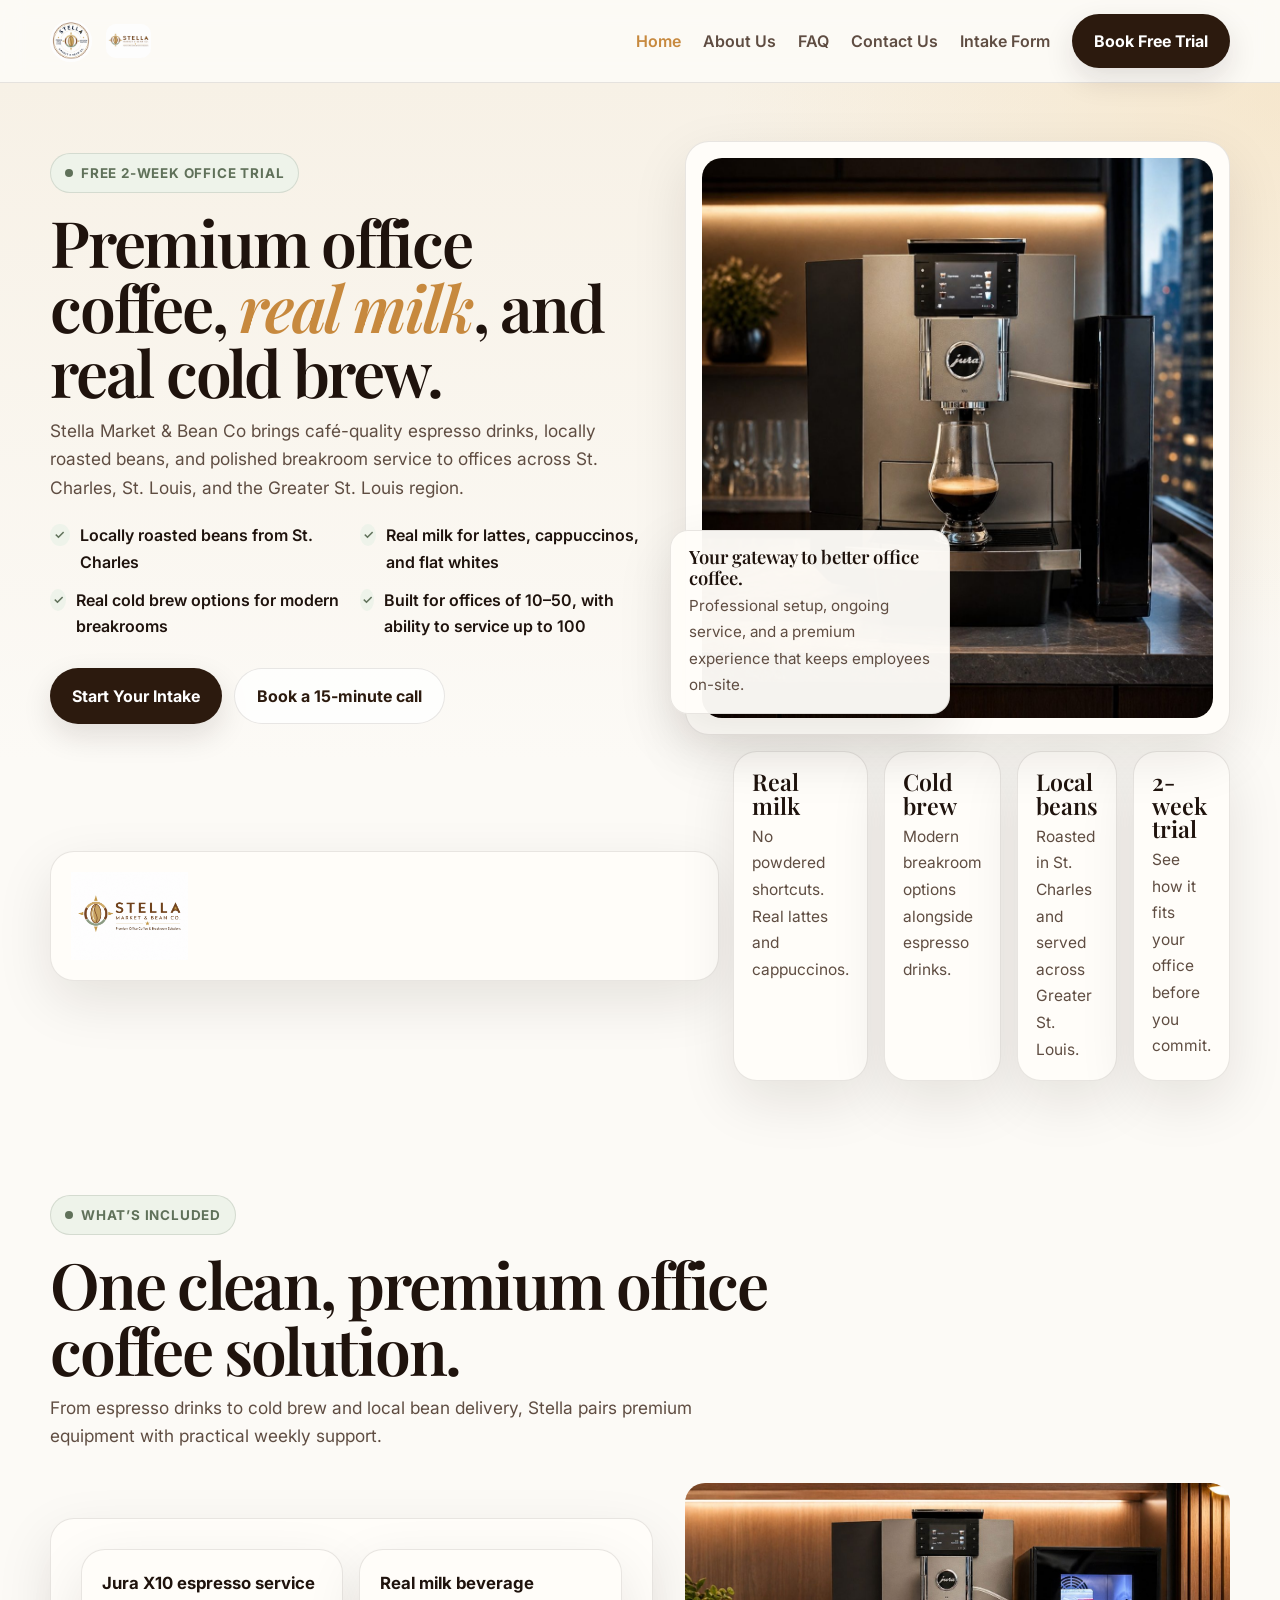
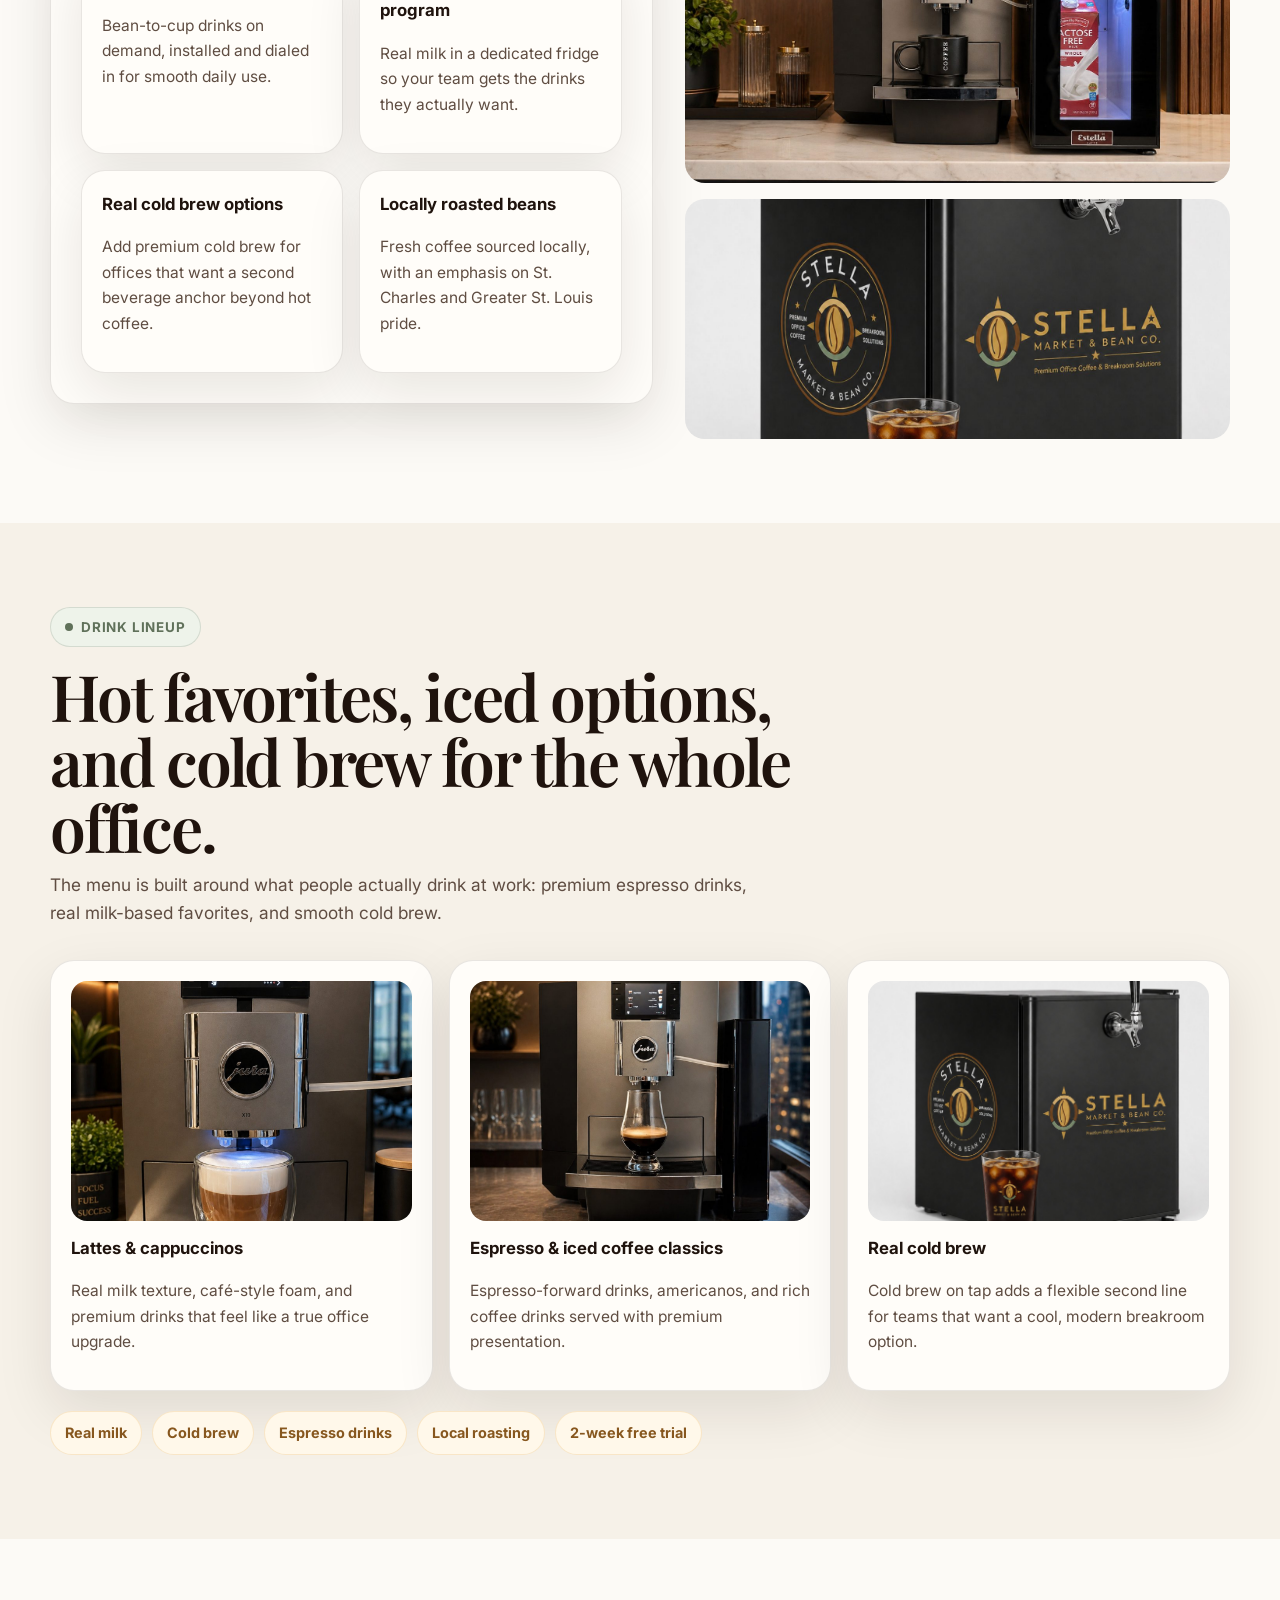
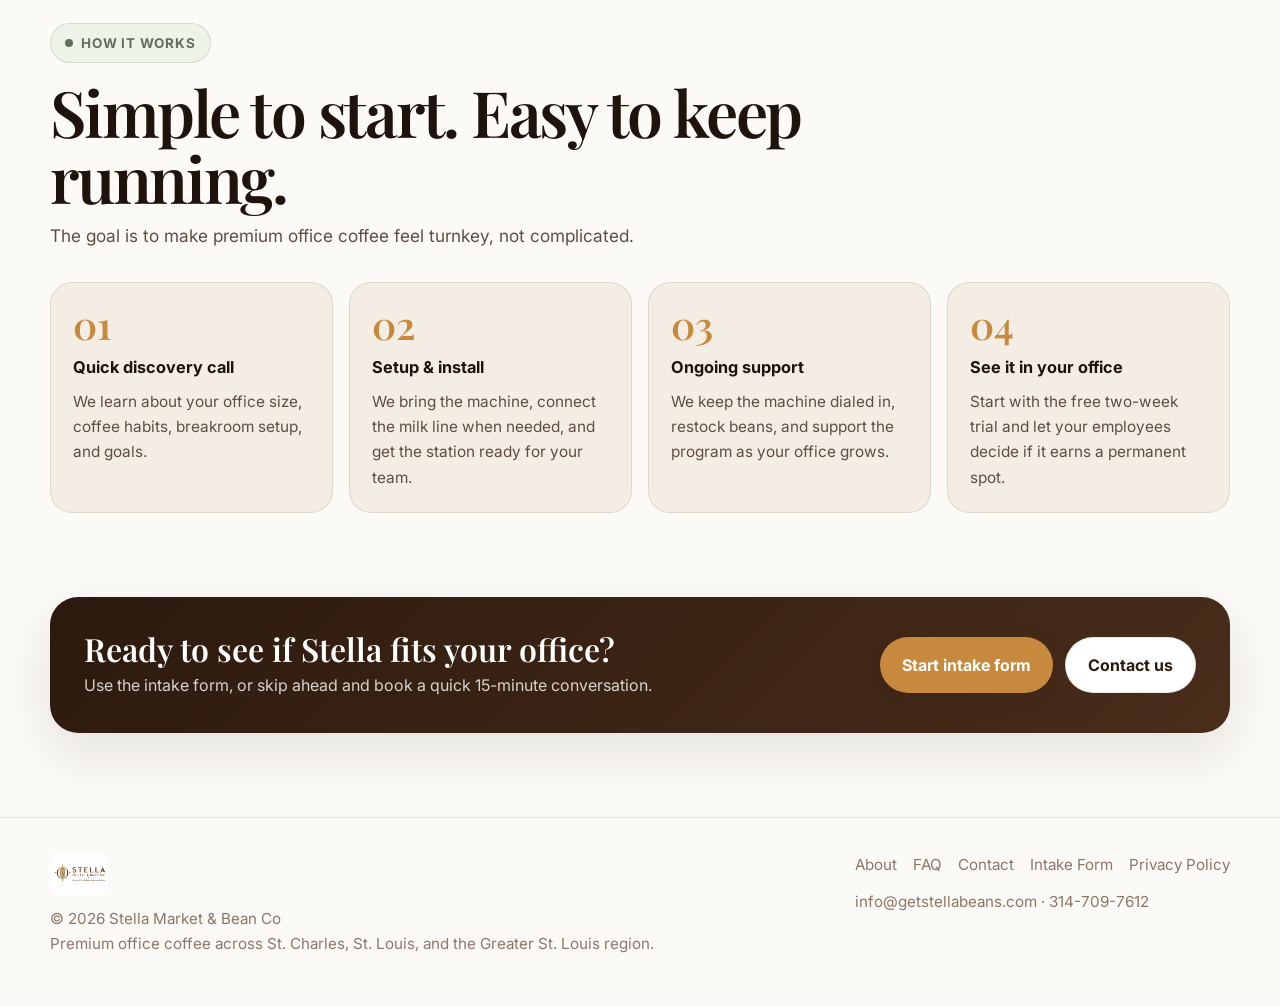
==== index.html @ a906974e "Add files via upload" ====
<!DOCTYPE html>
<html lang="en">
<head>
  <meta charset="UTF-8" />
  <meta name="viewport" content="width=device-width, initial-scale=1.0" />
  <!-- Google tag (gtag.js) -->
  <script async src="https://www.googletagmanager.com/gtag/js?id=AW-18121859183"></script>
  <script>
    window.dataLayer = window.dataLayer || [];
    function gtag(){dataLayer.push(arguments);}
    gtag('js', new Date());
    gtag('config', 'AW-18121859183');
  </script>
  <meta name="description" content="Premium office coffee, real milk drinks, and cold brew across St. Charles and Greater St. Louis.">
  <title>Stella Market & Bean Co | Premium Office Coffee</title>
  <link rel="preconnect" href="https://fonts.googleapis.com">
  <link rel="preconnect" href="https://fonts.gstatic.com" crossorigin>
  <link href="https://fonts.googleapis.com/css2?family=Playfair+Display:wght@500;600;700&family=Inter:wght@300;400;500;600;700&display=swap" rel="stylesheet">
  <link rel="icon" type="image/png" href="assets/images/logo-round.png">
  <link rel="stylesheet" href="assets/styles.css">
</head>
<body>
  <nav>
    <div class="nav-inner">
      <a href="index.html" class="brand" aria-label="Stella home">
        <img class="brand-logo" src="assets/images/logo-round.png" alt="Stella round logo">
        <img class="brand-wordmark" src="assets/images/logo-rect.png" alt="Stella Market & Bean Co logo">
      </a>
      <ul class="nav-links">

        <li><a href="index.html" class="active">Home</a></li>
        <li><a href="about.html" class="">About Us</a></li>
        <li><a href="faq.html" class="">FAQ</a></li>
        <li><a href="contact.html" class="">Contact Us</a></li>
        <li><a href="intake.html" class="">Intake Form</a></li>
        <li><a href="https://calendly.com/ronstella-getstellabeans/15min" class="nav-cta" target="_blank" rel="noopener noreferrer">Book Free Trial</a></li>
      </ul>
      <button class="mobile-toggle" aria-expanded="false" aria-label="Open menu">☰</button>
    </div>
    <div class="mobile-menu container">

      <a href="index.html">Home</a>
      <a href="about.html">About Us</a>
      <a href="faq.html">FAQ</a>
      <a href="contact.html">Contact Us</a>
      <a href="intake.html">Intake Form</a>
      <a href="privacy.html">Privacy Policy</a>
      <a href="https://calendly.com/ronstella-getstellabeans/15min" target="_blank" rel="noopener noreferrer">Book a Free Trial</a>
    </div>
  </nav>

<header class="page-hero">
  <div class="container hero-grid">
    <div class="hero-copy">
      <span class="eyebrow">Free 2-week office trial</span>
      <h1>Premium office coffee, <em>real milk</em>, and real cold brew.</h1>
      <p>Stella Market &amp; Bean Co brings café-quality espresso drinks, locally roasted beans, and polished breakroom service to offices across St. Charles, St. Louis, and the Greater St. Louis region.</p>
      <ul class="hero-points">
        <li>Locally roasted beans from St. Charles</li>
        <li>Real milk for lattes, cappuccinos, and flat whites</li>
        <li>Real cold brew options for modern breakrooms</li>
        <li>Built for offices of 10–50, with ability to service up to 100</li>
      </ul>
      <div class="hero-actions">
        <a href="intake.html" class="btn-primary">Start Your Intake</a>
        <a href="https://calendly.com/ronstella-getstellabeans/15min" class="btn-secondary" target="_blank" rel="noopener noreferrer">Book a 15-minute call</a>
      </div>
    </div>
    <div class="hero-card">
      <img src="assets/images/jura-suite.jpg" alt="Jura X10 in a polished executive office suite">
      <div class="floating-note">
        <strong>Your gateway to better office coffee.</strong>
        <span>Professional setup, ongoing service, and a premium experience that keeps employees on-site.</span>
      </div>
    </div>
  </div>
  <div class="container logo-strip">
    <div class="logo-wrap">
      <div class="logo-tile"><img src="assets/images/logo-rect.png" alt="Stella Market & Bean Co wordmark"></div>
      <div class="metric-grid">
        <div class="metric-tile"><strong>Real milk</strong><span>No powdered shortcuts. Real lattes and cappuccinos.</span></div>
        <div class="metric-tile"><strong>Cold brew</strong><span>Modern breakroom options alongside espresso drinks.</span></div>
        <div class="metric-tile"><strong>Local beans</strong><span>Roasted in St. Charles and served across Greater St. Louis.</span></div>
        <div class="metric-tile"><strong>2-week trial</strong><span>See how it fits your office before you commit.</span></div>
      </div>
    </div>
  </div>
</header>

<section class="section">
  <div class="container">
    <div class="section-head">
      <span class="eyebrow">What’s included</span>
      <h2>One clean, premium office coffee solution.</h2>
      <p>From espresso drinks to cold brew and local bean delivery, Stella pairs premium equipment with practical weekly support.</p>
    </div>
    <div class="split-grid">
      <div class="split-panel">
        <div class="service-grid">
          <div class="service-card"><h3>Jura X10 espresso service</h3><p>Bean-to-cup drinks on demand, installed and dialed in for smooth daily use.</p></div>
          <div class="service-card"><h3>Real milk beverage program</h3><p>Real milk in a dedicated fridge so your team gets the drinks they actually want.</p></div>
          <div class="service-card"><h3>Real cold brew options</h3><p>Add premium cold brew for offices that want a second beverage anchor beyond hot coffee.</p></div>
          <div class="service-card"><h3>Locally roasted beans</h3><p>Fresh coffee sourced locally, with an emphasis on St. Charles and Greater St. Louis pride.</p></div>
        </div>
      </div>
      <div class="image-stack">
        <img src="assets/images/jura-estella-suite.jpg" alt="Jura X10 and milk fridge in premium office suite">
        <img src="assets/images/coldbrew-kegerator.jpg" alt="Cold brew kegerator with Stella branding">
      </div>
    </div>
  </div>
</section>

<section class="section" style="background:var(--bg2);">
  <div class="container">
    <div class="section-head">
      <span class="eyebrow">Drink lineup</span>
      <h2>Hot favorites, iced options, and cold brew for the whole office.</h2>
      <p>The menu is built around what people actually drink at work: premium espresso drinks, real milk-based favorites, and smooth cold brew.</p>
    </div>
    <div class="drink-grid">
      <article class="drink-card">
        <img src="assets/images/hero-latte.jpg" alt="Latte in double-wall glass">
        <h3>Lattes &amp; cappuccinos</h3>
        <p>Real milk texture, café-style foam, and premium drinks that feel like a true office upgrade.</p>
      </article>
      <article class="drink-card">
        <img src="assets/images/coldbrew-glass.jpg" alt="Cold brew or espresso served in premium glass">
        <h3>Espresso &amp; iced coffee classics</h3>
        <p>Espresso-forward drinks, americanos, and rich coffee drinks served with premium presentation.</p>
      </article>
      <article class="drink-card">
        <img src="assets/images/coldbrew-kegerator.jpg" alt="Cold brew kegerator for office service">
        <h3>Real cold brew</h3>
        <p>Cold brew on tap adds a flexible second line for teams that want a cool, modern breakroom option.</p>
      </article>
    </div>
    <div class="pill-row">
      <span class="pill">Real milk</span>
      <span class="pill">Cold brew</span>
      <span class="pill">Espresso drinks</span>
      <span class="pill">Local roasting</span>
      <span class="pill">2-week free trial</span>
    </div>
  </div>
</section>

<section class="section">
  <div class="container">
    <div class="section-head">
      <span class="eyebrow">How it works</span>
      <h2>Simple to start. Easy to keep running.</h2>
      <p>The goal is to make premium office coffee feel turnkey, not complicated.</p>
    </div>
    <div class="process-grid">
      <div class="process-step"><span class="num">01</span><h3>Quick discovery call</h3><p>We learn about your office size, coffee habits, breakroom setup, and goals.</p></div>
      <div class="process-step"><span class="num">02</span><h3>Setup &amp; install</h3><p>We bring the machine, connect the milk line when needed, and get the station ready for your team.</p></div>
      <div class="process-step"><span class="num">03</span><h3>Ongoing support</h3><p>We keep the machine dialed in, restock beans, and support the program as your office grows.</p></div>
      <div class="process-step"><span class="num">04</span><h3>See it in your office</h3><p>Start with the free two-week trial and let your employees decide if it earns a permanent spot.</p></div>
    </div>
  </div>
</section>

<section class="section" style="padding-top:0;">
  <div class="container">
    <div class="cta-band">
      <div>
        <h3>Ready to see if Stella fits your office?</h3>
        <p>Use the intake form, or skip ahead and book a quick 15-minute conversation.</p>
      </div>
      <div style="display:flex;gap:12px;flex-wrap:wrap;">
        <a href="intake.html" class="btn-primary" style="background:var(--latte);">Start intake form</a>
        <a href="contact.html" class="btn-secondary" style="background:#fff;color:var(--coffee);">Contact us</a>
      </div>
    </div>
  </div>
</section>

  <footer>
    <div class="container footer-row">
      <div>
        <img src="assets/images/logo-rect.png" alt="Stella Market & Bean Co logo" style="height:44px;width:auto;border-radius:12px;margin-bottom:10px;">
        <div>© 2026 Stella Market &amp; Bean Co</div>
        <div>Premium office coffee across St. Charles, St. Louis, and the Greater St. Louis region.</div>
      </div>
      <div>
        <div class="footer-links">
          <a href="about.html">About</a>
          <a href="faq.html">FAQ</a>
          <a href="contact.html">Contact</a>
          <a href="intake.html">Intake Form</a>
          <a href="privacy.html">Privacy Policy</a>
        </div>
        <div style="margin-top:12px;"><a href="mailto:info@getstellabeans.com">info@getstellabeans.com</a> · <a href="tel:+13147097612">314-709-7612</a></div>
      </div>
    </div>
  </footer>
  <script src="assets/script.js"></script>
</body>
</html>
---- assets/styles.css ----
:root{--bg:#fcfaf6;--bg2:#f6f1e8;--ink:#1f130d;--muted:#5f4d42;--soft:#8c7668;--line:rgba(31,19,13,.10);--coffee:#2c1a0e;--latte:#c7893e;--sage:#60715a;--white:#fffdf9;--shadow:0 20px 55px rgba(31,19,13,.10);--radius:24px;--max:1180px}
*{box-sizing:border-box}html{scroll-behavior:smooth}body{margin:0;font-family:Inter,system-ui,sans-serif;background:var(--bg);color:var(--ink);line-height:1.65}a{text-decoration:none;color:inherit}img{max-width:100%;display:block}
.container{width:min(var(--max),calc(100% - 40px));margin:0 auto}.eyebrow{display:inline-flex;align-items:center;gap:8px;padding:8px 14px;border-radius:999px;background:#eef3ea;color:var(--sage);font-size:.84rem;font-weight:700;letter-spacing:.06em;text-transform:uppercase;border:1px solid rgba(96,113,90,.18)}.eyebrow::before{content:"";width:8px;height:8px;border-radius:50%;background:var(--sage)}
nav{position:sticky;top:0;z-index:30;background:rgba(252,250,246,.90);backdrop-filter:blur(12px);border-bottom:1px solid var(--line)}.nav-inner{width:min(var(--max),calc(100% - 40px));margin:0 auto;display:flex;justify-content:space-between;align-items:center;gap:18px;padding:14px 0}.brand{display:flex;align-items:center;gap:14px;min-width:0}.brand-logo{width:42px;height:42px;border-radius:50%;object-fit:cover}.brand-wordmark{height:34px;width:auto;object-fit:contain;border-radius:10px}.nav-links{display:flex;align-items:center;gap:22px;list-style:none;margin:0;padding:0;color:var(--muted);font-weight:600}.nav-links a:hover,.nav-links a.active{color:var(--latte)}.mobile-toggle{display:none;background:none;border:none;font-size:1.7rem}
.mobile-menu{display:none;padding:0 20px 18px}.mobile-menu a{display:block;padding:10px 0;color:var(--muted);font-weight:600}.btn-primary,.btn-secondary,.nav-cta{display:inline-flex;align-items:center;justify-content:center;gap:8px;padding:14px 22px;border-radius:999px;font-weight:700;transition:.2s ease}.btn-primary,.nav-cta{background:var(--coffee);color:#fff;box-shadow:0 12px 30px rgba(31,19,13,.12)}.btn-secondary{border:1px solid var(--line);background:rgba(255,255,255,.75);color:var(--coffee)}.btn-primary:hover,.nav-cta:hover{transform:translateY(-1px);background:#3a2416}
.page-hero{padding:58px 0 30px;background:radial-gradient(circle at top right, rgba(244,217,171,.42), transparent 34%), linear-gradient(180deg, #f7f1e6 0%, var(--bg) 66%)}.hero-grid,.split-grid{display:grid;grid-template-columns:1.05fr .95fr;gap:32px;align-items:center}.hero-copy h1,.section-head h1,.section-head h2{margin:16px 0 12px;font:600 clamp(2.2rem,5vw,4.8rem)/1.02 'Playfair Display',serif;letter-spacing:-.035em}.hero-copy h1 em{font-style:italic;color:var(--latte)}.hero-copy p,.section-head p{max-width:700px;margin:0 0 20px;color:var(--muted);font-size:1.08rem}.hero-points{display:grid;grid-template-columns:repeat(2,minmax(0,1fr));gap:12px 18px;list-style:none;padding:0;margin:20px 0 28px}.hero-points li{display:flex;align-items:flex-start;gap:10px;font-weight:600}.hero-points li::before{content:"✓";width:22px;height:22px;border-radius:50%;display:grid;place-items:center;font-size:.78rem;background:#eef3ea;color:var(--sage);margin-top:2px}.hero-actions{display:flex;flex-wrap:wrap;gap:12px}
.hero-card,.card,.service-card,.drink-card,.contact-card,.policy-card,.faq-card,.metric-tile{background:var(--white);border:1px solid var(--line);border-radius:var(--radius);box-shadow:var(--shadow)}.hero-card{padding:16px;position:relative}.hero-card img{width:100%;height:560px;object-fit:cover;border-radius:20px}.floating-note{position:absolute;left:-16px;bottom:20px;background:rgba(255,253,249,.96);border:1px solid var(--line);border-radius:18px;padding:16px 18px;box-shadow:var(--shadow);width:min(280px,84%)}.floating-note strong{display:block;font:600 1.15rem/1.1 'Playfair Display',serif;margin-bottom:4px}.floating-note span{color:var(--muted);font-size:.95rem}
.section{padding:84px 0}.section-head{max-width:760px;margin-bottom:32px}.logo-strip{padding:16px 0 0}.logo-wrap{display:grid;grid-template-columns:1.2fr .8fr;gap:14px;align-items:center}.logo-tile{padding:20px;background:var(--white);border:1px solid var(--line);border-radius:var(--radius);box-shadow:var(--shadow)}.logo-tile img{max-height:88px;width:auto;object-fit:contain}
.metric-grid,.service-grid,.drink-grid,.process-grid,.contact-grid,.policy-grid,.faq-grid{display:grid;gap:16px}.metric-grid{grid-template-columns:repeat(4,1fr)}.service-grid{grid-template-columns:1fr 1fr}.metric-tile{padding:18px}.metric-tile strong{display:block;font:600 1.45rem/1 'Playfair Display',serif;margin-bottom:6px}.metric-tile span,.service-card p,.drink-card p,.contact-card p,.policy-card p,.faq-card p{color:var(--muted);font-size:.97rem}.split-panel{padding:30px;background:var(--white);border:1px solid var(--line);border-radius:var(--radius);box-shadow:var(--shadow)}.service-card,.drink-card,.contact-card,.policy-card{padding:20px}.service-card h3,.drink-card h3,.contact-card h3,.policy-card h3{margin:0 0 8px;font-size:1.05rem}.image-stack{display:grid;grid-template-rows:300px 240px;gap:16px}.image-stack img,.image-card img{width:100%;height:100%;object-fit:cover;border-radius:20px}.image-card{overflow:hidden;background:var(--white);border:1px solid var(--line);border-radius:var(--radius);box-shadow:var(--shadow)}.image-card .caption{padding:16px 18px}.image-card .caption h3{margin:0 0 6px;font-size:1.05rem}.image-card .caption p{margin:0;color:var(--muted);font-size:.95rem}.drink-grid{grid-template-columns:repeat(3,1fr)}.drink-card img{width:100%;height:240px;object-fit:cover;border-radius:16px;margin-bottom:14px}
.pill-row{display:flex;flex-wrap:wrap;gap:10px;margin-top:20px}.pill{padding:9px 14px;border-radius:999px;border:1px solid rgba(244,217,171,.55);background:#fff8ea;color:#87571e;font-weight:700;font-size:.9rem}.process-grid{grid-template-columns:repeat(4,1fr)}.process-step{background:#f4ede3;border:1px solid var(--line);border-radius:22px;padding:22px}.process-step .num{display:inline-block;font:600 2.4rem/1 'Playfair Display',serif;color:var(--latte);margin-bottom:10px}.process-step h3{margin:0 0 8px;font-size:1.02rem}.process-step p{margin:0;color:var(--muted);font-size:.96rem}
.cta-band{padding:34px;border-radius:28px;background:linear-gradient(135deg, var(--coffee), #4a2d1b);color:#fff;display:flex;justify-content:space-between;align-items:center;gap:20px;box-shadow:var(--shadow)}.cta-band h2,.cta-band h3{margin:0 0 6px;font:600 2rem/1.1 'Playfair Display',serif}.cta-band p{margin:0;color:rgba(255,255,255,.80)}.photo-grid-2{display:grid;grid-template-columns:1fr 1fr;gap:18px}details.faq-card{padding:0;overflow:hidden}details.faq-card summary{cursor:pointer;list-style:none;padding:20px 22px;font-weight:700;display:flex;justify-content:space-between;gap:16px}details.faq-card summary::-webkit-details-marker{display:none}details.faq-card .answer{padding:0 22px 22px;color:var(--muted)}
.form-card{padding:30px;background:linear-gradient(180deg, #f8f2e8, #fdfbf7);border:1px solid var(--line);border-radius:24px;box-shadow:var(--shadow)}.form-grid{display:grid;grid-template-columns:1fr 1fr;gap:16px}.form-field{display:grid;gap:8px}.form-field.full{grid-column:1/-1}label{font-weight:700;color:var(--coffee);font-size:.95rem}input,textarea{width:100%;padding:14px 16px;border-radius:16px;border:1px solid rgba(31,19,13,.14);background:#fff;font:inherit;color:var(--ink)}textarea{min-height:130px;resize:vertical}.small-note{color:var(--soft);font-size:.92rem}.notice{padding:14px 16px;border-radius:16px;background:#f8f2e8;border:1px solid rgba(199,137,62,.24);color:var(--muted)}.contact-grid{grid-template-columns:repeat(3,1fr)}.policy-grid{grid-template-columns:1fr 1fr}.side-logo{display:flex;justify-content:center;align-items:center;padding:24px;background:var(--white);border:1px solid var(--line);border-radius:var(--radius);box-shadow:var(--shadow)}.side-logo img{max-width:250px;width:100%;height:auto}
footer{padding:34px 0 50px;border-top:1px solid var(--line)}.footer-row{display:flex;justify-content:space-between;align-items:flex-start;gap:20px;flex-wrap:wrap;color:var(--soft);font-size:.95rem}.footer-links{display:flex;gap:16px;flex-wrap:wrap}
@media (max-width:1080px){.hero-grid,.split-grid,.logo-wrap{grid-template-columns:1fr}.metric-grid,.process-grid,.drink-grid,.contact-grid,.policy-grid{grid-template-columns:repeat(2,1fr)}.image-stack{grid-template-rows:280px 220px}.floating-note{left:16px}}
@media (max-width:760px){.nav-links,.nav-cta{display:none}.mobile-toggle{display:block}.mobile-menu.open{display:block}.hero-points,.metric-grid,.service-grid,.drink-grid,.process-grid,.contact-grid,.policy-grid,.photo-grid-2,.form-grid{grid-template-columns:1fr}.hero-card img{height:380px}.cta-band,.footer-row{flex-direction:column;align-items:flex-start}.brand-wordmark{height:28px}}
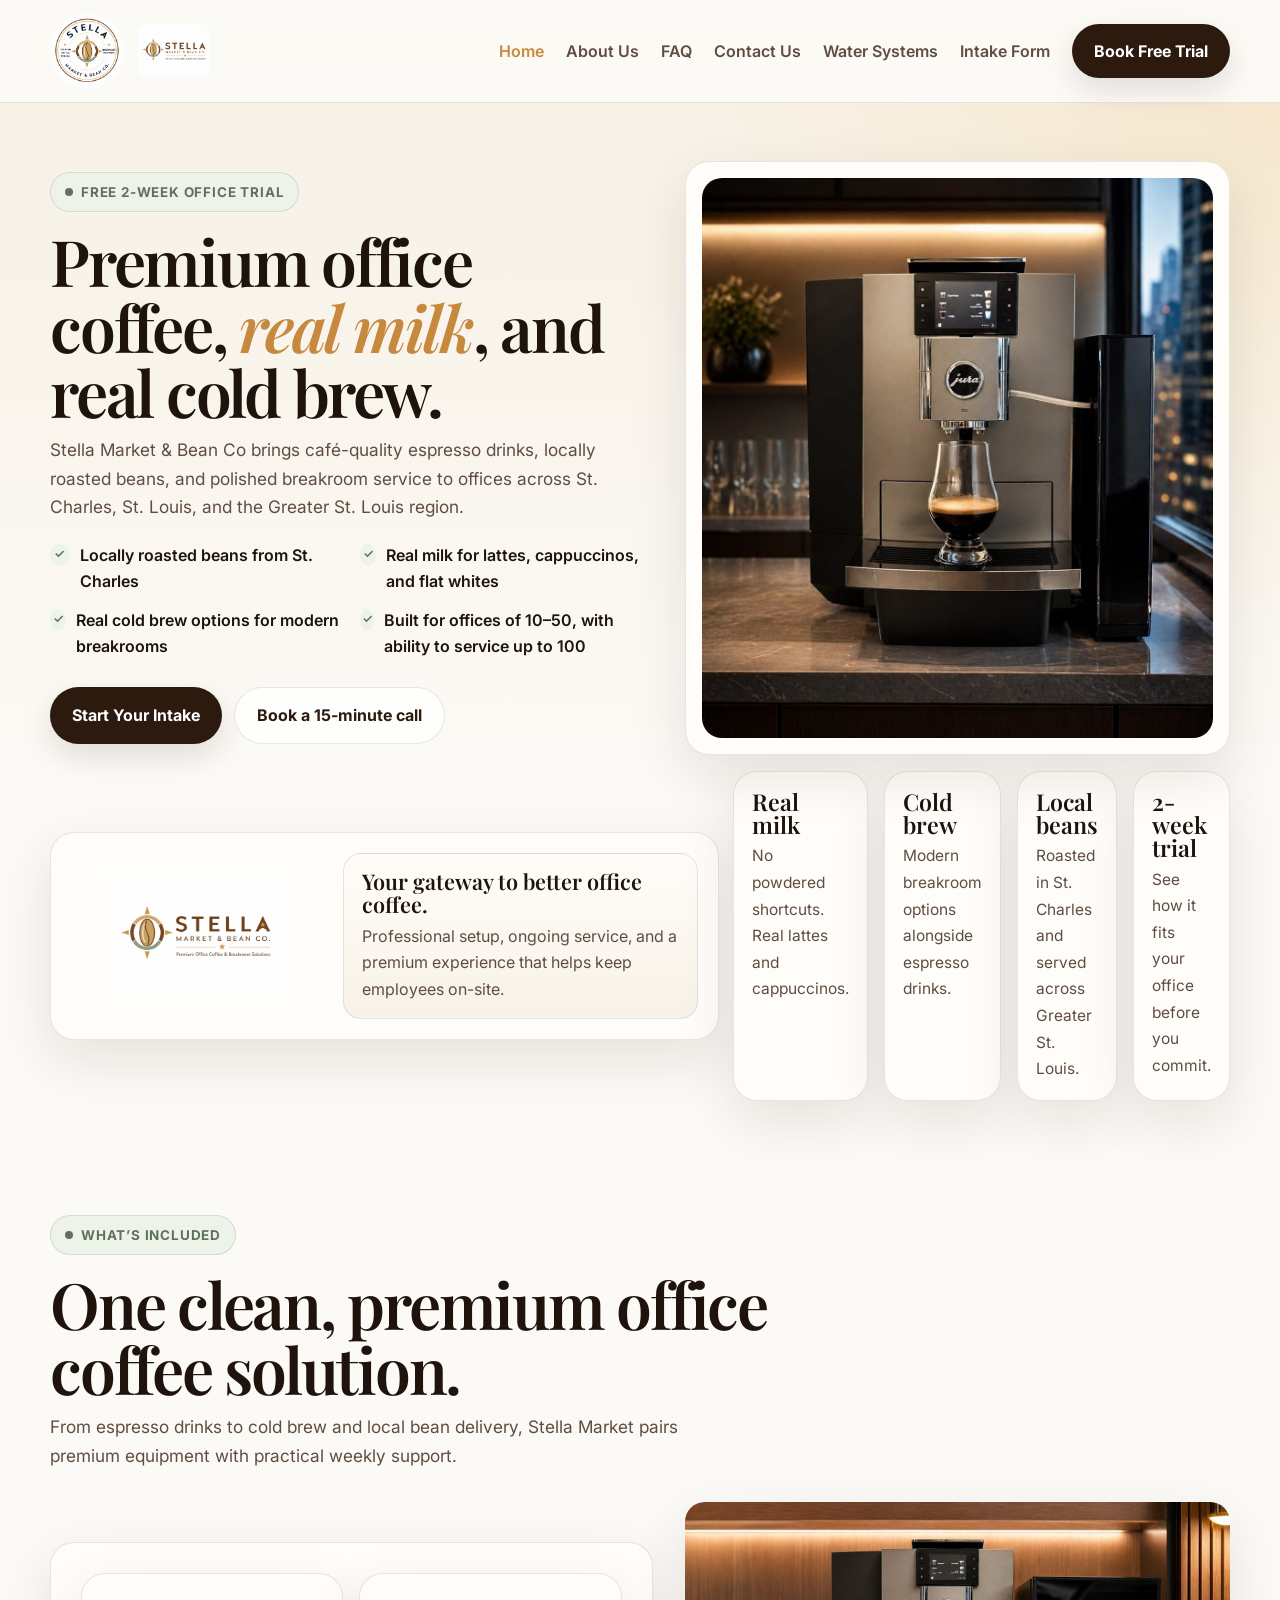
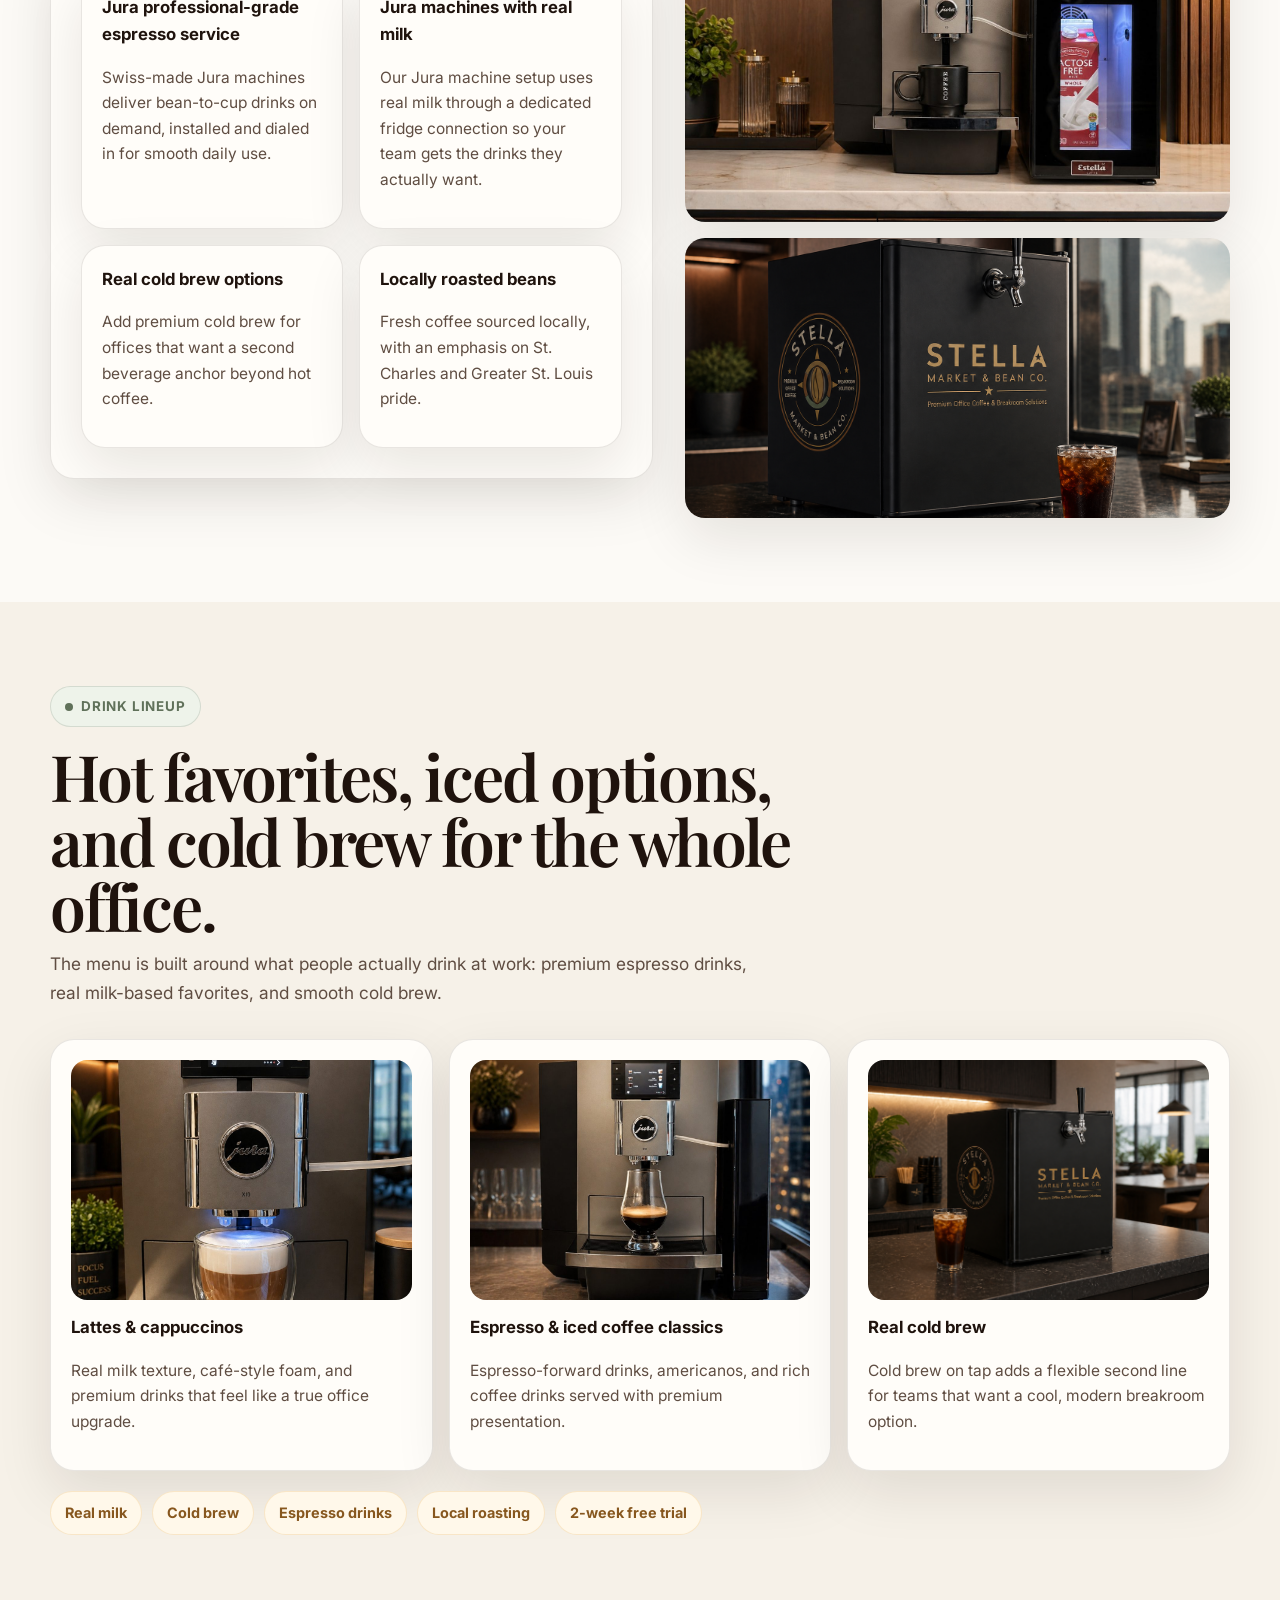
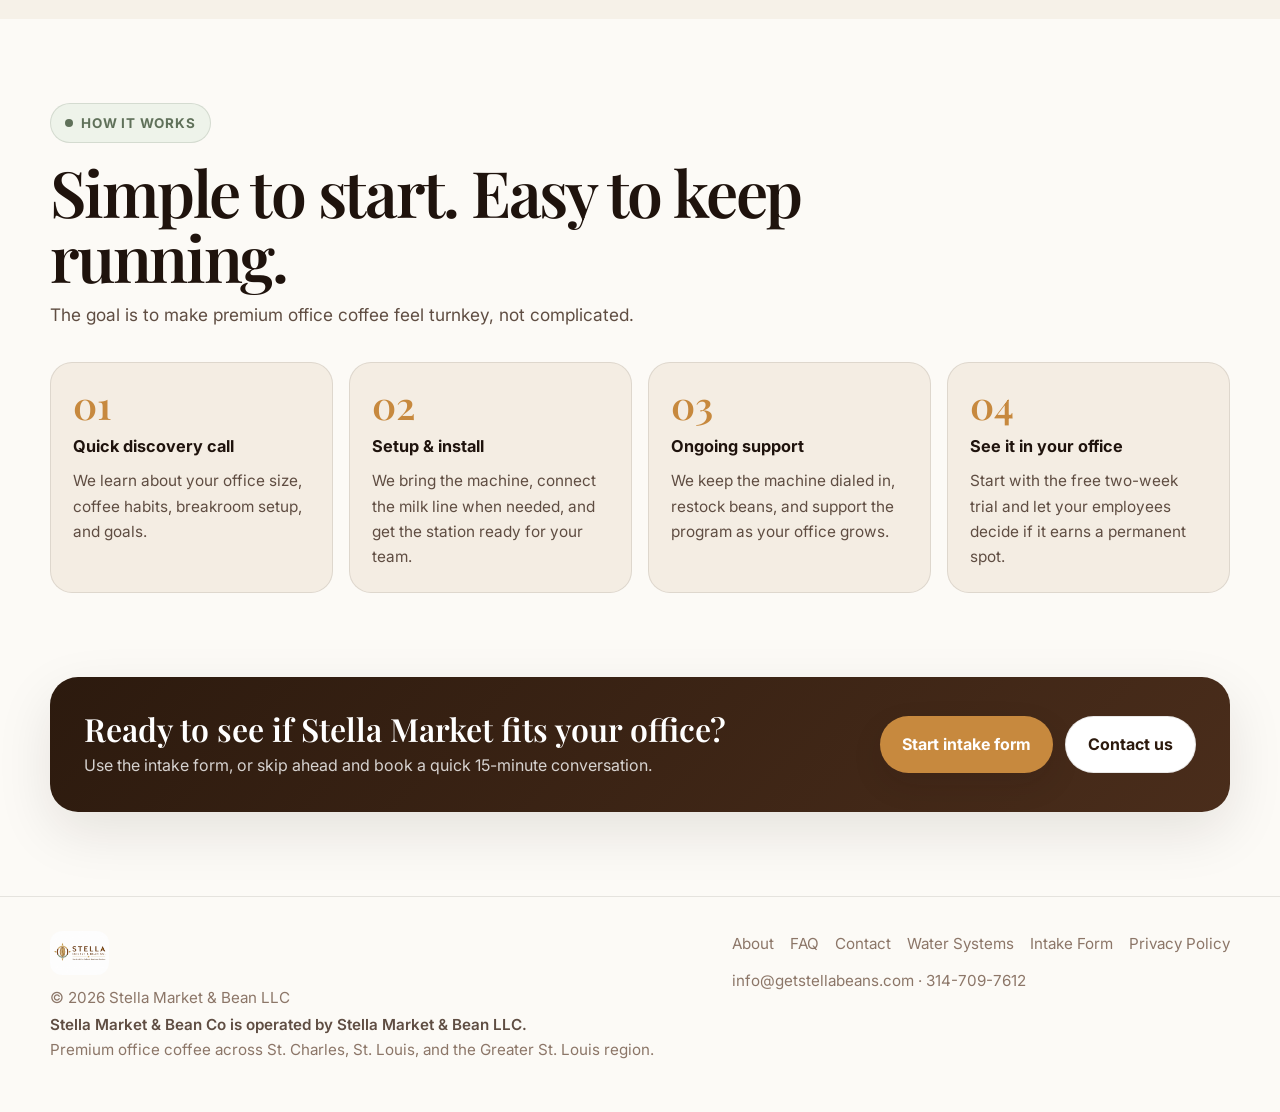
==== commit 09af3811: "Add files via upload" ====
--- a/index.html
+++ b/index.html
@@ -11,13 +11,46 @@
     gtag('js', new Date());
     gtag('config', 'AW-18121859183');
   </script>
-  <meta name="description" content="Premium office coffee, real milk drinks, and cold brew across St. Charles and Greater St. Louis.">
-  <title>Stella Market & Bean Co | Premium Office Coffee</title>
   <link rel="preconnect" href="https://fonts.googleapis.com">
   <link rel="preconnect" href="https://fonts.gstatic.com" crossorigin>
   <link href="https://fonts.googleapis.com/css2?family=Playfair+Display:wght@500;600;700&family=Inter:wght@300;400;500;600;700&display=swap" rel="stylesheet">
+  <link rel="canonical" href="https://www.getstellabeans.com/">
+  <meta property="og:title" content="Stella Market & Bean Co | Premium Office Coffee in St. Charles & St. Louis">
+  <meta property="og:description" content="Premium office coffee, real milk drinks, cold brew, and locally roasted beans for offices across St. Charles, St. Louis, and Greater St. Louis.">
+  <meta property="og:type" content="website">
+  <meta property="og:url" content="https://www.getstellabeans.com/">
+  <meta property="og:image" content="https://www.getstellabeans.com/assets/images/jura-suite.jpg">
+  <meta name="twitter:card" content="summary_large_image">
+  
+  <meta name="description" content="Premium office coffee, real milk drinks, cold brew, and locally roasted beans for offices across St. Charles, St. Louis, and Greater St. Louis.">
+  <title>Stella Market & Bean Co | Premium Office Coffee in St. Charles & St. Louis</title>
   <link rel="icon" type="image/png" href="assets/images/logo-round.png">
   <link rel="stylesheet" href="assets/styles.css">
+  <script type="application/ld+json">
+  {
+    "@context": "https://schema.org",
+    "@type": "LocalBusiness",
+    "name": "Stella Market & Bean LLC",
+    "alternateName": "Stella Market & Bean Co",
+    "url": "https://www.getstellabeans.com/",
+    "image": "https://www.getstellabeans.com/assets/images/logo-rect.png",
+    "description": "Premium office coffee, real milk drinks, cold brew, locally roasted beans, and premium office water systems for offices across St. Charles, St. Louis, and Greater St. Louis.",
+    "email": "info@getstellabeans.com",
+    "telephone": "+1-314-709-7612",
+    "areaServed": ["St. Charles, MO", "St. Louis, MO", "Greater St. Louis"],
+    "address": {
+      "@type": "PostalAddress",
+      "addressLocality": "St. Charles",
+      "addressRegion": "MO",
+      "addressCountry": "US"
+    },
+    "makesOffer": [
+      {"@type":"Offer","itemOffered":{"@type":"Service","name":"Premium office coffee service"}},
+      {"@type":"Offer","itemOffered":{"@type":"Service","name":"Cold brew service"}},
+      {"@type":"Offer","itemOffered":{"@type":"Service","name":"Premium office water systems"}}
+    ]
+  }
+  </script>
 </head>
 <body>
   <nav>
@@ -32,6 +65,7 @@
         <li><a href="about.html" class="">About Us</a></li>
         <li><a href="faq.html" class="">FAQ</a></li>
         <li><a href="contact.html" class="">Contact Us</a></li>
+        <li><a href="water.html" class="">Water Systems</a></li>
         <li><a href="intake.html" class="">Intake Form</a></li>
         <li><a href="https://calendly.com/ronstella-getstellabeans/15min" class="nav-cta" target="_blank" rel="noopener noreferrer">Book Free Trial</a></li>
       </ul>
@@ -43,6 +77,7 @@
       <a href="about.html">About Us</a>
       <a href="faq.html">FAQ</a>
       <a href="contact.html">Contact Us</a>
+      <a href="water.html">Water Systems</a>
       <a href="intake.html">Intake Form</a>
       <a href="privacy.html">Privacy Policy</a>
       <a href="https://calendly.com/ronstella-getstellabeans/15min" target="_blank" rel="noopener noreferrer">Book a Free Trial</a>
@@ -67,16 +102,13 @@
       </div>
     </div>
     <div class="hero-card">
-      <img src="assets/images/jura-suite.jpg" alt="Jura X10 in a polished executive office suite">
-      <div class="floating-note">
-        <strong>Your gateway to better office coffee.</strong>
-        <span>Professional setup, ongoing service, and a premium experience that keeps employees on-site.</span>
-      </div>
+      <img src="assets/images/jura-suite.jpg" alt="Jura in a polished executive office suite">
+      
     </div>
   </div>
   <div class="container logo-strip">
     <div class="logo-wrap">
-      <div class="logo-tile"><img src="assets/images/logo-rect.png" alt="Stella Market & Bean Co wordmark"></div>
+      <div class="logo-tile gateway-tile"><img src="assets/images/logo-rect.png" alt="Stella Market & Bean Co wordmark"><div class="gateway-note"><strong>Your gateway to better office coffee.</strong><span>Professional setup, ongoing service, and a premium experience that helps keep employees on-site.</span></div></div>
       <div class="metric-grid">
         <div class="metric-tile"><strong>Real milk</strong><span>No powdered shortcuts. Real lattes and cappuccinos.</span></div>
         <div class="metric-tile"><strong>Cold brew</strong><span>Modern breakroom options alongside espresso drinks.</span></div>
@@ -92,20 +124,20 @@
     <div class="section-head">
       <span class="eyebrow">What’s included</span>
       <h2>One clean, premium office coffee solution.</h2>
-      <p>From espresso drinks to cold brew and local bean delivery, Stella pairs premium equipment with practical weekly support.</p>
+      <p>From espresso drinks to cold brew and local bean delivery, Stella Market pairs premium equipment with practical weekly support.</p>
     </div>
     <div class="split-grid">
       <div class="split-panel">
         <div class="service-grid">
-          <div class="service-card"><h3>Jura X10 espresso service</h3><p>Bean-to-cup drinks on demand, installed and dialed in for smooth daily use.</p></div>
-          <div class="service-card"><h3>Real milk beverage program</h3><p>Real milk in a dedicated fridge so your team gets the drinks they actually want.</p></div>
+          <div class="service-card"><h3>Jura professional-grade espresso service</h3><p>Swiss-made Jura machines deliver bean-to-cup drinks on demand, installed and dialed in for smooth daily use.</p></div>
+          <div class="service-card"><h3>Jura machines with real milk</h3><p>Our Jura machine setup uses real milk through a dedicated fridge connection so your team gets the drinks they actually want.</p></div>
           <div class="service-card"><h3>Real cold brew options</h3><p>Add premium cold brew for offices that want a second beverage anchor beyond hot coffee.</p></div>
           <div class="service-card"><h3>Locally roasted beans</h3><p>Fresh coffee sourced locally, with an emphasis on St. Charles and Greater St. Louis pride.</p></div>
         </div>
       </div>
       <div class="image-stack">
-        <img src="assets/images/jura-estella-suite.jpg" alt="Jura X10 and milk fridge in premium office suite">
-        <img src="assets/images/coldbrew-kegerator.jpg" alt="Cold brew kegerator with Stella branding">
+        <img src="assets/images/jura-estella-suite.jpg" alt="Jura and milk fridge in premium office suite">
+        <img src="assets/images/coldbrew-kegerator-3.png" alt="Cold brew kegerator on an office countertop">
       </div>
     </div>
   </div>
@@ -130,7 +162,7 @@
         <p>Espresso-forward drinks, americanos, and rich coffee drinks served with premium presentation.</p>
       </article>
       <article class="drink-card">
-        <img src="assets/images/coldbrew-kegerator.jpg" alt="Cold brew kegerator for office service">
+        <img src="assets/images/coldbrew-kegerator-2.png" alt="Cold brew kegerator styled for office service">
         <h3>Real cold brew</h3>
         <p>Cold brew on tap adds a flexible second line for teams that want a cool, modern breakroom option.</p>
       </article>
@@ -165,7 +197,7 @@
   <div class="container">
     <div class="cta-band">
       <div>
-        <h3>Ready to see if Stella fits your office?</h3>
+        <h3>Ready to see if Stella Market fits your office?</h3>
         <p>Use the intake form, or skip ahead and book a quick 15-minute conversation.</p>
       </div>
       <div style="display:flex;gap:12px;flex-wrap:wrap;">
@@ -180,14 +212,15 @@
     <div class="container footer-row">
       <div>
         <img src="assets/images/logo-rect.png" alt="Stella Market & Bean Co logo" style="height:44px;width:auto;border-radius:12px;margin-bottom:10px;">
-        <div>© 2026 Stella Market &amp; Bean Co</div>
-        <div>Premium office coffee across St. Charles, St. Louis, and the Greater St. Louis region.</div>
+        <div>© 2026 Stella Market &amp; Bean LLC</div>
+        <div class="footer-legal">Stella Market &amp; Bean Co is operated by Stella Market &amp; Bean LLC.</div><div>Premium office coffee across St. Charles, St. Louis, and the Greater St. Louis region.</div>
       </div>
       <div>
         <div class="footer-links">
           <a href="about.html">About</a>
           <a href="faq.html">FAQ</a>
           <a href="contact.html">Contact</a>
+          <a href="water.html">Water Systems</a>
           <a href="intake.html">Intake Form</a>
           <a href="privacy.html">Privacy Policy</a>
         </div>
--- a/assets/styles.css
+++ b/assets/styles.css
@@ -2,15 +2,35 @@
 :root{--bg:#fcfaf6;--bg2:#f6f1e8;--ink:#1f130d;--muted:#5f4d42;--soft:#8c7668;--line:rgba(31,19,13,.10);--coffee:#2c1a0e;--latte:#c7893e;--sage:#60715a;--white:#fffdf9;--shadow:0 20px 55px rgba(31,19,13,.10);--radius:24px;--max:1180px}
 *{box-sizing:border-box}html{scroll-behavior:smooth}body{margin:0;font-family:Inter,system-ui,sans-serif;background:var(--bg);color:var(--ink);line-height:1.65}a{text-decoration:none;color:inherit}img{max-width:100%;display:block}
 .container{width:min(var(--max),calc(100% - 40px));margin:0 auto}.eyebrow{display:inline-flex;align-items:center;gap:8px;padding:8px 14px;border-radius:999px;background:#eef3ea;color:var(--sage);font-size:.84rem;font-weight:700;letter-spacing:.06em;text-transform:uppercase;border:1px solid rgba(96,113,90,.18)}.eyebrow::before{content:"";width:8px;height:8px;border-radius:50%;background:var(--sage)}
-nav{position:sticky;top:0;z-index:30;background:rgba(252,250,246,.90);backdrop-filter:blur(12px);border-bottom:1px solid var(--line)}.nav-inner{width:min(var(--max),calc(100% - 40px));margin:0 auto;display:flex;justify-content:space-between;align-items:center;gap:18px;padding:14px 0}.brand{display:flex;align-items:center;gap:14px;min-width:0}.brand-logo{width:42px;height:42px;border-radius:50%;object-fit:cover}.brand-wordmark{height:34px;width:auto;object-fit:contain;border-radius:10px}.nav-links{display:flex;align-items:center;gap:22px;list-style:none;margin:0;padding:0;color:var(--muted);font-weight:600}.nav-links a:hover,.nav-links a.active{color:var(--latte)}.mobile-toggle{display:none;background:none;border:none;font-size:1.7rem}
+nav{position:sticky;top:0;z-index:30;background:rgba(252,250,246,.90);backdrop-filter:blur(12px);border-bottom:1px solid var(--line)}.nav-inner{width:min(var(--max),calc(100% - 40px));margin:0 auto;display:flex;justify-content:space-between;align-items:center;gap:18px;padding:14px 0}.brand{display:flex;align-items:center;gap:14px;min-width:0}.brand-logo{width:74px;height:74px;border-radius:50%;object-fit:cover}.brand-wordmark{height:54px;width:auto;object-fit:contain;border-radius:10px}.brand-watermark{height:48px;width:auto;object-fit:contain;border-radius:10px}.nav-links{display:flex;align-items:center;gap:22px;list-style:none;margin:0;padding:0;color:var(--muted);font-weight:600}.nav-links a:hover,.nav-links a.active{color:var(--latte)}.mobile-toggle{display:none;background:none;border:none;font-size:1.7rem}
 .mobile-menu{display:none;padding:0 20px 18px}.mobile-menu a{display:block;padding:10px 0;color:var(--muted);font-weight:600}.btn-primary,.btn-secondary,.nav-cta{display:inline-flex;align-items:center;justify-content:center;gap:8px;padding:14px 22px;border-radius:999px;font-weight:700;transition:.2s ease}.btn-primary,.nav-cta{background:var(--coffee);color:#fff;box-shadow:0 12px 30px rgba(31,19,13,.12)}.btn-secondary{border:1px solid var(--line);background:rgba(255,255,255,.75);color:var(--coffee)}.btn-primary:hover,.nav-cta:hover{transform:translateY(-1px);background:#3a2416}
 .page-hero{padding:58px 0 30px;background:radial-gradient(circle at top right, rgba(244,217,171,.42), transparent 34%), linear-gradient(180deg, #f7f1e6 0%, var(--bg) 66%)}.hero-grid,.split-grid{display:grid;grid-template-columns:1.05fr .95fr;gap:32px;align-items:center}.hero-copy h1,.section-head h1,.section-head h2{margin:16px 0 12px;font:600 clamp(2.2rem,5vw,4.8rem)/1.02 'Playfair Display',serif;letter-spacing:-.035em}.hero-copy h1 em{font-style:italic;color:var(--latte)}.hero-copy p,.section-head p{max-width:700px;margin:0 0 20px;color:var(--muted);font-size:1.08rem}.hero-points{display:grid;grid-template-columns:repeat(2,minmax(0,1fr));gap:12px 18px;list-style:none;padding:0;margin:20px 0 28px}.hero-points li{display:flex;align-items:flex-start;gap:10px;font-weight:600}.hero-points li::before{content:"✓";width:22px;height:22px;border-radius:50%;display:grid;place-items:center;font-size:.78rem;background:#eef3ea;color:var(--sage);margin-top:2px}.hero-actions{display:flex;flex-wrap:wrap;gap:12px}
-.hero-card,.card,.service-card,.drink-card,.contact-card,.policy-card,.faq-card,.metric-tile{background:var(--white);border:1px solid var(--line);border-radius:var(--radius);box-shadow:var(--shadow)}.hero-card{padding:16px;position:relative}.hero-card img{width:100%;height:560px;object-fit:cover;border-radius:20px}.floating-note{position:absolute;left:-16px;bottom:20px;background:rgba(255,253,249,.96);border:1px solid var(--line);border-radius:18px;padding:16px 18px;box-shadow:var(--shadow);width:min(280px,84%)}.floating-note strong{display:block;font:600 1.15rem/1.1 'Playfair Display',serif;margin-bottom:4px}.floating-note span{color:var(--muted);font-size:.95rem}
-.section{padding:84px 0}.section-head{max-width:760px;margin-bottom:32px}.logo-strip{padding:16px 0 0}.logo-wrap{display:grid;grid-template-columns:1.2fr .8fr;gap:14px;align-items:center}.logo-tile{padding:20px;background:var(--white);border:1px solid var(--line);border-radius:var(--radius);box-shadow:var(--shadow)}.logo-tile img{max-height:88px;width:auto;object-fit:contain}
-.metric-grid,.service-grid,.drink-grid,.process-grid,.contact-grid,.policy-grid,.faq-grid{display:grid;gap:16px}.metric-grid{grid-template-columns:repeat(4,1fr)}.service-grid{grid-template-columns:1fr 1fr}.metric-tile{padding:18px}.metric-tile strong{display:block;font:600 1.45rem/1 'Playfair Display',serif;margin-bottom:6px}.metric-tile span,.service-card p,.drink-card p,.contact-card p,.policy-card p,.faq-card p{color:var(--muted);font-size:.97rem}.split-panel{padding:30px;background:var(--white);border:1px solid var(--line);border-radius:var(--radius);box-shadow:var(--shadow)}.service-card,.drink-card,.contact-card,.policy-card{padding:20px}.service-card h3,.drink-card h3,.contact-card h3,.policy-card h3{margin:0 0 8px;font-size:1.05rem}.image-stack{display:grid;grid-template-rows:300px 240px;gap:16px}.image-stack img,.image-card img{width:100%;height:100%;object-fit:cover;border-radius:20px}.image-card{overflow:hidden;background:var(--white);border:1px solid var(--line);border-radius:var(--radius);box-shadow:var(--shadow)}.image-card .caption{padding:16px 18px}.image-card .caption h3{margin:0 0 6px;font-size:1.05rem}.image-card .caption p{margin:0;color:var(--muted);font-size:.95rem}.drink-grid{grid-template-columns:repeat(3,1fr)}.drink-card img{width:100%;height:240px;object-fit:cover;border-radius:16px;margin-bottom:14px}
+.hero-card,.card,.service-card,.drink-card,.contact-card,.policy-card,.faq-card,.metric-tile{background:var(--white);border:1px solid var(--line);border-radius:var(--radius);box-shadow:var(--shadow)}.hero-card{padding:16px;position:relative}.hero-card img{width:100%;height:560px;object-fit:cover;border-radius:20px}.floating-note{position:absolute;left:-16px;bottom:20px;background:rgba(255,253,249,.96);border:1px solid var(--line);border-radius:18px;padding:16px 18px;box-shadow:var(--shadow);width:min(280px,84%)}.floating-note strong{display:block;font:600 1.15rem/1.1 'Playfair Display',serif;margin-bottom:4px}.floating-note span{color:var(--muted);font-size:.95rem}.gateway-tile{display:grid;grid-template-columns:minmax(200px,250px) 1fr;align-items:center;gap:22px;min-height:128px}.gateway-tile img{max-height:96px;width:auto;justify-self:center}.gateway-note{padding:16px 18px;border:1px solid var(--line);border-radius:18px;background:linear-gradient(180deg,#fffdf9,#f8f2e8)}.gateway-note strong{display:block;font:600 1.35rem/1.1 'Playfair Display',serif;margin-bottom:6px}.gateway-note span{display:block;color:var(--muted)}
+.section{padding:84px 0}.section-head{max-width:760px;margin-bottom:32px}.logo-strip{padding:16px 0 0}.logo-wrap{display:grid;grid-template-columns:1.2fr .8fr;gap:14px;align-items:center}.logo-tile{padding:20px;background:var(--white);border:1px solid var(--line);border-radius:var(--radius);box-shadow:var(--shadow)}.logo-tile img{max-height:128px;width:auto;object-fit:contain}
+.metric-grid,.service-grid,.drink-grid,.process-grid,.contact-grid,.policy-grid,.faq-grid{display:grid;gap:16px}.metric-grid{grid-template-columns:repeat(4,1fr)}.service-grid{grid-template-columns:1fr 1fr}.metric-tile{padding:18px}.metric-tile strong{display:block;font:600 1.45rem/1 'Playfair Display',serif;margin-bottom:6px}.metric-tile span,.service-card p,.drink-card p,.contact-card p,.policy-card p,.faq-card p{color:var(--muted);font-size:.97rem}.split-panel{padding:30px;background:var(--white);border:1px solid var(--line);border-radius:var(--radius);box-shadow:var(--shadow)}.service-card,.drink-card,.contact-card,.policy-card{padding:20px}.service-card h3,.drink-card h3,.contact-card h3,.policy-card h3{margin:0 0 8px;font-size:1.05rem}.image-stack{display:grid;grid-template-rows:320px 280px;gap:16px}.image-stack img,.image-card img{width:100%;height:100%;object-fit:cover;border-radius:20px}.image-card{overflow:hidden;background:var(--white);border:1px solid var(--line);border-radius:var(--radius);box-shadow:var(--shadow)}.image-card .caption{padding:16px 18px}.image-card .caption h3{margin:0 0 6px;font-size:1.05rem}.image-card .caption p{margin:0;color:var(--muted);font-size:.95rem}.drink-grid{grid-template-columns:repeat(3,1fr)}.drink-card img{width:100%;height:240px;object-fit:cover;border-radius:16px;margin-bottom:14px}
 .pill-row{display:flex;flex-wrap:wrap;gap:10px;margin-top:20px}.pill{padding:9px 14px;border-radius:999px;border:1px solid rgba(244,217,171,.55);background:#fff8ea;color:#87571e;font-weight:700;font-size:.9rem}.process-grid{grid-template-columns:repeat(4,1fr)}.process-step{background:#f4ede3;border:1px solid var(--line);border-radius:22px;padding:22px}.process-step .num{display:inline-block;font:600 2.4rem/1 'Playfair Display',serif;color:var(--latte);margin-bottom:10px}.process-step h3{margin:0 0 8px;font-size:1.02rem}.process-step p{margin:0;color:var(--muted);font-size:.96rem}
 .cta-band{padding:34px;border-radius:28px;background:linear-gradient(135deg, var(--coffee), #4a2d1b);color:#fff;display:flex;justify-content:space-between;align-items:center;gap:20px;box-shadow:var(--shadow)}.cta-band h2,.cta-band h3{margin:0 0 6px;font:600 2rem/1.1 'Playfair Display',serif}.cta-band p{margin:0;color:rgba(255,255,255,.80)}.photo-grid-2{display:grid;grid-template-columns:1fr 1fr;gap:18px}details.faq-card{padding:0;overflow:hidden}details.faq-card summary{cursor:pointer;list-style:none;padding:20px 22px;font-weight:700;display:flex;justify-content:space-between;gap:16px}details.faq-card summary::-webkit-details-marker{display:none}details.faq-card .answer{padding:0 22px 22px;color:var(--muted)}
 .form-card{padding:30px;background:linear-gradient(180deg, #f8f2e8, #fdfbf7);border:1px solid var(--line);border-radius:24px;box-shadow:var(--shadow)}.form-grid{display:grid;grid-template-columns:1fr 1fr;gap:16px}.form-field{display:grid;gap:8px}.form-field.full{grid-column:1/-1}label{font-weight:700;color:var(--coffee);font-size:.95rem}input,textarea{width:100%;padding:14px 16px;border-radius:16px;border:1px solid rgba(31,19,13,.14);background:#fff;font:inherit;color:var(--ink)}textarea{min-height:130px;resize:vertical}.small-note{color:var(--soft);font-size:.92rem}.notice{padding:14px 16px;border-radius:16px;background:#f8f2e8;border:1px solid rgba(199,137,62,.24);color:var(--muted)}.contact-grid{grid-template-columns:repeat(3,1fr)}.policy-grid{grid-template-columns:1fr 1fr}.side-logo{display:flex;justify-content:center;align-items:center;padding:24px;background:var(--white);border:1px solid var(--line);border-radius:var(--radius);box-shadow:var(--shadow)}.side-logo img{max-width:250px;width:100%;height:auto}
 footer{padding:34px 0 50px;border-top:1px solid var(--line)}.footer-row{display:flex;justify-content:space-between;align-items:flex-start;gap:20px;flex-wrap:wrap;color:var(--soft);font-size:.95rem}.footer-links{display:flex;gap:16px;flex-wrap:wrap}
 @media (max-width:1080px){.hero-grid,.split-grid,.logo-wrap{grid-template-columns:1fr}.metric-grid,.process-grid,.drink-grid,.contact-grid,.policy-grid{grid-template-columns:repeat(2,1fr)}.image-stack{grid-template-rows:280px 220px}.floating-note{left:16px}}
-@media (max-width:760px){.nav-links,.nav-cta{display:none}.mobile-toggle{display:block}.mobile-menu.open{display:block}.hero-points,.metric-grid,.service-grid,.drink-grid,.process-grid,.contact-grid,.policy-grid,.photo-grid-2,.form-grid{grid-template-columns:1fr}.hero-card img{height:380px}.cta-band,.footer-row{flex-direction:column;align-items:flex-start}.brand-wordmark{height:28px}}
+@media (max-width:760px){.nav-links,.nav-cta{display:none}.mobile-toggle{display:block}.mobile-menu.open{display:block}.hero-points,.metric-grid,.service-grid,.drink-grid,.process-grid,.contact-grid,.policy-grid,.photo-grid-2,.form-grid{grid-template-columns:1fr}.hero-card img{height:380px}.cta-band,.footer-row{flex-direction:column;align-items:flex-start}.brand-wordmark{height:32px}.brand-logo{width:52px;height:52px}}
+
+.contain-photo{object-fit:contain !important;background:transparent;padding:0;}
+.intake-logo{justify-content:center;align-items:center;text-align:center;}.intake-logo img{max-width:420px;margin:0 auto;}
+.water-hero img{background:#0f0f10;object-fit:contain;}
+.footer-legal{font-weight:600;color:var(--muted);margin-top:2px;}
+
+
+.hero-card .gateway-note, .gateway-note{margin:0;}
+.page-hero .section-head h1{max-width:12ch;}
+.faq-card summary span{font-weight:700;color:var(--latte);}
+.image-stack img{box-shadow:var(--shadow);background:#f5efe4;}
+@media (max-width:1080px){
+  .gateway-tile{grid-template-columns:1fr;justify-items:start;}
+  .gateway-tile img{justify-self:start;}
+}
+@media (max-width:760px){
+  .brand-wordmark{height:38px}
+  .brand-logo{width:58px;height:58px}
+  .gateway-tile img{max-height:82px}
+}
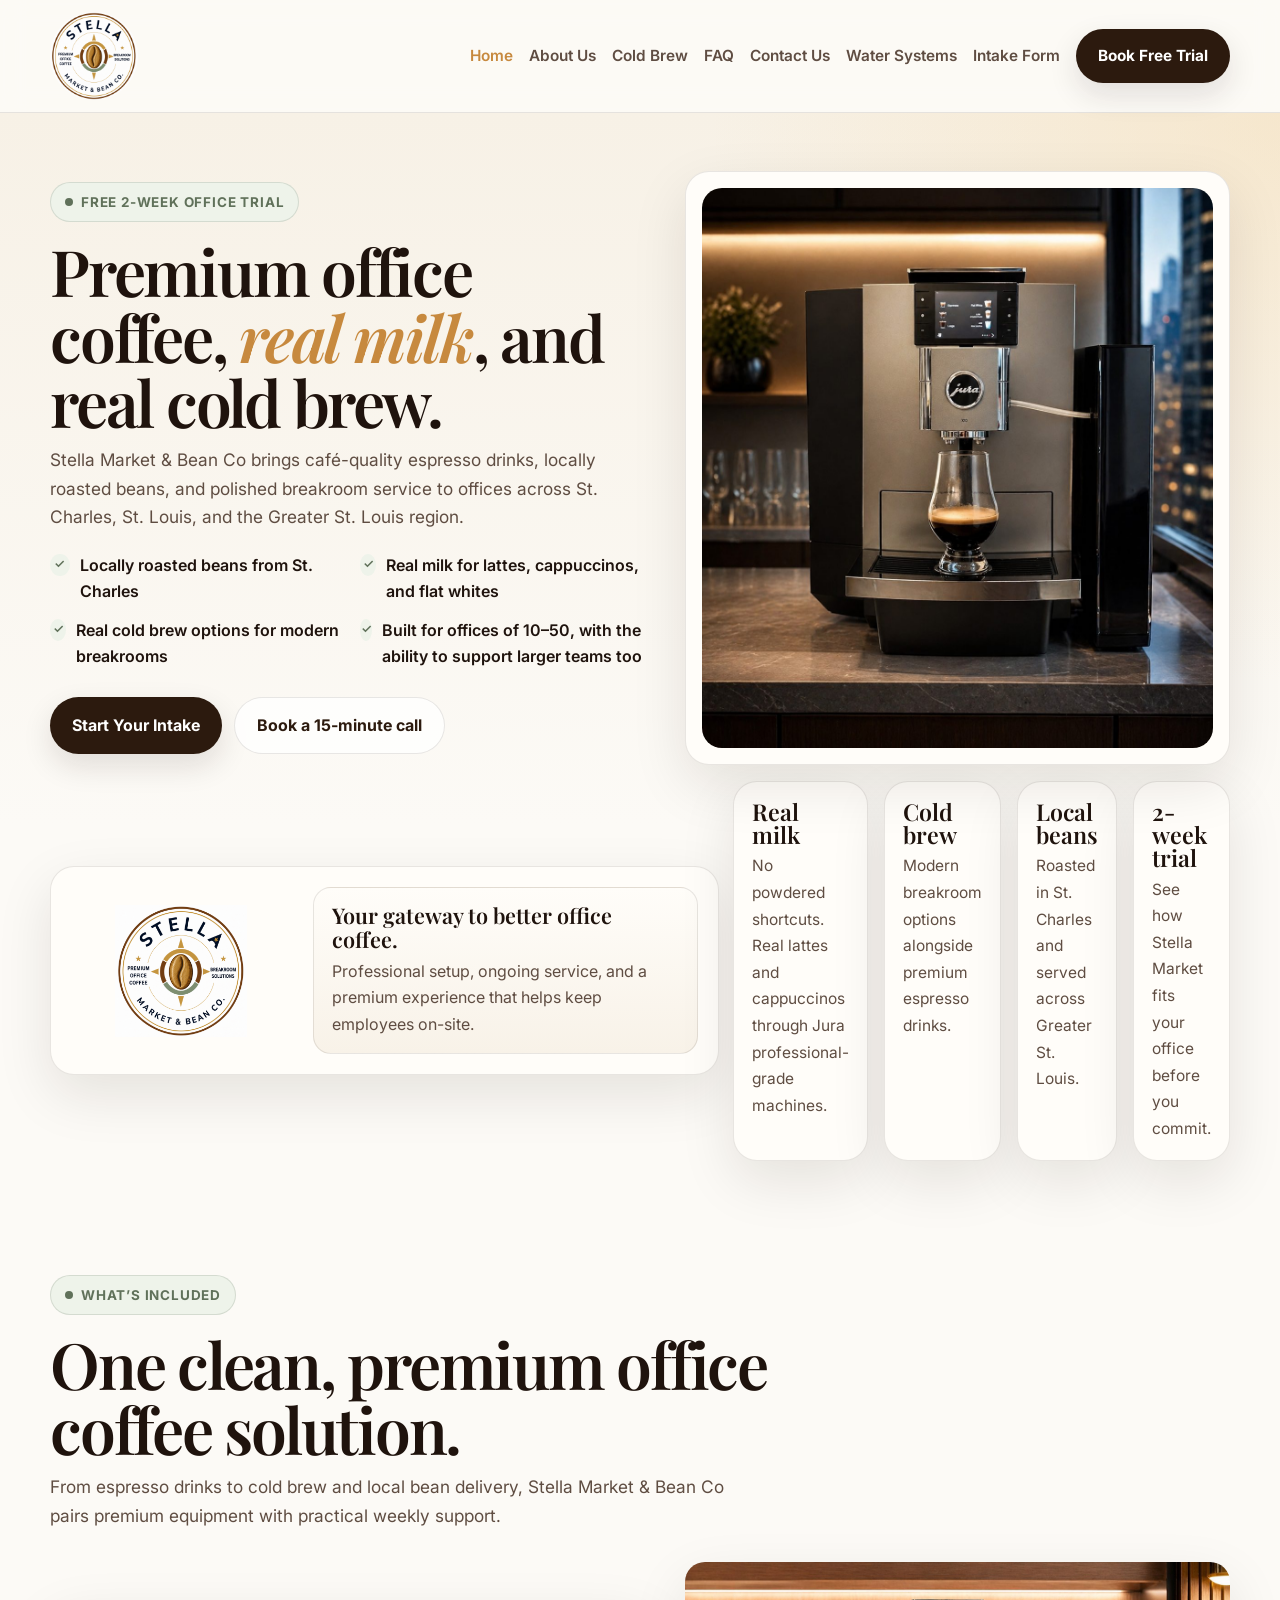
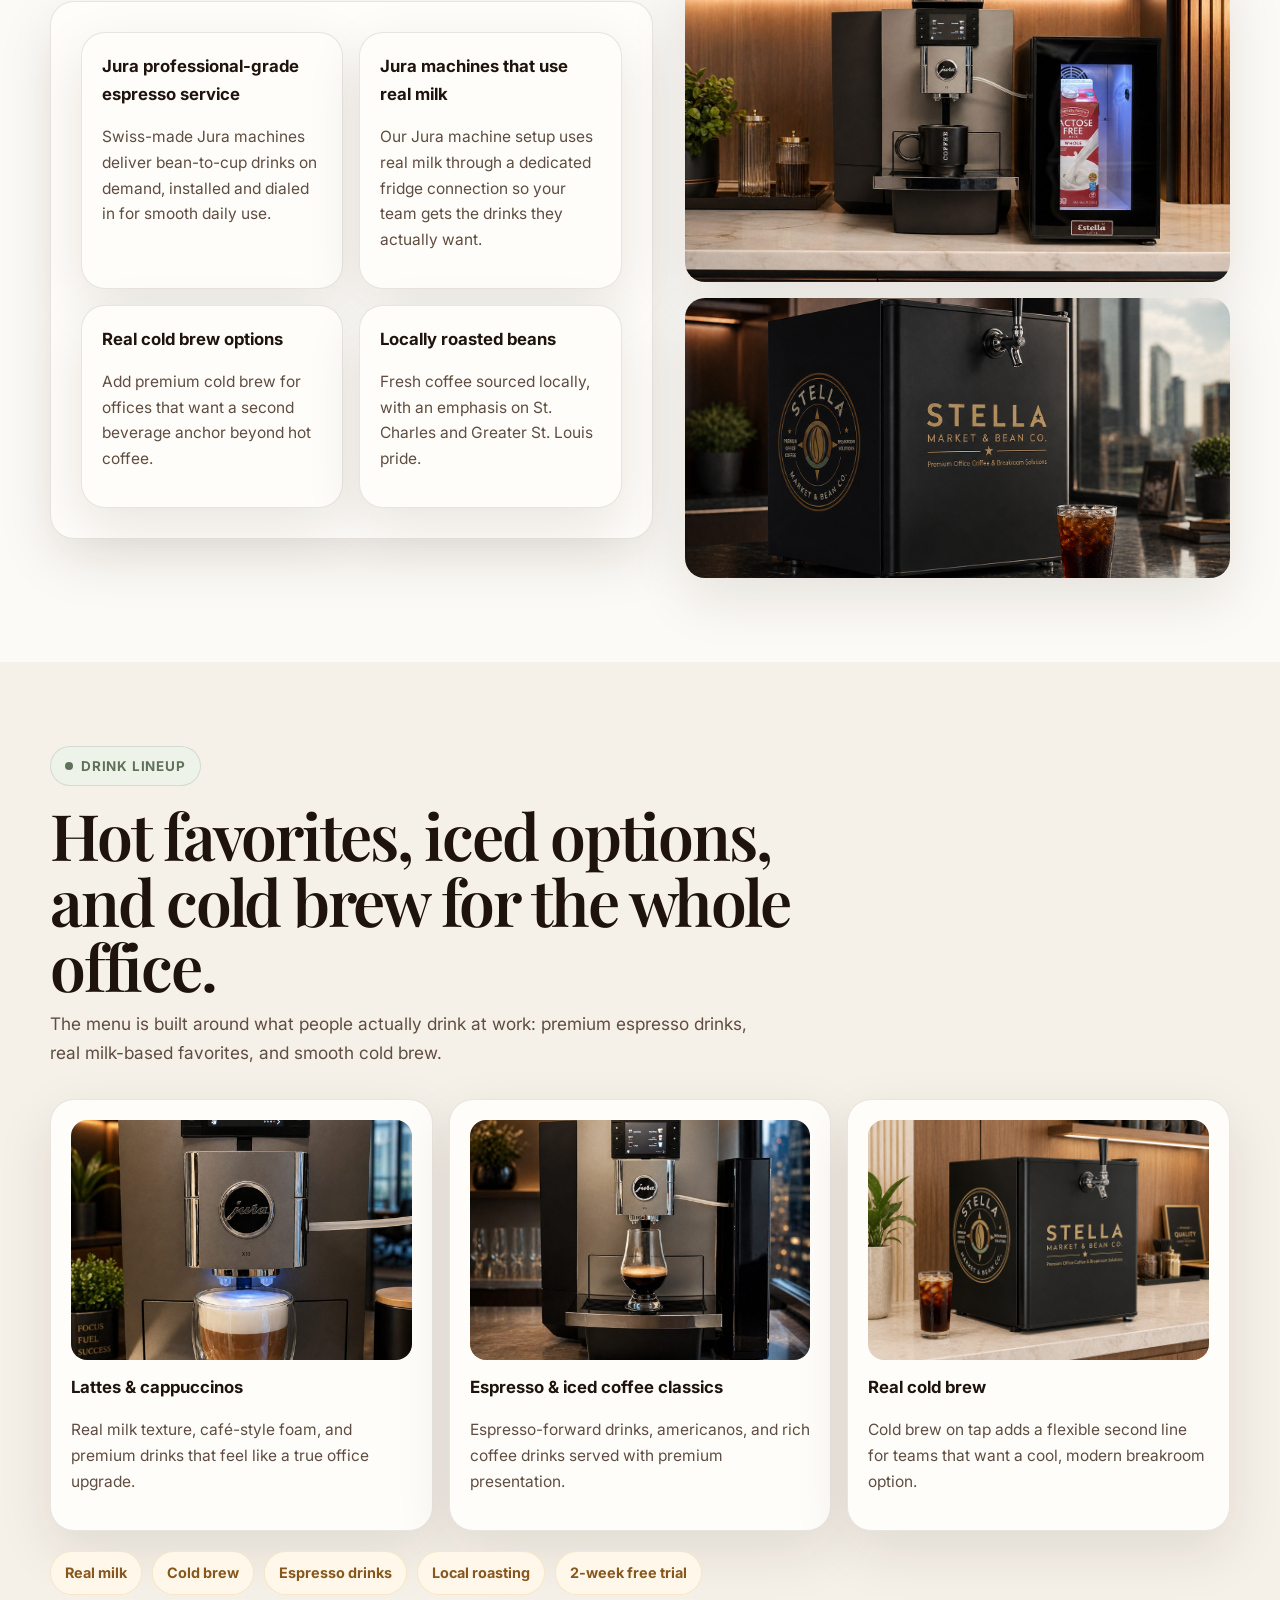
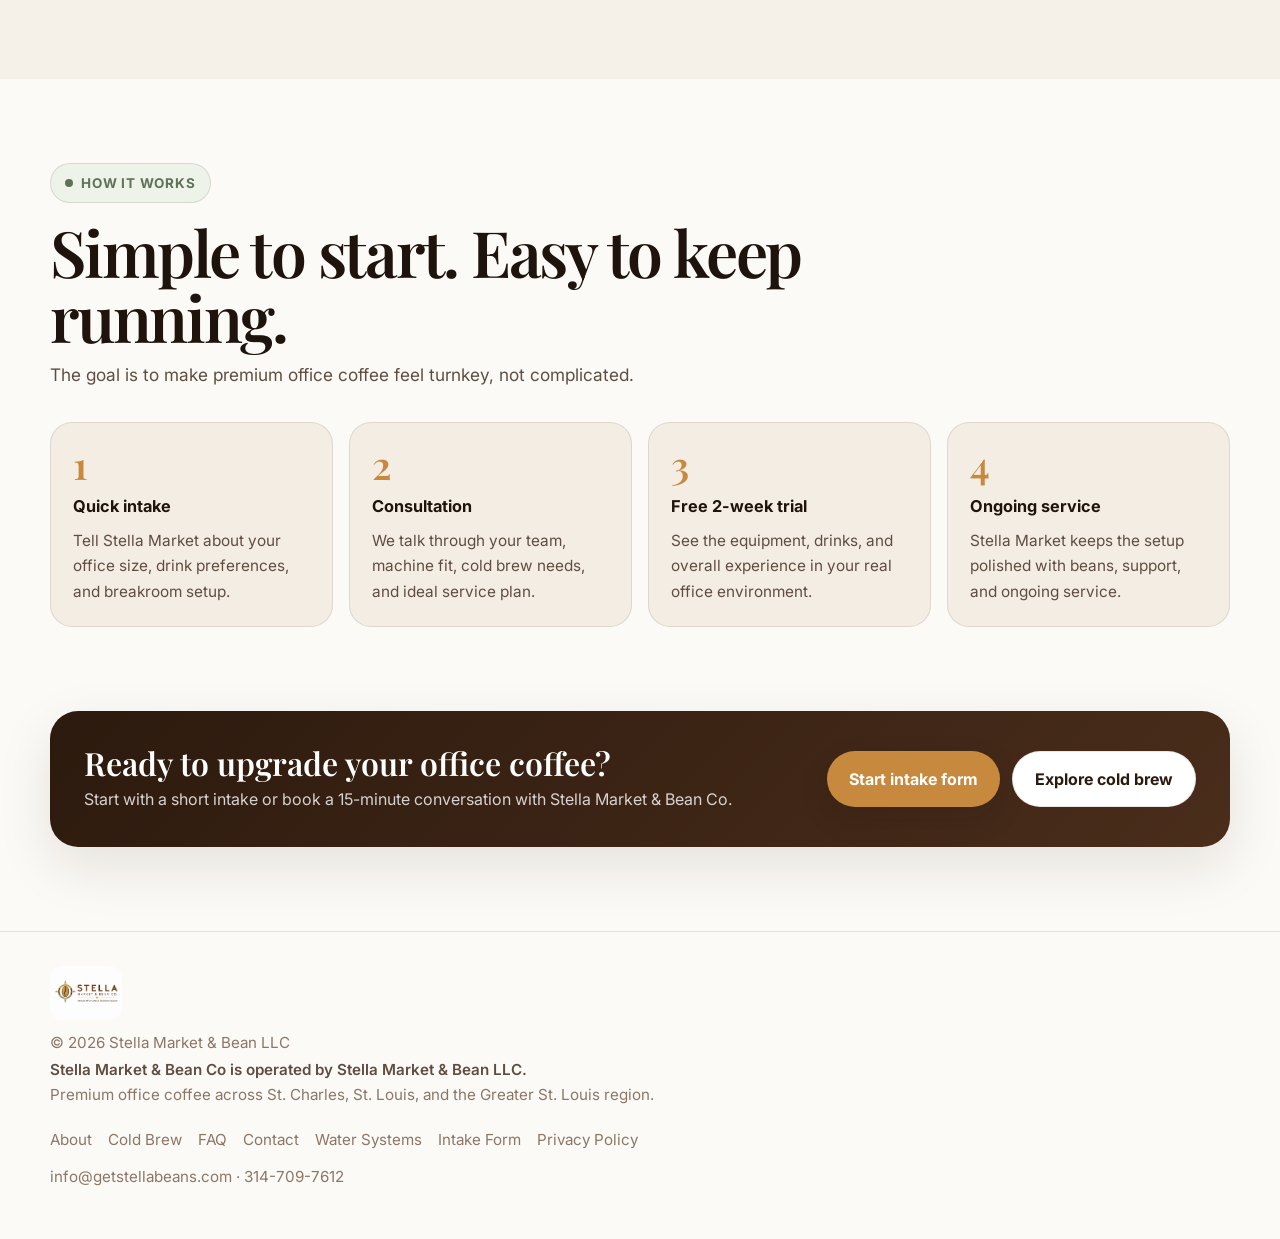
==== commit 9c7aff2e: "Add files via upload" ====
--- a/index.html
+++ b/index.html
@@ -7,7 +7,7 @@
   <script async src="https://www.googletagmanager.com/gtag/js?id=AW-18121859183"></script>
   <script>
     window.dataLayer = window.dataLayer || [];
-    function gtag(){dataLayer.push(arguments);}
+    function gtag(){dataLayer.push(arguments);} 
     gtag('js', new Date());
     gtag('config', 'AW-18121859183');
   </script>
@@ -21,48 +21,46 @@
   <meta property="og:url" content="https://www.getstellabeans.com/">
   <meta property="og:image" content="https://www.getstellabeans.com/assets/images/jura-suite.jpg">
   <meta name="twitter:card" content="summary_large_image">
-  
   <meta name="description" content="Premium office coffee, real milk drinks, cold brew, and locally roasted beans for offices across St. Charles, St. Louis, and Greater St. Louis.">
   <title>Stella Market & Bean Co | Premium Office Coffee in St. Charles & St. Louis</title>
   <link rel="icon" type="image/png" href="assets/images/logo-round.png">
   <link rel="stylesheet" href="assets/styles.css">
   <script type="application/ld+json">
-  {
-    "@context": "https://schema.org",
-    "@type": "LocalBusiness",
-    "name": "Stella Market & Bean LLC",
-    "alternateName": "Stella Market & Bean Co",
-    "url": "https://www.getstellabeans.com/",
-    "image": "https://www.getstellabeans.com/assets/images/logo-rect.png",
-    "description": "Premium office coffee, real milk drinks, cold brew, locally roasted beans, and premium office water systems for offices across St. Charles, St. Louis, and Greater St. Louis.",
-    "email": "info@getstellabeans.com",
-    "telephone": "+1-314-709-7612",
-    "areaServed": ["St. Charles, MO", "St. Louis, MO", "Greater St. Louis"],
-    "address": {
-      "@type": "PostalAddress",
-      "addressLocality": "St. Charles",
-      "addressRegion": "MO",
-      "addressCountry": "US"
-    },
-    "makesOffer": [
-      {"@type":"Offer","itemOffered":{"@type":"Service","name":"Premium office coffee service"}},
-      {"@type":"Offer","itemOffered":{"@type":"Service","name":"Cold brew service"}},
-      {"@type":"Offer","itemOffered":{"@type":"Service","name":"Premium office water systems"}}
-    ]
-  }
+{
+  "@context": "https://schema.org",
+  "@type": "LocalBusiness",
+  "name": "Stella Market & Bean LLC",
+  "alternateName": "Stella Market & Bean Co",
+  "url": "https://www.getstellabeans.com/",
+  "image": "https://www.getstellabeans.com/assets/images/logo-rect.png",
+  "description": "Premium office coffee, real milk drinks, cold brew, locally roasted beans, and premium office water systems for offices across St. Charles, St. Louis, and Greater St. Louis.",
+  "email": "info@getstellabeans.com",
+  "telephone": "+1-314-709-7612",
+  "areaServed": ["St. Charles, MO", "St. Louis, MO", "Greater St. Louis"],
+  "address": {
+    "@type": "PostalAddress",
+    "addressLocality": "St. Charles",
+    "addressRegion": "MO",
+    "addressCountry": "US"
+  },
+  "makesOffer": [
+    {"@type":"Offer","itemOffered":{"@type":"Service","name":"Premium office coffee service"}},
+    {"@type":"Offer","itemOffered":{"@type":"Service","name":"Cold brew coffee service"}},
+    {"@type":"Offer","itemOffered":{"@type":"Service","name":"Premium office water systems"}}
+  ]
+}
   </script>
 </head>
 <body>
   <nav>
     <div class="nav-inner">
-      <a href="index.html" class="brand" aria-label="Stella home">
-        <img class="brand-logo" src="assets/images/logo-round.png" alt="Stella round logo">
-        <img class="brand-wordmark" src="assets/images/logo-rect.png" alt="Stella Market & Bean Co logo">
+      <a href="index.html" class="brand" aria-label="Stella Market home">
+        <img class="brand-logo" src="assets/images/logo-round.png" alt="Stella Market &amp; Bean Co round logo">
       </a>
       <ul class="nav-links">
-
         <li><a href="index.html" class="active">Home</a></li>
         <li><a href="about.html" class="">About Us</a></li>
+        <li><a href="coldbrew.html" class="">Cold Brew</a></li>
         <li><a href="faq.html" class="">FAQ</a></li>
         <li><a href="contact.html" class="">Contact Us</a></li>
         <li><a href="water.html" class="">Water Systems</a></li>
@@ -72,9 +70,9 @@
       <button class="mobile-toggle" aria-expanded="false" aria-label="Open menu">☰</button>
     </div>
     <div class="mobile-menu container">
-
       <a href="index.html">Home</a>
       <a href="about.html">About Us</a>
+      <a href="coldbrew.html">Cold Brew</a>
       <a href="faq.html">FAQ</a>
       <a href="contact.html">Contact Us</a>
       <a href="water.html">Water Systems</a>
@@ -83,7 +81,6 @@
       <a href="https://calendly.com/ronstella-getstellabeans/15min" target="_blank" rel="noopener noreferrer">Book a Free Trial</a>
     </div>
   </nav>
-
 <header class="page-hero">
   <div class="container hero-grid">
     <div class="hero-copy">
@@ -94,7 +91,7 @@
         <li>Locally roasted beans from St. Charles</li>
         <li>Real milk for lattes, cappuccinos, and flat whites</li>
         <li>Real cold brew options for modern breakrooms</li>
-        <li>Built for offices of 10–50, with ability to service up to 100</li>
+        <li>Built for offices of 10–50, with the ability to support larger teams too</li>
       </ul>
       <div class="hero-actions">
         <a href="intake.html" class="btn-primary">Start Your Intake</a>
@@ -102,47 +99,47 @@
       </div>
     </div>
     <div class="hero-card">
-      <img src="assets/images/jura-suite.jpg" alt="Jura in a polished executive office suite">
-      
+      <img src="assets/images/jura-suite.jpg" alt="Jura professional coffee machine in a polished executive office suite">
     </div>
   </div>
   <div class="container logo-strip">
     <div class="logo-wrap">
-      <div class="logo-tile gateway-tile"><img src="assets/images/logo-rect.png" alt="Stella Market & Bean Co wordmark"><div class="gateway-note"><strong>Your gateway to better office coffee.</strong><span>Professional setup, ongoing service, and a premium experience that helps keep employees on-site.</span></div></div>
+      <div class="logo-tile gateway-tile">
+        <img src="assets/images/logo-round.png" alt="Stella Market &amp; Bean Co round logo">
+        <div class="gateway-note"><strong>Your gateway to better office coffee.</strong><span>Professional setup, ongoing service, and a premium experience that helps keep employees on-site.</span></div>
+      </div>
       <div class="metric-grid">
-        <div class="metric-tile"><strong>Real milk</strong><span>No powdered shortcuts. Real lattes and cappuccinos.</span></div>
-        <div class="metric-tile"><strong>Cold brew</strong><span>Modern breakroom options alongside espresso drinks.</span></div>
+        <div class="metric-tile"><strong>Real milk</strong><span>No powdered shortcuts. Real lattes and cappuccinos through Jura professional-grade machines.</span></div>
+        <div class="metric-tile"><strong>Cold brew</strong><span>Modern breakroom options alongside premium espresso drinks.</span></div>
         <div class="metric-tile"><strong>Local beans</strong><span>Roasted in St. Charles and served across Greater St. Louis.</span></div>
-        <div class="metric-tile"><strong>2-week trial</strong><span>See how it fits your office before you commit.</span></div>
+        <div class="metric-tile"><strong>2-week trial</strong><span>See how Stella Market fits your office before you commit.</span></div>
       </div>
     </div>
   </div>
 </header>
-
 <section class="section">
   <div class="container">
     <div class="section-head">
       <span class="eyebrow">What’s included</span>
       <h2>One clean, premium office coffee solution.</h2>
-      <p>From espresso drinks to cold brew and local bean delivery, Stella Market pairs premium equipment with practical weekly support.</p>
+      <p>From espresso drinks to cold brew and local bean delivery, Stella Market &amp; Bean Co pairs premium equipment with practical weekly support.</p>
     </div>
     <div class="split-grid">
       <div class="split-panel">
         <div class="service-grid">
           <div class="service-card"><h3>Jura professional-grade espresso service</h3><p>Swiss-made Jura machines deliver bean-to-cup drinks on demand, installed and dialed in for smooth daily use.</p></div>
-          <div class="service-card"><h3>Jura machines with real milk</h3><p>Our Jura machine setup uses real milk through a dedicated fridge connection so your team gets the drinks they actually want.</p></div>
+          <div class="service-card"><h3>Jura machines that use real milk</h3><p>Our Jura machine setup uses real milk through a dedicated fridge connection so your team gets the drinks they actually want.</p></div>
           <div class="service-card"><h3>Real cold brew options</h3><p>Add premium cold brew for offices that want a second beverage anchor beyond hot coffee.</p></div>
           <div class="service-card"><h3>Locally roasted beans</h3><p>Fresh coffee sourced locally, with an emphasis on St. Charles and Greater St. Louis pride.</p></div>
         </div>
       </div>
       <div class="image-stack">
-        <img src="assets/images/jura-estella-suite.jpg" alt="Jura and milk fridge in premium office suite">
-        <img src="assets/images/coldbrew-kegerator-3.png" alt="Cold brew kegerator on an office countertop">
-      </div>
-    </div>
-  </div>
-</section>
-
+        <img src="assets/images/jura-estella-suite.jpg" alt="Jura machine and milk fridge in a premium office suite">
+        <img src="assets/images/coldbrew-kegerator-3.png" alt="Cold brew coffee kegerator on a bright office countertop">
+      </div>
+    </div>
+  </div>
+</section>
 <section class="section" style="background:var(--bg2);">
   <div class="container">
     <div class="section-head">
@@ -157,12 +154,12 @@
         <p>Real milk texture, café-style foam, and premium drinks that feel like a true office upgrade.</p>
       </article>
       <article class="drink-card">
-        <img src="assets/images/coldbrew-glass.jpg" alt="Cold brew or espresso served in premium glass">
+        <img src="assets/images/coldbrew-glass.jpg" alt="Espresso or iced coffee served in a premium glass">
         <h3>Espresso &amp; iced coffee classics</h3>
         <p>Espresso-forward drinks, americanos, and rich coffee drinks served with premium presentation.</p>
       </article>
       <article class="drink-card">
-        <img src="assets/images/coldbrew-kegerator-2.png" alt="Cold brew kegerator styled for office service">
+        <img src="assets/images/coldbrew-kegerator-1.png" alt="Cold brew coffee kegerator styled for office service">
         <h3>Real cold brew</h3>
         <p>Cold brew on tap adds a flexible second line for teams that want a cool, modern breakroom option.</p>
       </article>
@@ -176,7 +173,6 @@
     </div>
   </div>
 </section>
-
 <section class="section">
   <div class="container">
     <div class="section-head">
@@ -185,39 +181,39 @@
       <p>The goal is to make premium office coffee feel turnkey, not complicated.</p>
     </div>
     <div class="process-grid">
-      <div class="process-step"><span class="num">01</span><h3>Quick discovery call</h3><p>We learn about your office size, coffee habits, breakroom setup, and goals.</p></div>
-      <div class="process-step"><span class="num">02</span><h3>Setup &amp; install</h3><p>We bring the machine, connect the milk line when needed, and get the station ready for your team.</p></div>
-      <div class="process-step"><span class="num">03</span><h3>Ongoing support</h3><p>We keep the machine dialed in, restock beans, and support the program as your office grows.</p></div>
-      <div class="process-step"><span class="num">04</span><h3>See it in your office</h3><p>Start with the free two-week trial and let your employees decide if it earns a permanent spot.</p></div>
-    </div>
-  </div>
-</section>
-
+      <div class="process-step"><span class="num">1</span><h3>Quick intake</h3><p>Tell Stella Market about your office size, drink preferences, and breakroom setup.</p></div>
+      <div class="process-step"><span class="num">2</span><h3>Consultation</h3><p>We talk through your team, machine fit, cold brew needs, and ideal service plan.</p></div>
+      <div class="process-step"><span class="num">3</span><h3>Free 2-week trial</h3><p>See the equipment, drinks, and overall experience in your real office environment.</p></div>
+      <div class="process-step"><span class="num">4</span><h3>Ongoing service</h3><p>Stella Market keeps the setup polished with beans, support, and ongoing service.</p></div>
+    </div>
+  </div>
+</section>
 <section class="section" style="padding-top:0;">
   <div class="container">
     <div class="cta-band">
       <div>
-        <h3>Ready to see if Stella Market fits your office?</h3>
-        <p>Use the intake form, or skip ahead and book a quick 15-minute conversation.</p>
+        <h3>Ready to upgrade your office coffee?</h3>
+        <p>Start with a short intake or book a 15-minute conversation with Stella Market &amp; Bean Co.</p>
       </div>
       <div style="display:flex;gap:12px;flex-wrap:wrap;">
         <a href="intake.html" class="btn-primary" style="background:var(--latte);">Start intake form</a>
-        <a href="contact.html" class="btn-secondary" style="background:#fff;color:var(--coffee);">Contact us</a>
-      </div>
-    </div>
-  </div>
-</section>
-
+        <a href="coldbrew.html" class="btn-secondary" style="background:#fff;color:var(--coffee);">Explore cold brew</a>
+      </div>
+    </div>
+  </div>
+</section>
   <footer>
     <div class="container footer-row">
       <div>
-        <img src="assets/images/logo-rect.png" alt="Stella Market & Bean Co logo" style="height:44px;width:auto;border-radius:12px;margin-bottom:10px;">
+        <img src="assets/images/logo-rect.png" alt="Stella Market &amp; Bean Co logo" style="height:54px;width:auto;border-radius:12px;margin-bottom:10px;">
         <div>© 2026 Stella Market &amp; Bean LLC</div>
-        <div class="footer-legal">Stella Market &amp; Bean Co is operated by Stella Market &amp; Bean LLC.</div><div>Premium office coffee across St. Charles, St. Louis, and the Greater St. Louis region.</div>
+        <div class="footer-legal">Stella Market &amp; Bean Co is operated by Stella Market &amp; Bean LLC.</div>
+        <div>Premium office coffee across St. Charles, St. Louis, and the Greater St. Louis region.</div>
       </div>
       <div>
         <div class="footer-links">
           <a href="about.html">About</a>
+          <a href="coldbrew.html">Cold Brew</a>
           <a href="faq.html">FAQ</a>
           <a href="contact.html">Contact</a>
           <a href="water.html">Water Systems</a>
--- a/assets/styles.css
+++ b/assets/styles.css
@@ -2,23 +2,27 @@
 :root{--bg:#fcfaf6;--bg2:#f6f1e8;--ink:#1f130d;--muted:#5f4d42;--soft:#8c7668;--line:rgba(31,19,13,.10);--coffee:#2c1a0e;--latte:#c7893e;--sage:#60715a;--white:#fffdf9;--shadow:0 20px 55px rgba(31,19,13,.10);--radius:24px;--max:1180px}
 *{box-sizing:border-box}html{scroll-behavior:smooth}body{margin:0;font-family:Inter,system-ui,sans-serif;background:var(--bg);color:var(--ink);line-height:1.65}a{text-decoration:none;color:inherit}img{max-width:100%;display:block}
 .container{width:min(var(--max),calc(100% - 40px));margin:0 auto}.eyebrow{display:inline-flex;align-items:center;gap:8px;padding:8px 14px;border-radius:999px;background:#eef3ea;color:var(--sage);font-size:.84rem;font-weight:700;letter-spacing:.06em;text-transform:uppercase;border:1px solid rgba(96,113,90,.18)}.eyebrow::before{content:"";width:8px;height:8px;border-radius:50%;background:var(--sage)}
-nav{position:sticky;top:0;z-index:30;background:rgba(252,250,246,.90);backdrop-filter:blur(12px);border-bottom:1px solid var(--line)}.nav-inner{width:min(var(--max),calc(100% - 40px));margin:0 auto;display:flex;justify-content:space-between;align-items:center;gap:18px;padding:14px 0}.brand{display:flex;align-items:center;gap:14px;min-width:0}.brand-logo{width:74px;height:74px;border-radius:50%;object-fit:cover}.brand-wordmark{height:54px;width:auto;object-fit:contain;border-radius:10px}.brand-watermark{height:48px;width:auto;object-fit:contain;border-radius:10px}.nav-links{display:flex;align-items:center;gap:22px;list-style:none;margin:0;padding:0;color:var(--muted);font-weight:600}.nav-links a:hover,.nav-links a.active{color:var(--latte)}.mobile-toggle{display:none;background:none;border:none;font-size:1.7rem}
+nav{position:sticky;top:0;z-index:30;background:rgba(252,250,246,.90);backdrop-filter:blur(12px);border-bottom:1px solid var(--line)}.nav-inner{width:min(var(--max),calc(100% - 40px));margin:0 auto;display:flex;justify-content:space-between;align-items:center;gap:18px;padding:12px 0}.brand{display:flex;align-items:center;gap:14px;min-width:0}.brand-logo{width:88px;height:88px;border-radius:50%;object-fit:cover}.brand-wordmark{height:54px;width:auto;object-fit:contain;border-radius:10px}.brand-watermark{height:48px;width:auto;object-fit:contain;border-radius:10px}.nav-links{display:flex;align-items:center;gap:16px;list-style:none;margin:0;padding:0;color:var(--muted);font-weight:600;font-size:.96rem}.nav-links a:hover,.nav-links a.active{color:var(--latte)}.mobile-toggle{display:none;background:none;border:none;font-size:1.7rem}
 .mobile-menu{display:none;padding:0 20px 18px}.mobile-menu a{display:block;padding:10px 0;color:var(--muted);font-weight:600}.btn-primary,.btn-secondary,.nav-cta{display:inline-flex;align-items:center;justify-content:center;gap:8px;padding:14px 22px;border-radius:999px;font-weight:700;transition:.2s ease}.btn-primary,.nav-cta{background:var(--coffee);color:#fff;box-shadow:0 12px 30px rgba(31,19,13,.12)}.btn-secondary{border:1px solid var(--line);background:rgba(255,255,255,.75);color:var(--coffee)}.btn-primary:hover,.nav-cta:hover{transform:translateY(-1px);background:#3a2416}
 .page-hero{padding:58px 0 30px;background:radial-gradient(circle at top right, rgba(244,217,171,.42), transparent 34%), linear-gradient(180deg, #f7f1e6 0%, var(--bg) 66%)}.hero-grid,.split-grid{display:grid;grid-template-columns:1.05fr .95fr;gap:32px;align-items:center}.hero-copy h1,.section-head h1,.section-head h2{margin:16px 0 12px;font:600 clamp(2.2rem,5vw,4.8rem)/1.02 'Playfair Display',serif;letter-spacing:-.035em}.hero-copy h1 em{font-style:italic;color:var(--latte)}.hero-copy p,.section-head p{max-width:700px;margin:0 0 20px;color:var(--muted);font-size:1.08rem}.hero-points{display:grid;grid-template-columns:repeat(2,minmax(0,1fr));gap:12px 18px;list-style:none;padding:0;margin:20px 0 28px}.hero-points li{display:flex;align-items:flex-start;gap:10px;font-weight:600}.hero-points li::before{content:"✓";width:22px;height:22px;border-radius:50%;display:grid;place-items:center;font-size:.78rem;background:#eef3ea;color:var(--sage);margin-top:2px}.hero-actions{display:flex;flex-wrap:wrap;gap:12px}
-.hero-card,.card,.service-card,.drink-card,.contact-card,.policy-card,.faq-card,.metric-tile{background:var(--white);border:1px solid var(--line);border-radius:var(--radius);box-shadow:var(--shadow)}.hero-card{padding:16px;position:relative}.hero-card img{width:100%;height:560px;object-fit:cover;border-radius:20px}.floating-note{position:absolute;left:-16px;bottom:20px;background:rgba(255,253,249,.96);border:1px solid var(--line);border-radius:18px;padding:16px 18px;box-shadow:var(--shadow);width:min(280px,84%)}.floating-note strong{display:block;font:600 1.15rem/1.1 'Playfair Display',serif;margin-bottom:4px}.floating-note span{color:var(--muted);font-size:.95rem}.gateway-tile{display:grid;grid-template-columns:minmax(200px,250px) 1fr;align-items:center;gap:22px;min-height:128px}.gateway-tile img{max-height:96px;width:auto;justify-self:center}.gateway-note{padding:16px 18px;border:1px solid var(--line);border-radius:18px;background:linear-gradient(180deg,#fffdf9,#f8f2e8)}.gateway-note strong{display:block;font:600 1.35rem/1.1 'Playfair Display',serif;margin-bottom:6px}.gateway-note span{display:block;color:var(--muted)}
-.section{padding:84px 0}.section-head{max-width:760px;margin-bottom:32px}.logo-strip{padding:16px 0 0}.logo-wrap{display:grid;grid-template-columns:1.2fr .8fr;gap:14px;align-items:center}.logo-tile{padding:20px;background:var(--white);border:1px solid var(--line);border-radius:var(--radius);box-shadow:var(--shadow)}.logo-tile img{max-height:128px;width:auto;object-fit:contain}
+.hero-card,.card,.service-card,.drink-card,.contact-card,.policy-card,.faq-card,.metric-tile{background:var(--white);border:1px solid var(--line);border-radius:var(--radius);box-shadow:var(--shadow)}.hero-card{padding:16px;position:relative}.hero-card img{width:100%;height:560px;object-fit:cover;border-radius:20px}.floating-note{position:absolute;left:-16px;bottom:20px;background:rgba(255,253,249,.96);border:1px solid var(--line);border-radius:18px;padding:16px 18px;box-shadow:var(--shadow);width:min(280px,84%)}.floating-note strong{display:block;font:600 1.15rem/1.1 'Playfair Display',serif;margin-bottom:4px}.floating-note span{color:var(--muted);font-size:.95rem}.gateway-tile{display:grid;grid-template-columns:minmax(180px,220px) 1fr;align-items:center;gap:22px;min-height:128px}.gateway-tile img{max-height:124px;width:auto;justify-self:center}.gateway-note{padding:16px 18px;border:1px solid var(--line);border-radius:18px;background:linear-gradient(180deg,#fffdf9,#f8f2e8)}.gateway-note strong{display:block;font:600 1.35rem/1.1 'Playfair Display',serif;margin-bottom:6px}.gateway-note span{display:block;color:var(--muted)}
+.section{padding:84px 0}.section-head{max-width:760px;margin-bottom:32px}.logo-strip{padding:16px 0 0}.logo-wrap{display:grid;grid-template-columns:1.2fr .8fr;gap:14px;align-items:center}.logo-tile{padding:20px;background:var(--white);border:1px solid var(--line);border-radius:var(--radius);box-shadow:var(--shadow)}.logo-tile img{max-height:132px;width:auto;object-fit:contain}
 .metric-grid,.service-grid,.drink-grid,.process-grid,.contact-grid,.policy-grid,.faq-grid{display:grid;gap:16px}.metric-grid{grid-template-columns:repeat(4,1fr)}.service-grid{grid-template-columns:1fr 1fr}.metric-tile{padding:18px}.metric-tile strong{display:block;font:600 1.45rem/1 'Playfair Display',serif;margin-bottom:6px}.metric-tile span,.service-card p,.drink-card p,.contact-card p,.policy-card p,.faq-card p{color:var(--muted);font-size:.97rem}.split-panel{padding:30px;background:var(--white);border:1px solid var(--line);border-radius:var(--radius);box-shadow:var(--shadow)}.service-card,.drink-card,.contact-card,.policy-card{padding:20px}.service-card h3,.drink-card h3,.contact-card h3,.policy-card h3{margin:0 0 8px;font-size:1.05rem}.image-stack{display:grid;grid-template-rows:320px 280px;gap:16px}.image-stack img,.image-card img{width:100%;height:100%;object-fit:cover;border-radius:20px}.image-card{overflow:hidden;background:var(--white);border:1px solid var(--line);border-radius:var(--radius);box-shadow:var(--shadow)}.image-card .caption{padding:16px 18px}.image-card .caption h3{margin:0 0 6px;font-size:1.05rem}.image-card .caption p{margin:0;color:var(--muted);font-size:.95rem}.drink-grid{grid-template-columns:repeat(3,1fr)}.drink-card img{width:100%;height:240px;object-fit:cover;border-radius:16px;margin-bottom:14px}
 .pill-row{display:flex;flex-wrap:wrap;gap:10px;margin-top:20px}.pill{padding:9px 14px;border-radius:999px;border:1px solid rgba(244,217,171,.55);background:#fff8ea;color:#87571e;font-weight:700;font-size:.9rem}.process-grid{grid-template-columns:repeat(4,1fr)}.process-step{background:#f4ede3;border:1px solid var(--line);border-radius:22px;padding:22px}.process-step .num{display:inline-block;font:600 2.4rem/1 'Playfair Display',serif;color:var(--latte);margin-bottom:10px}.process-step h3{margin:0 0 8px;font-size:1.02rem}.process-step p{margin:0;color:var(--muted);font-size:.96rem}
 .cta-band{padding:34px;border-radius:28px;background:linear-gradient(135deg, var(--coffee), #4a2d1b);color:#fff;display:flex;justify-content:space-between;align-items:center;gap:20px;box-shadow:var(--shadow)}.cta-band h2,.cta-band h3{margin:0 0 6px;font:600 2rem/1.1 'Playfair Display',serif}.cta-band p{margin:0;color:rgba(255,255,255,.80)}.photo-grid-2{display:grid;grid-template-columns:1fr 1fr;gap:18px}details.faq-card{padding:0;overflow:hidden}details.faq-card summary{cursor:pointer;list-style:none;padding:20px 22px;font-weight:700;display:flex;justify-content:space-between;gap:16px}details.faq-card summary::-webkit-details-marker{display:none}details.faq-card .answer{padding:0 22px 22px;color:var(--muted)}
-.form-card{padding:30px;background:linear-gradient(180deg, #f8f2e8, #fdfbf7);border:1px solid var(--line);border-radius:24px;box-shadow:var(--shadow)}.form-grid{display:grid;grid-template-columns:1fr 1fr;gap:16px}.form-field{display:grid;gap:8px}.form-field.full{grid-column:1/-1}label{font-weight:700;color:var(--coffee);font-size:.95rem}input,textarea{width:100%;padding:14px 16px;border-radius:16px;border:1px solid rgba(31,19,13,.14);background:#fff;font:inherit;color:var(--ink)}textarea{min-height:130px;resize:vertical}.small-note{color:var(--soft);font-size:.92rem}.notice{padding:14px 16px;border-radius:16px;background:#f8f2e8;border:1px solid rgba(199,137,62,.24);color:var(--muted)}.contact-grid{grid-template-columns:repeat(3,1fr)}.policy-grid{grid-template-columns:1fr 1fr}.side-logo{display:flex;justify-content:center;align-items:center;padding:24px;background:var(--white);border:1px solid var(--line);border-radius:var(--radius);box-shadow:var(--shadow)}.side-logo img{max-width:250px;width:100%;height:auto}
+.form-card{padding:30px;background:linear-gradient(180deg, #f8f2e8, #fdfbf7);border:1px solid var(--line);border-radius:24px;box-shadow:var(--shadow)}.form-grid{display:grid;grid-template-columns:1fr 1fr;gap:16px}.form-field{display:grid;gap:8px}.form-field.full{grid-column:1/-1}label{font-weight:700;color:var(--coffee);font-size:.95rem}input,textarea{width:100%;padding:14px 16px;border-radius:16px;border:1px solid rgba(31,19,13,.14);background:#fff;font:inherit;color:var(--ink)}textarea{min-height:130px;resize:vertical}.small-note{color:var(--soft);font-size:.92rem}.notice{padding:14px 16px;border-radius:16px;background:#f8f2e8;border:1px solid rgba(199,137,62,.24);color:var(--muted)}.contact-grid{grid-template-columns:repeat(3,1fr)}.policy-grid{grid-template-columns:1fr 1fr}.side-logo{display:flex;justify-content:center;align-items:center;padding:24px;background:var(--white);border:1px solid var(--line);border-radius:var(--radius);box-shadow:var(--shadow)}.side-logo img{max-width:300px;width:100%;height:auto}
 footer{padding:34px 0 50px;border-top:1px solid var(--line)}.footer-row{display:flex;justify-content:space-between;align-items:flex-start;gap:20px;flex-wrap:wrap;color:var(--soft);font-size:.95rem}.footer-links{display:flex;gap:16px;flex-wrap:wrap}
 @media (max-width:1080px){.hero-grid,.split-grid,.logo-wrap{grid-template-columns:1fr}.metric-grid,.process-grid,.drink-grid,.contact-grid,.policy-grid{grid-template-columns:repeat(2,1fr)}.image-stack{grid-template-rows:280px 220px}.floating-note{left:16px}}
-@media (max-width:760px){.nav-links,.nav-cta{display:none}.mobile-toggle{display:block}.mobile-menu.open{display:block}.hero-points,.metric-grid,.service-grid,.drink-grid,.process-grid,.contact-grid,.policy-grid,.photo-grid-2,.form-grid{grid-template-columns:1fr}.hero-card img{height:380px}.cta-band,.footer-row{flex-direction:column;align-items:flex-start}.brand-wordmark{height:32px}.brand-logo{width:52px;height:52px}}
+@media (max-width:760px){.nav-links,.nav-cta{display:none}.mobile-toggle{display:block}.mobile-menu.open{display:block}.hero-points,.metric-grid,.service-grid,.drink-grid,.process-grid,.contact-grid,.policy-grid,.photo-grid-2,.form-grid,.spec-grid{grid-template-columns:1fr}.hero-card img{height:380px}.cta-band,.footer-row{flex-direction:column;align-items:flex-start}.brand-wordmark{height:32px}.brand-logo{width:64px;height:64px}}
 
 .contain-photo{object-fit:contain !important;background:transparent;padding:0;}
-.intake-logo{justify-content:center;align-items:center;text-align:center;}.intake-logo img{max-width:420px;margin:0 auto;}
+.intake-logo{justify-content:center;align-items:center;text-align:center;}.intake-logo img{max-width:460px;margin:0 auto;}
 .water-hero img{background:#0f0f10;object-fit:contain;}
 .footer-legal{font-weight:600;color:var(--muted);margin-top:2px;}
+.spec-grid{display:grid;grid-template-columns:repeat(3,1fr);gap:16px;}
+.spec-card{background:var(--white);border:1px solid var(--line);border-radius:var(--radius);box-shadow:var(--shadow);padding:22px;}
+.spec-card h3{margin:0 0 8px;font-size:1rem;}
+.spec-card p{margin:0;color:var(--muted);font-size:.97rem;}
 
 
 .hero-card .gateway-note, .gateway-note{margin:0;}
@@ -34,3 +38,5 @@
   .brand-logo{width:58px;height:58px}
   .gateway-tile img{max-height:82px}
 }
+
+@media (max-width:1080px){.spec-grid{grid-template-columns:repeat(2,1fr);}}
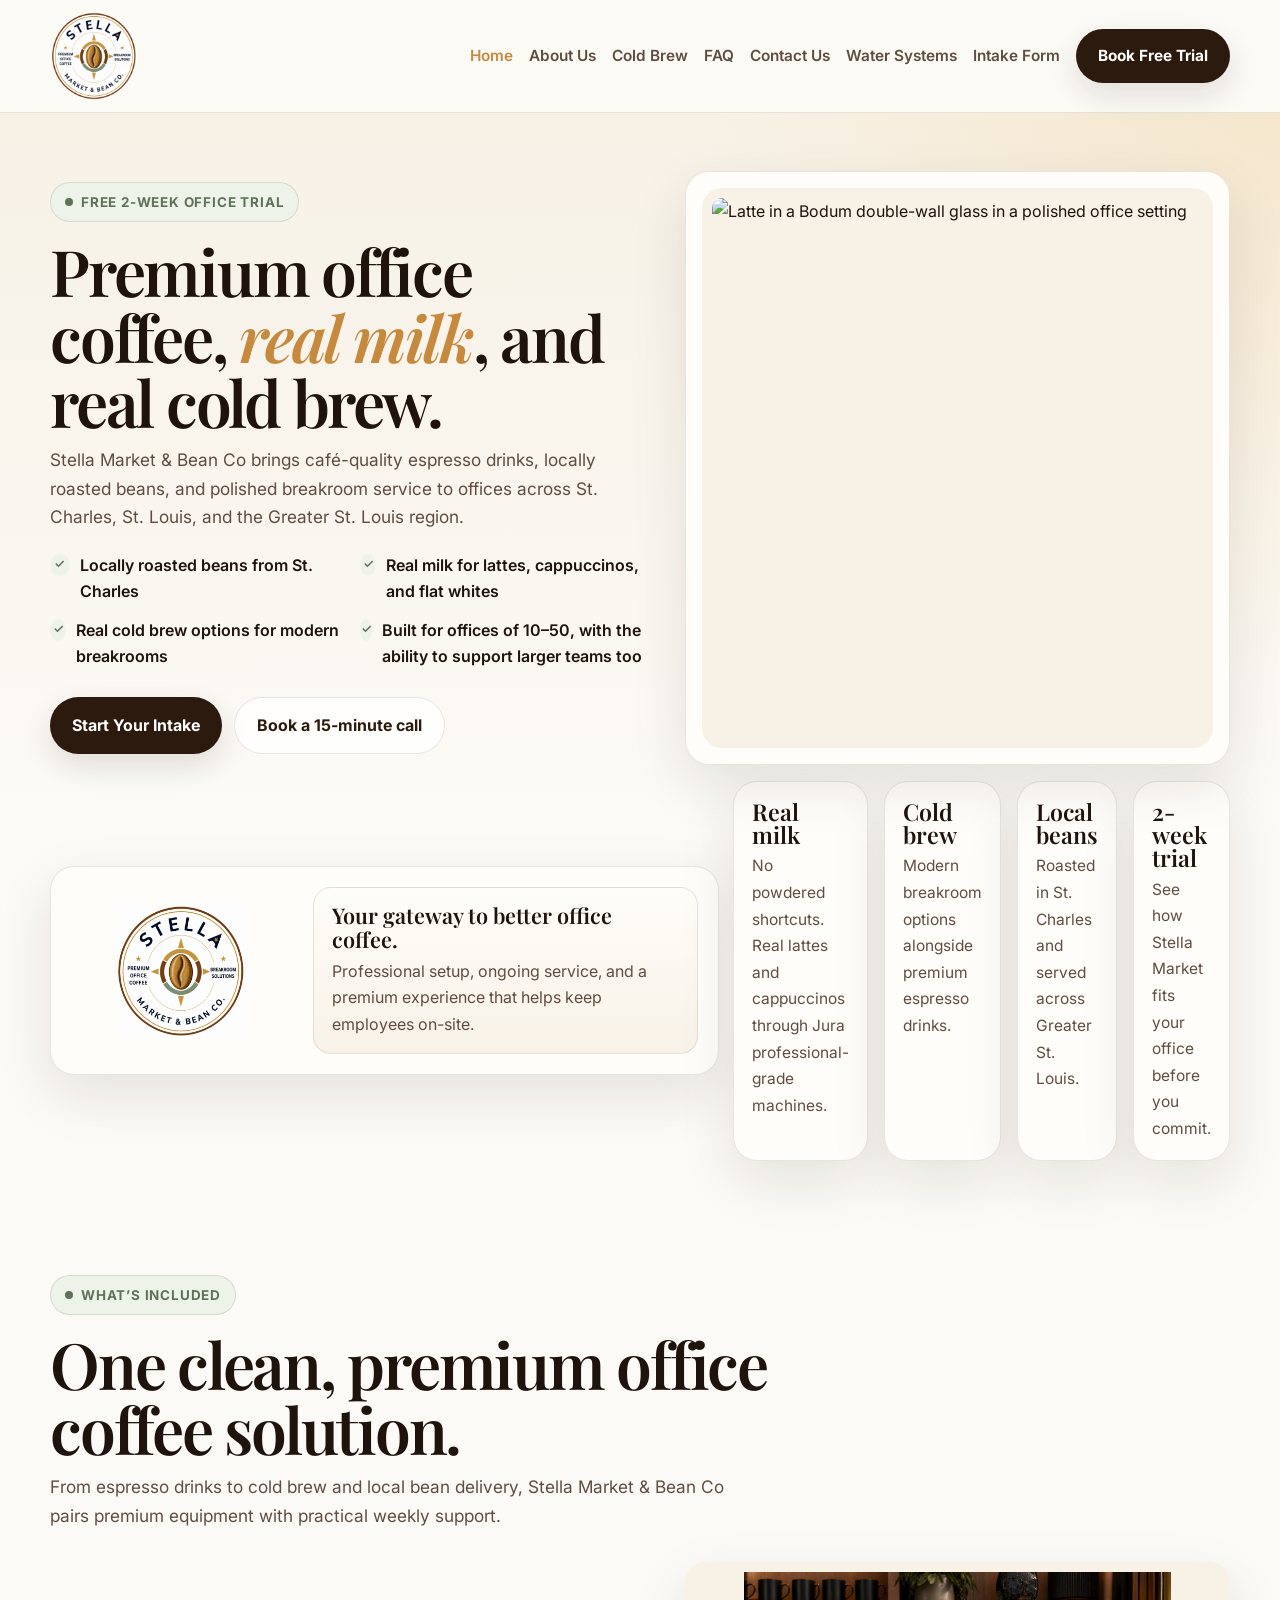
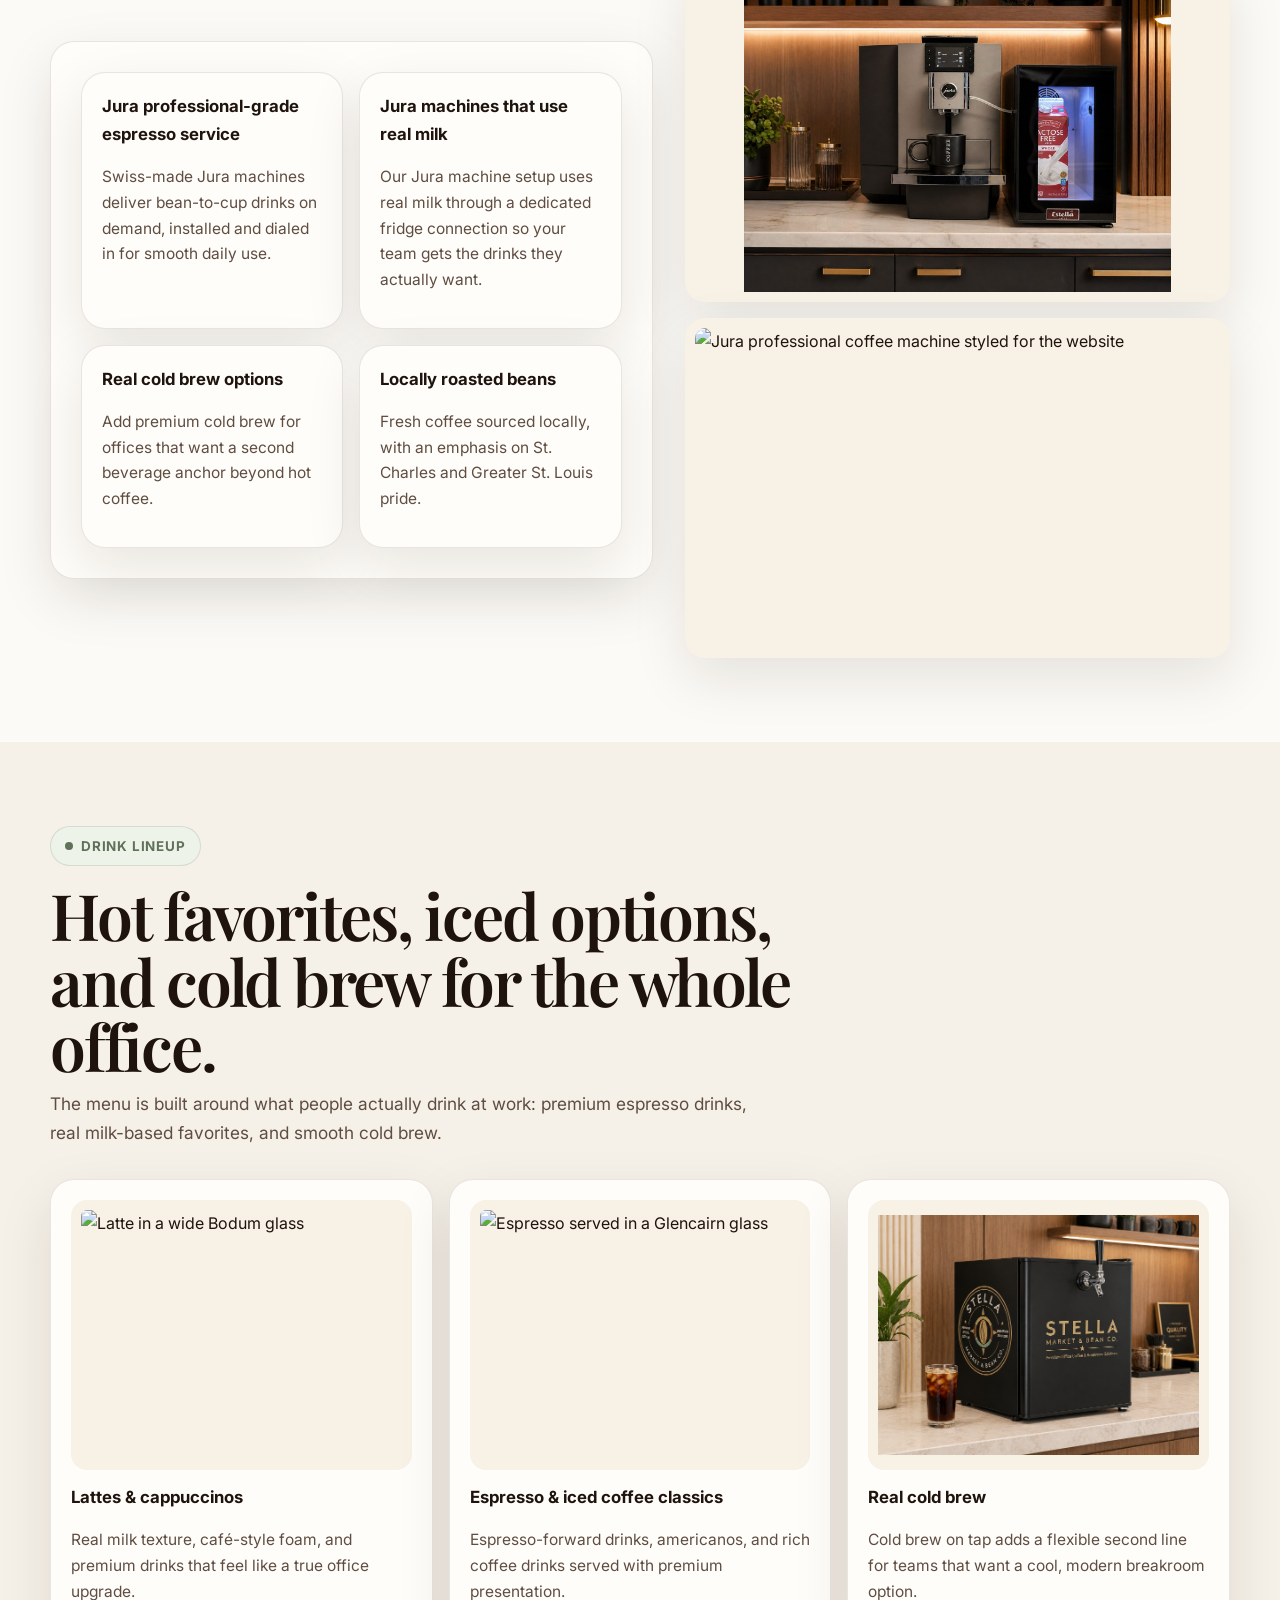
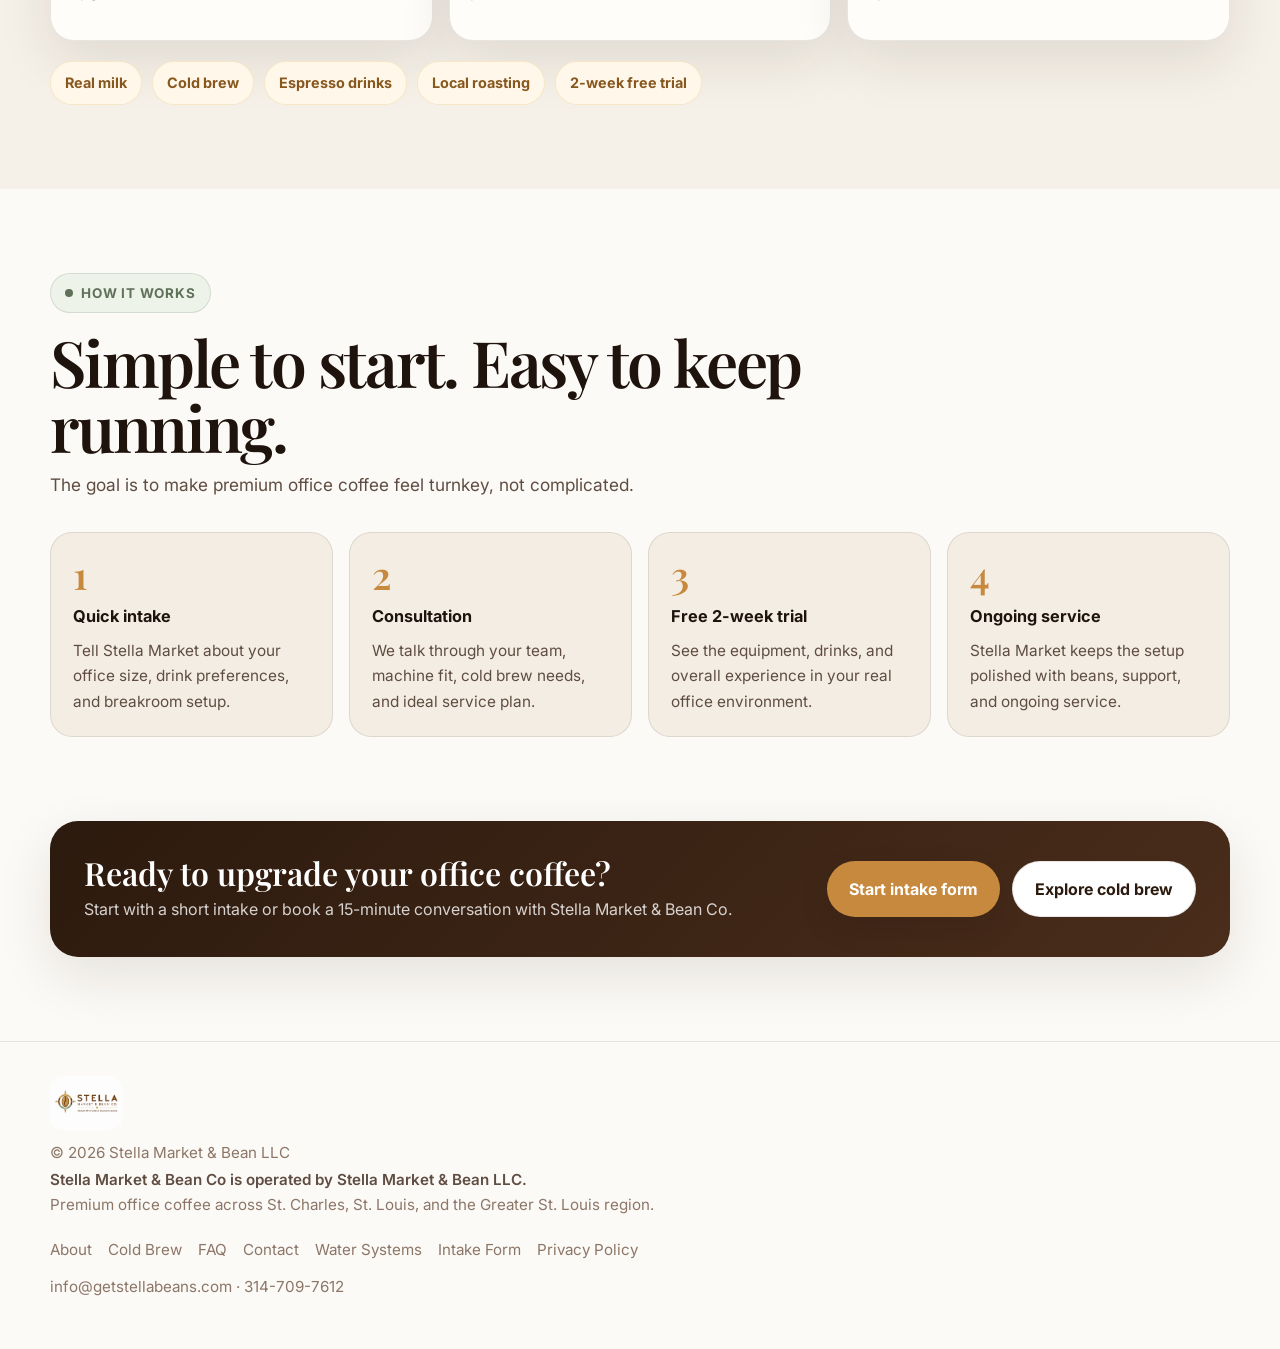
==== commit 6b016c25: "Add files via upload" ====
--- a/index.html
+++ b/index.html
@@ -99,7 +99,7 @@
       </div>
     </div>
     <div class="hero-card">
-      <img src="assets/images/jura-suite.jpg" alt="Jura professional coffee machine in a polished executive office suite">
+      <img src="assets/images/latte-in-bodum.png" alt="Latte in a Bodum double-wall glass in a polished office setting" class="contain-photo soft-photo-bg">
     </div>
   </div>
   <div class="container logo-strip">
@@ -134,8 +134,8 @@
         </div>
       </div>
       <div class="image-stack">
-        <img src="assets/images/jura-estella-suite.jpg" alt="Jura machine and milk fridge in a premium office suite">
-        <img src="assets/images/coldbrew-kegerator-3.png" alt="Cold brew coffee kegerator on a bright office countertop">
+        <img src="assets/images/jura-estella-suite.jpg" alt="Jura machine and milk fridge in a premium office suite" class="contain-photo soft-photo-bg">
+        <img src="assets/images/jura-for-website.png" alt="Jura professional coffee machine styled for the website" class="contain-photo soft-photo-bg">
       </div>
     </div>
   </div>
@@ -149,17 +149,17 @@
     </div>
     <div class="drink-grid">
       <article class="drink-card">
-        <img src="assets/images/hero-latte.jpg" alt="Latte in double-wall glass">
+        <img src="assets/images/latte-in-bodum-wide.png" alt="Latte in a wide Bodum glass" class="contain-photo soft-photo-bg">
         <h3>Lattes &amp; cappuccinos</h3>
         <p>Real milk texture, café-style foam, and premium drinks that feel like a true office upgrade.</p>
       </article>
       <article class="drink-card">
-        <img src="assets/images/coldbrew-glass.jpg" alt="Espresso or iced coffee served in a premium glass">
+        <img src="assets/images/espresso-in-glencairn-glass.png" alt="Espresso served in a Glencairn glass" class="contain-photo soft-photo-bg">
         <h3>Espresso &amp; iced coffee classics</h3>
         <p>Espresso-forward drinks, americanos, and rich coffee drinks served with premium presentation.</p>
       </article>
       <article class="drink-card">
-        <img src="assets/images/coldbrew-kegerator-1.png" alt="Cold brew coffee kegerator styled for office service">
+        <img src="assets/images/coldbrew-kegerator-1.png" alt="Cold brew coffee kegerator styled for office service" class="contain-photo soft-photo-bg">
         <h3>Real cold brew</h3>
         <p>Cold brew on tap adds a flexible second line for teams that want a cool, modern breakroom option.</p>
       </article>
--- a/assets/styles.css
+++ b/assets/styles.css
@@ -40,3 +40,13 @@
 }
 
 @media (max-width:1080px){.spec-grid{grid-template-columns:repeat(2,1fr);}}
+
+
+/* Updated photo framing for homepage revisions */
+.soft-photo-bg{background:#f7f1e6;}
+.hero-card img.contain-photo{object-fit:contain !important;background:#f7f1e6;padding:10px;height:560px;}
+.image-stack{grid-template-rows:340px 340px;}
+.image-stack img.contain-photo{object-fit:contain !important;background:#f7f1e6;padding:10px;}
+.drink-card img.contain-photo{object-fit:contain !important;background:#f7f1e6;padding:10px;height:270px;}
+@media (max-width:1080px){.image-stack{grid-template-rows:300px 300px;}}
+@media (max-width:760px){.hero-card img.contain-photo{height:380px}.image-stack{grid-template-rows:260px 260px}.drink-card img.contain-photo{height:240px}}
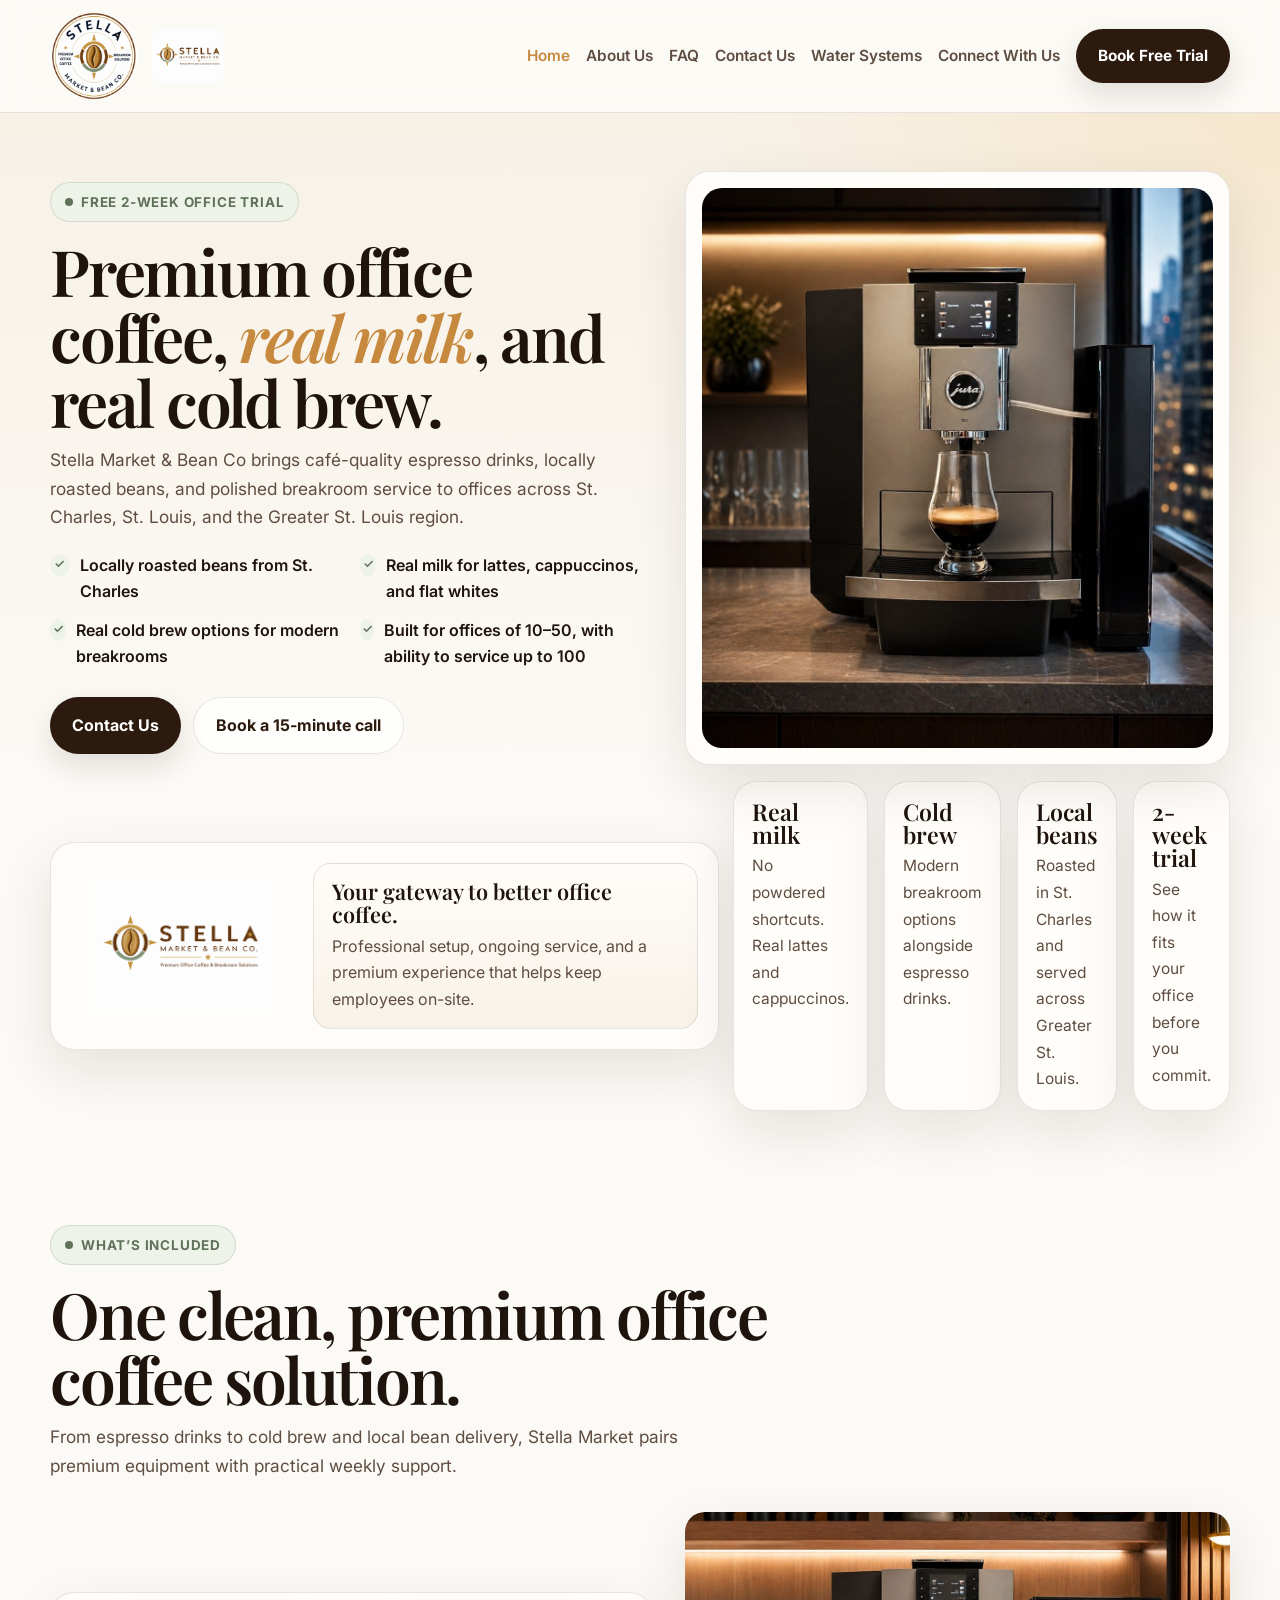
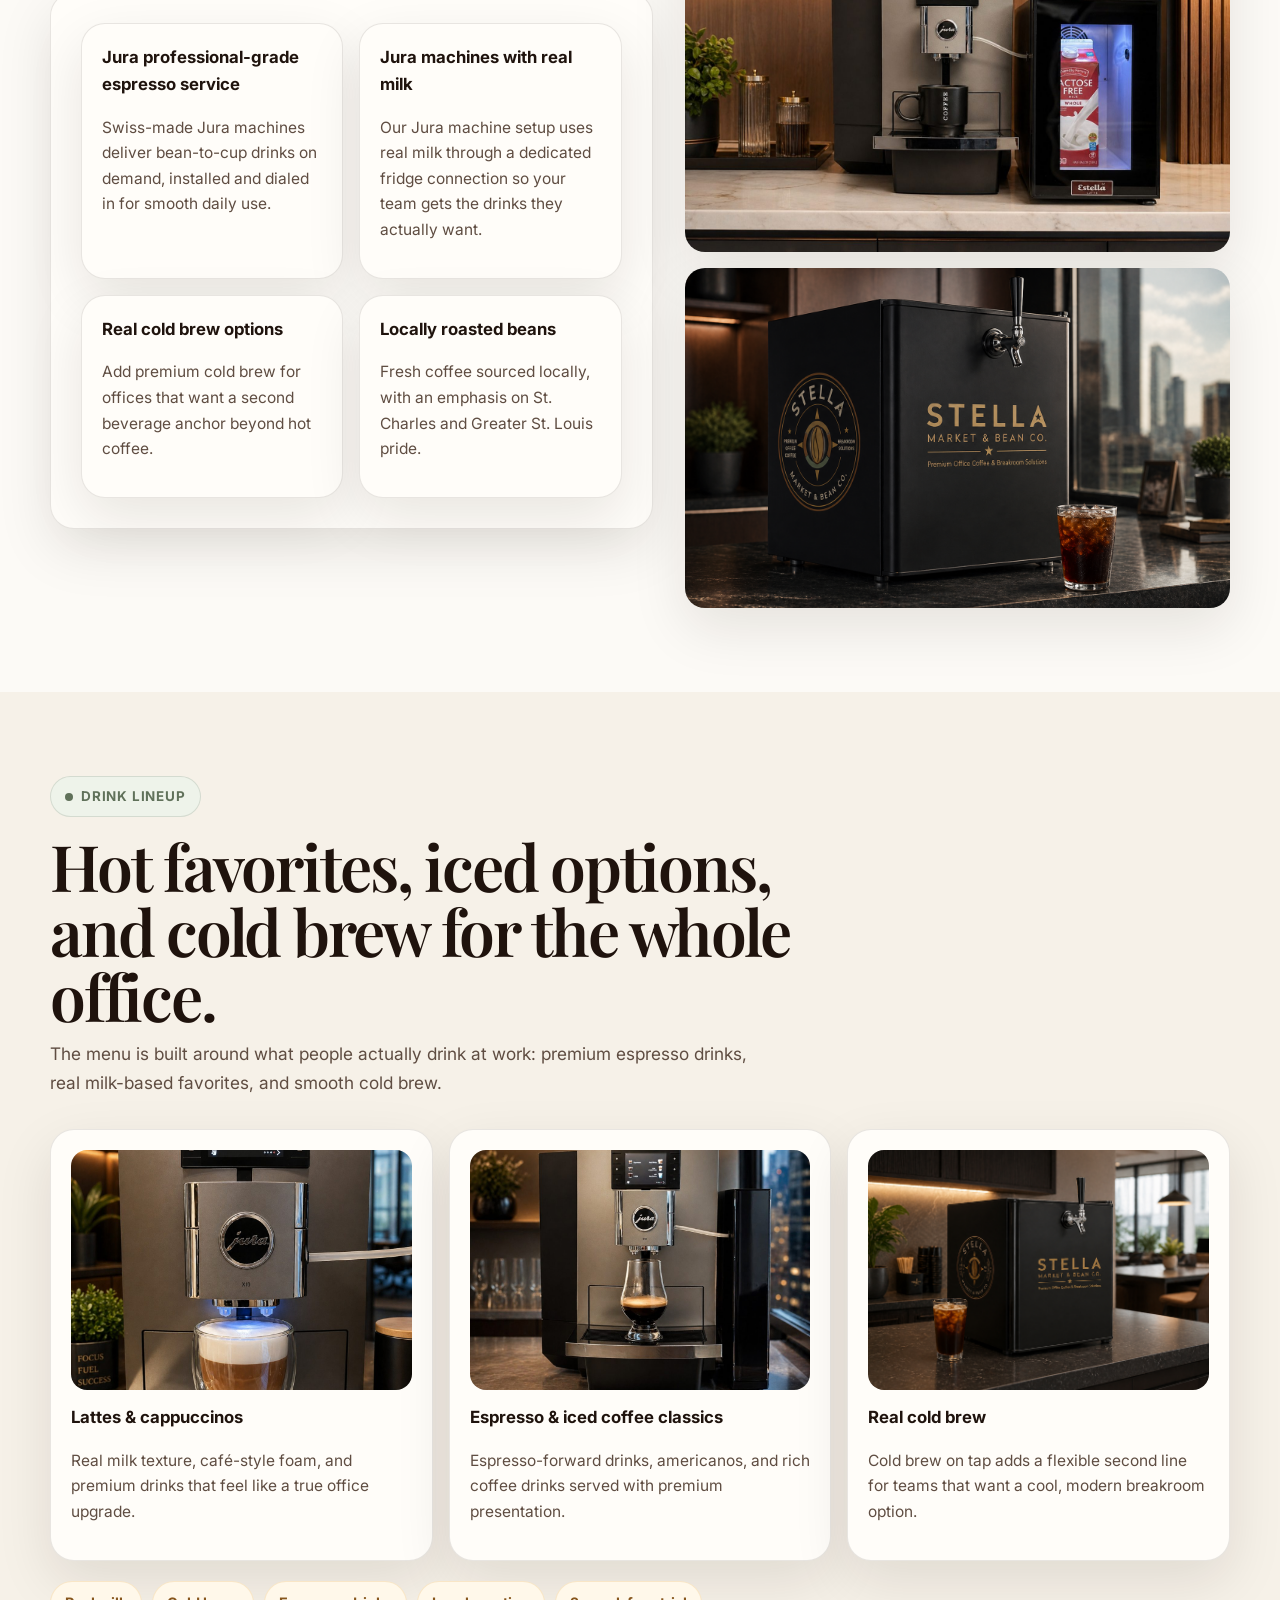
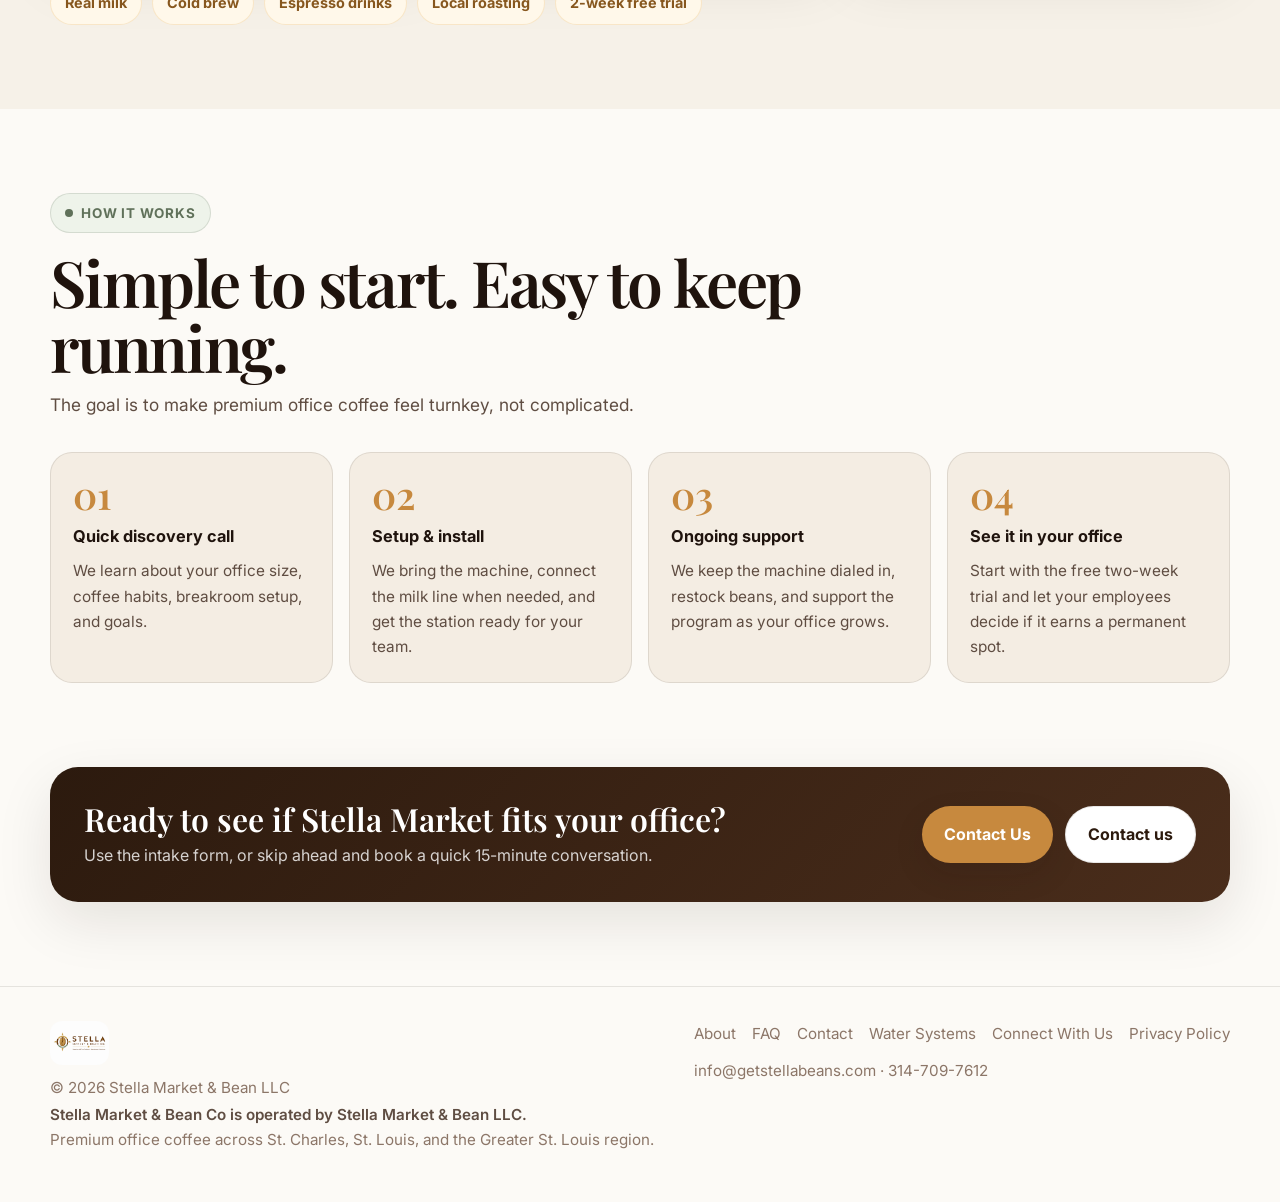
==== commit 94219b24: "Add files via upload" ====
--- a/index.html
+++ b/index.html
@@ -7,7 +7,7 @@
   <script async src="https://www.googletagmanager.com/gtag/js?id=AW-18121859183"></script>
   <script>
     window.dataLayer = window.dataLayer || [];
-    function gtag(){dataLayer.push(arguments);} 
+    function gtag(){dataLayer.push(arguments);}
     gtag('js', new Date());
     gtag('config', 'AW-18121859183');
   </script>
@@ -21,66 +21,69 @@
   <meta property="og:url" content="https://www.getstellabeans.com/">
   <meta property="og:image" content="https://www.getstellabeans.com/assets/images/jura-suite.jpg">
   <meta name="twitter:card" content="summary_large_image">
+  
   <meta name="description" content="Premium office coffee, real milk drinks, cold brew, and locally roasted beans for offices across St. Charles, St. Louis, and Greater St. Louis.">
   <title>Stella Market & Bean Co | Premium Office Coffee in St. Charles & St. Louis</title>
   <link rel="icon" type="image/png" href="assets/images/logo-round.png">
   <link rel="stylesheet" href="assets/styles.css">
   <script type="application/ld+json">
-{
-  "@context": "https://schema.org",
-  "@type": "LocalBusiness",
-  "name": "Stella Market & Bean LLC",
-  "alternateName": "Stella Market & Bean Co",
-  "url": "https://www.getstellabeans.com/",
-  "image": "https://www.getstellabeans.com/assets/images/logo-rect.png",
-  "description": "Premium office coffee, real milk drinks, cold brew, locally roasted beans, and premium office water systems for offices across St. Charles, St. Louis, and Greater St. Louis.",
-  "email": "info@getstellabeans.com",
-  "telephone": "+1-314-709-7612",
-  "areaServed": ["St. Charles, MO", "St. Louis, MO", "Greater St. Louis"],
-  "address": {
-    "@type": "PostalAddress",
-    "addressLocality": "St. Charles",
-    "addressRegion": "MO",
-    "addressCountry": "US"
-  },
-  "makesOffer": [
-    {"@type":"Offer","itemOffered":{"@type":"Service","name":"Premium office coffee service"}},
-    {"@type":"Offer","itemOffered":{"@type":"Service","name":"Cold brew coffee service"}},
-    {"@type":"Offer","itemOffered":{"@type":"Service","name":"Premium office water systems"}}
-  ]
-}
+  {
+    "@context": "https://schema.org",
+    "@type": "LocalBusiness",
+    "name": "Stella Market & Bean LLC",
+    "alternateName": "Stella Market & Bean Co",
+    "url": "https://www.getstellabeans.com/",
+    "image": "https://www.getstellabeans.com/assets/images/logo-rect.png",
+    "description": "Premium office coffee, real milk drinks, cold brew, locally roasted beans, and premium office water systems for offices across St. Charles, St. Louis, and Greater St. Louis.",
+    "email": "info@getstellabeans.com",
+    "telephone": "+1-314-709-7612",
+    "areaServed": ["St. Charles, MO", "St. Louis, MO", "Greater St. Louis"],
+    "address": {
+      "@type": "PostalAddress",
+      "addressLocality": "St. Charles",
+      "addressRegion": "MO",
+      "addressCountry": "US"
+    },
+    "makesOffer": [
+      {"@type":"Offer","itemOffered":{"@type":"Service","name":"Premium office coffee service"}},
+      {"@type":"Offer","itemOffered":{"@type":"Service","name":"Cold brew service"}},
+      {"@type":"Offer","itemOffered":{"@type":"Service","name":"Premium office water systems"}}
+    ]
+  }
   </script>
 </head>
 <body>
   <nav>
     <div class="nav-inner">
-      <a href="index.html" class="brand" aria-label="Stella Market home">
-        <img class="brand-logo" src="assets/images/logo-round.png" alt="Stella Market &amp; Bean Co round logo">
+      <a href="index.html" class="brand" aria-label="Stella home">
+        <img class="brand-logo" src="assets/images/logo-round.png" alt="Stella round logo">
+        <img class="brand-wordmark" src="assets/images/logo-rect.png" alt="Stella Market & Bean Co logo">
       </a>
       <ul class="nav-links">
+
         <li><a href="index.html" class="active">Home</a></li>
         <li><a href="about.html" class="">About Us</a></li>
-        <li><a href="coldbrew.html" class="">Cold Brew</a></li>
         <li><a href="faq.html" class="">FAQ</a></li>
         <li><a href="contact.html" class="">Contact Us</a></li>
         <li><a href="water.html" class="">Water Systems</a></li>
-        <li><a href="intake.html" class="">Intake Form</a></li>
+        <li><a href="intake.html" class="">Connect With Us</a></li>
         <li><a href="https://calendly.com/ronstella-getstellabeans/15min" class="nav-cta" target="_blank" rel="noopener noreferrer">Book Free Trial</a></li>
       </ul>
       <button class="mobile-toggle" aria-expanded="false" aria-label="Open menu">☰</button>
     </div>
     <div class="mobile-menu container">
+
       <a href="index.html">Home</a>
       <a href="about.html">About Us</a>
-      <a href="coldbrew.html">Cold Brew</a>
       <a href="faq.html">FAQ</a>
       <a href="contact.html">Contact Us</a>
       <a href="water.html">Water Systems</a>
-      <a href="intake.html">Intake Form</a>
+      <a href="intake.html">Connect With Us</a>
       <a href="privacy.html">Privacy Policy</a>
       <a href="https://calendly.com/ronstella-getstellabeans/15min" target="_blank" rel="noopener noreferrer">Book a Free Trial</a>
     </div>
   </nav>
+
 <header class="page-hero">
   <div class="container hero-grid">
     <div class="hero-copy">
@@ -91,55 +94,55 @@
         <li>Locally roasted beans from St. Charles</li>
         <li>Real milk for lattes, cappuccinos, and flat whites</li>
         <li>Real cold brew options for modern breakrooms</li>
-        <li>Built for offices of 10–50, with the ability to support larger teams too</li>
+        <li>Built for offices of 10–50, with ability to service up to 100</li>
       </ul>
       <div class="hero-actions">
-        <a href="intake.html" class="btn-primary">Start Your Intake</a>
+        <a href="intake.html" class="btn-primary">Contact Us</a>
         <a href="https://calendly.com/ronstella-getstellabeans/15min" class="btn-secondary" target="_blank" rel="noopener noreferrer">Book a 15-minute call</a>
       </div>
     </div>
     <div class="hero-card">
-      <img src="assets/images/latte-in-bodum.png" alt="Latte in a Bodum double-wall glass in a polished office setting" class="contain-photo soft-photo-bg">
+      <img src="assets/images/jura-suite.jpg" alt="Jura in a polished executive office suite">
+      
     </div>
   </div>
   <div class="container logo-strip">
     <div class="logo-wrap">
-      <div class="logo-tile gateway-tile">
-        <img src="assets/images/logo-round.png" alt="Stella Market &amp; Bean Co round logo">
-        <div class="gateway-note"><strong>Your gateway to better office coffee.</strong><span>Professional setup, ongoing service, and a premium experience that helps keep employees on-site.</span></div>
-      </div>
+      <div class="logo-tile gateway-tile"><img src="assets/images/logo-rect.png" alt="Stella Market & Bean Co wordmark"><div class="gateway-note"><strong>Your gateway to better office coffee.</strong><span>Professional setup, ongoing service, and a premium experience that helps keep employees on-site.</span></div></div>
       <div class="metric-grid">
-        <div class="metric-tile"><strong>Real milk</strong><span>No powdered shortcuts. Real lattes and cappuccinos through Jura professional-grade machines.</span></div>
-        <div class="metric-tile"><strong>Cold brew</strong><span>Modern breakroom options alongside premium espresso drinks.</span></div>
+        <div class="metric-tile"><strong>Real milk</strong><span>No powdered shortcuts. Real lattes and cappuccinos.</span></div>
+        <div class="metric-tile"><strong>Cold brew</strong><span>Modern breakroom options alongside espresso drinks.</span></div>
         <div class="metric-tile"><strong>Local beans</strong><span>Roasted in St. Charles and served across Greater St. Louis.</span></div>
-        <div class="metric-tile"><strong>2-week trial</strong><span>See how Stella Market fits your office before you commit.</span></div>
+        <div class="metric-tile"><strong>2-week trial</strong><span>See how it fits your office before you commit.</span></div>
       </div>
     </div>
   </div>
 </header>
+
 <section class="section">
   <div class="container">
     <div class="section-head">
       <span class="eyebrow">What’s included</span>
       <h2>One clean, premium office coffee solution.</h2>
-      <p>From espresso drinks to cold brew and local bean delivery, Stella Market &amp; Bean Co pairs premium equipment with practical weekly support.</p>
+      <p>From espresso drinks to cold brew and local bean delivery, Stella Market pairs premium equipment with practical weekly support.</p>
     </div>
     <div class="split-grid">
       <div class="split-panel">
         <div class="service-grid">
           <div class="service-card"><h3>Jura professional-grade espresso service</h3><p>Swiss-made Jura machines deliver bean-to-cup drinks on demand, installed and dialed in for smooth daily use.</p></div>
-          <div class="service-card"><h3>Jura machines that use real milk</h3><p>Our Jura machine setup uses real milk through a dedicated fridge connection so your team gets the drinks they actually want.</p></div>
+          <div class="service-card"><h3>Jura machines with real milk</h3><p>Our Jura machine setup uses real milk through a dedicated fridge connection so your team gets the drinks they actually want.</p></div>
           <div class="service-card"><h3>Real cold brew options</h3><p>Add premium cold brew for offices that want a second beverage anchor beyond hot coffee.</p></div>
           <div class="service-card"><h3>Locally roasted beans</h3><p>Fresh coffee sourced locally, with an emphasis on St. Charles and Greater St. Louis pride.</p></div>
         </div>
       </div>
       <div class="image-stack">
-        <img src="assets/images/jura-estella-suite.jpg" alt="Jura machine and milk fridge in a premium office suite" class="contain-photo soft-photo-bg">
-        <img src="assets/images/jura-for-website.png" alt="Jura professional coffee machine styled for the website" class="contain-photo soft-photo-bg">
-      </div>
-    </div>
-  </div>
-</section>
+        <img src="assets/images/jura-estella-suite.jpg" alt="Jura and milk fridge in premium office suite">
+        <img src="assets/images/coldbrew-kegerator-3.png" alt="Cold brew kegerator on an office countertop">
+      </div>
+    </div>
+  </div>
+</section>
+
 <section class="section" style="background:var(--bg2);">
   <div class="container">
     <div class="section-head">
@@ -149,17 +152,17 @@
     </div>
     <div class="drink-grid">
       <article class="drink-card">
-        <img src="assets/images/latte-in-bodum-wide.png" alt="Latte in a wide Bodum glass" class="contain-photo soft-photo-bg">
+        <img src="assets/images/hero-latte.jpg" alt="Latte in double-wall glass">
         <h3>Lattes &amp; cappuccinos</h3>
         <p>Real milk texture, café-style foam, and premium drinks that feel like a true office upgrade.</p>
       </article>
       <article class="drink-card">
-        <img src="assets/images/espresso-in-glencairn-glass.png" alt="Espresso served in a Glencairn glass" class="contain-photo soft-photo-bg">
+        <img src="assets/images/coldbrew-glass.jpg" alt="Cold brew or espresso served in premium glass">
         <h3>Espresso &amp; iced coffee classics</h3>
         <p>Espresso-forward drinks, americanos, and rich coffee drinks served with premium presentation.</p>
       </article>
       <article class="drink-card">
-        <img src="assets/images/coldbrew-kegerator-1.png" alt="Cold brew coffee kegerator styled for office service" class="contain-photo soft-photo-bg">
+        <img src="assets/images/coldbrew-kegerator-2.png" alt="Cold brew kegerator styled for office service">
         <h3>Real cold brew</h3>
         <p>Cold brew on tap adds a flexible second line for teams that want a cool, modern breakroom option.</p>
       </article>
@@ -173,6 +176,7 @@
     </div>
   </div>
 </section>
+
 <section class="section">
   <div class="container">
     <div class="section-head">
@@ -181,43 +185,43 @@
       <p>The goal is to make premium office coffee feel turnkey, not complicated.</p>
     </div>
     <div class="process-grid">
-      <div class="process-step"><span class="num">1</span><h3>Quick intake</h3><p>Tell Stella Market about your office size, drink preferences, and breakroom setup.</p></div>
-      <div class="process-step"><span class="num">2</span><h3>Consultation</h3><p>We talk through your team, machine fit, cold brew needs, and ideal service plan.</p></div>
-      <div class="process-step"><span class="num">3</span><h3>Free 2-week trial</h3><p>See the equipment, drinks, and overall experience in your real office environment.</p></div>
-      <div class="process-step"><span class="num">4</span><h3>Ongoing service</h3><p>Stella Market keeps the setup polished with beans, support, and ongoing service.</p></div>
-    </div>
-  </div>
-</section>
+      <div class="process-step"><span class="num">01</span><h3>Quick discovery call</h3><p>We learn about your office size, coffee habits, breakroom setup, and goals.</p></div>
+      <div class="process-step"><span class="num">02</span><h3>Setup &amp; install</h3><p>We bring the machine, connect the milk line when needed, and get the station ready for your team.</p></div>
+      <div class="process-step"><span class="num">03</span><h3>Ongoing support</h3><p>We keep the machine dialed in, restock beans, and support the program as your office grows.</p></div>
+      <div class="process-step"><span class="num">04</span><h3>See it in your office</h3><p>Start with the free two-week trial and let your employees decide if it earns a permanent spot.</p></div>
+    </div>
+  </div>
+</section>
+
 <section class="section" style="padding-top:0;">
   <div class="container">
     <div class="cta-band">
       <div>
-        <h3>Ready to upgrade your office coffee?</h3>
-        <p>Start with a short intake or book a 15-minute conversation with Stella Market &amp; Bean Co.</p>
+        <h3>Ready to see if Stella Market fits your office?</h3>
+        <p>Use the intake form, or skip ahead and book a quick 15-minute conversation.</p>
       </div>
       <div style="display:flex;gap:12px;flex-wrap:wrap;">
-        <a href="intake.html" class="btn-primary" style="background:var(--latte);">Start intake form</a>
-        <a href="coldbrew.html" class="btn-secondary" style="background:#fff;color:var(--coffee);">Explore cold brew</a>
-      </div>
-    </div>
-  </div>
-</section>
+        <a href="intake.html" class="btn-primary" style="background:var(--latte);">Contact Us</a>
+        <a href="contact.html" class="btn-secondary" style="background:#fff;color:var(--coffee);">Contact us</a>
+      </div>
+    </div>
+  </div>
+</section>
+
   <footer>
     <div class="container footer-row">
       <div>
-        <img src="assets/images/logo-rect.png" alt="Stella Market &amp; Bean Co logo" style="height:54px;width:auto;border-radius:12px;margin-bottom:10px;">
+        <img src="assets/images/logo-rect.png" alt="Stella Market & Bean Co logo" style="height:44px;width:auto;border-radius:12px;margin-bottom:10px;">
         <div>© 2026 Stella Market &amp; Bean LLC</div>
-        <div class="footer-legal">Stella Market &amp; Bean Co is operated by Stella Market &amp; Bean LLC.</div>
-        <div>Premium office coffee across St. Charles, St. Louis, and the Greater St. Louis region.</div>
+        <div class="footer-legal">Stella Market &amp; Bean Co is operated by Stella Market &amp; Bean LLC.</div><div>Premium office coffee across St. Charles, St. Louis, and the Greater St. Louis region.</div>
       </div>
       <div>
         <div class="footer-links">
           <a href="about.html">About</a>
-          <a href="coldbrew.html">Cold Brew</a>
           <a href="faq.html">FAQ</a>
           <a href="contact.html">Contact</a>
           <a href="water.html">Water Systems</a>
-          <a href="intake.html">Intake Form</a>
+          <a href="intake.html">Connect With Us</a>
           <a href="privacy.html">Privacy Policy</a>
         </div>
         <div style="margin-top:12px;"><a href="mailto:info@getstellabeans.com">info@getstellabeans.com</a> · <a href="tel:+13147097612">314-709-7612</a></div>
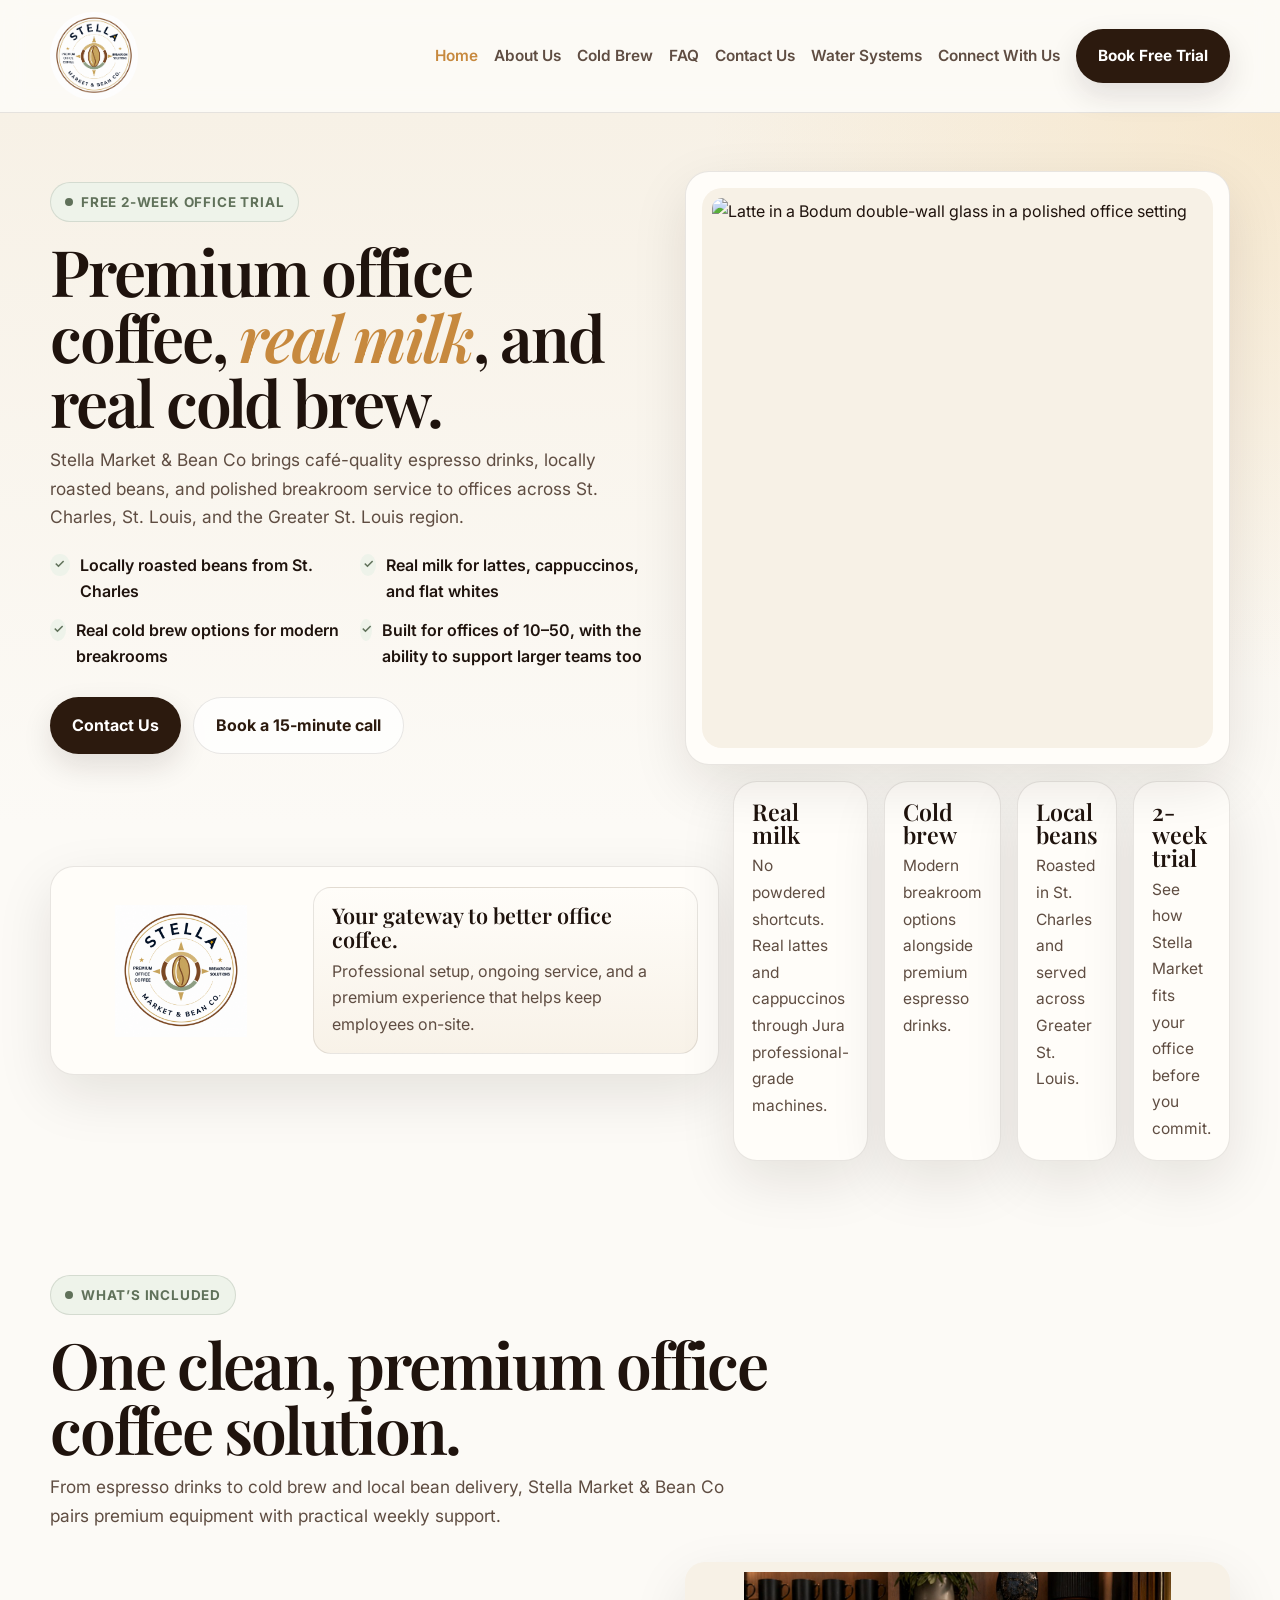
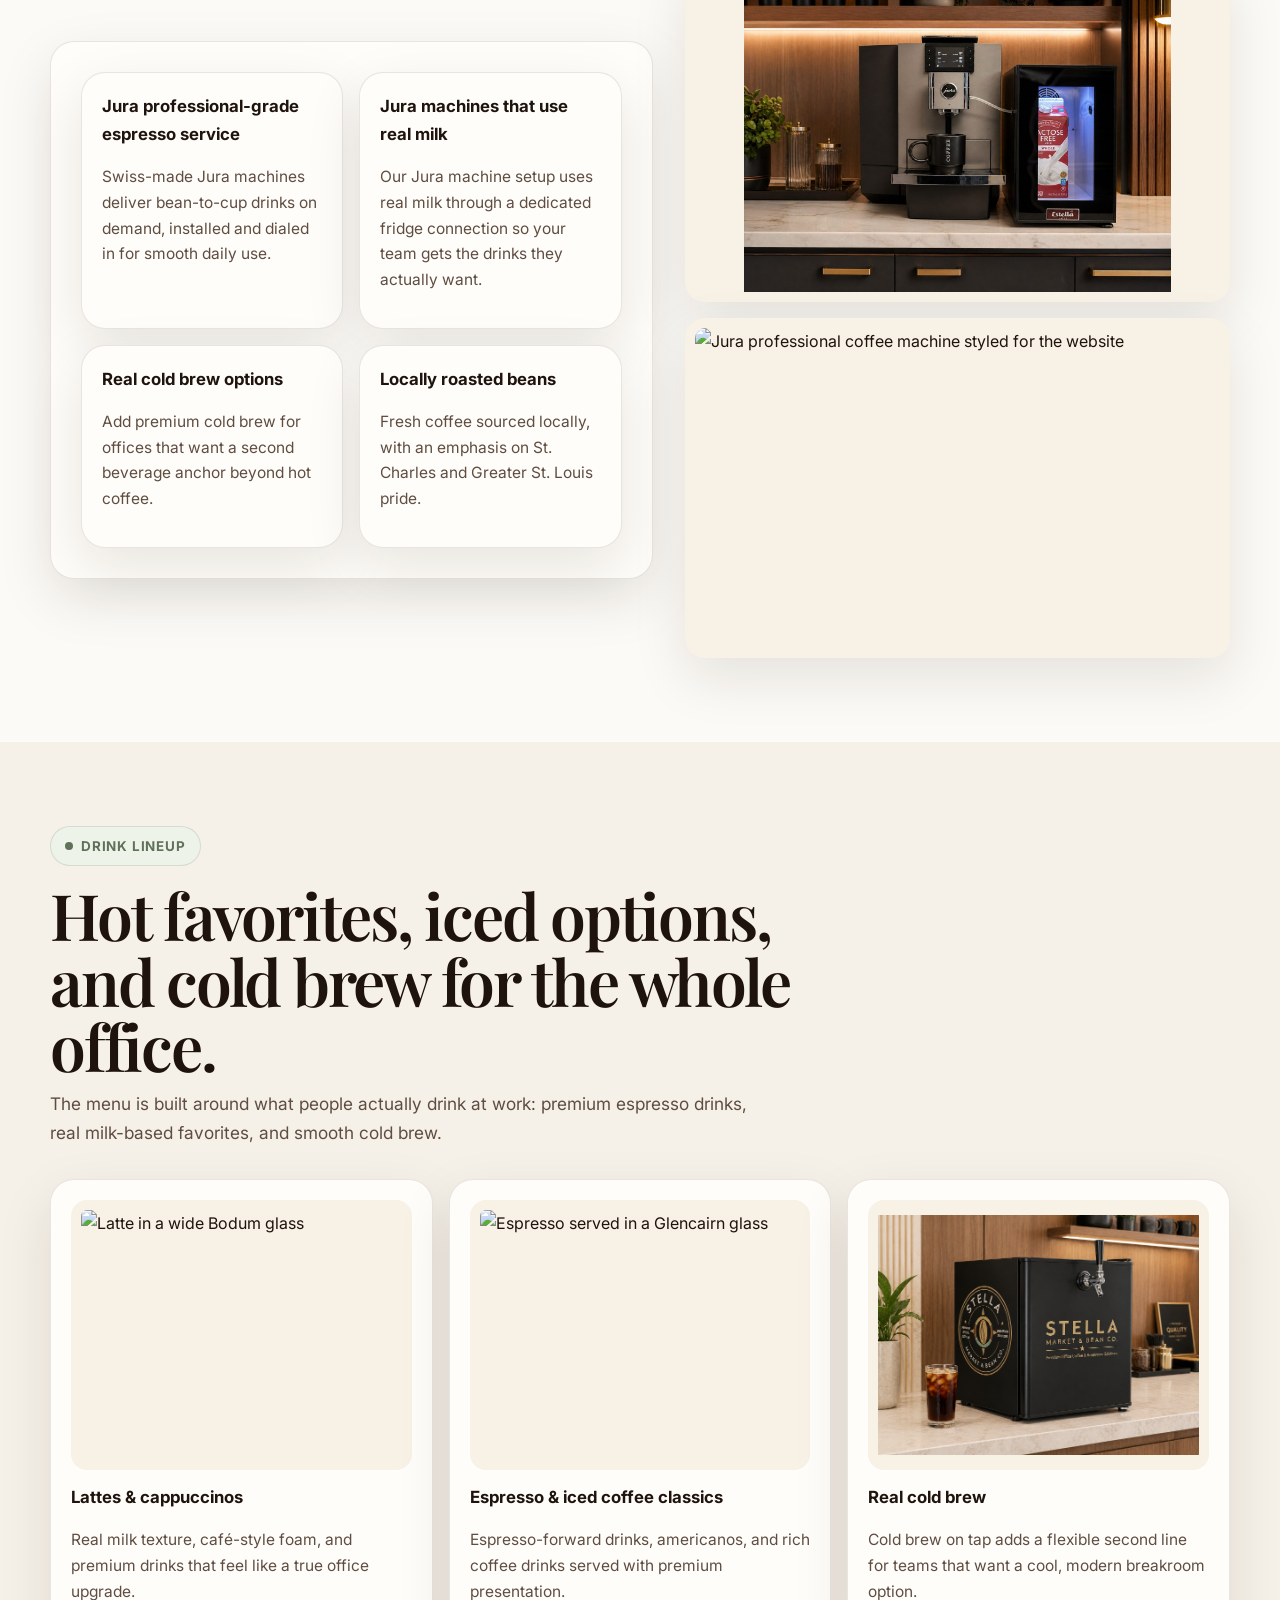
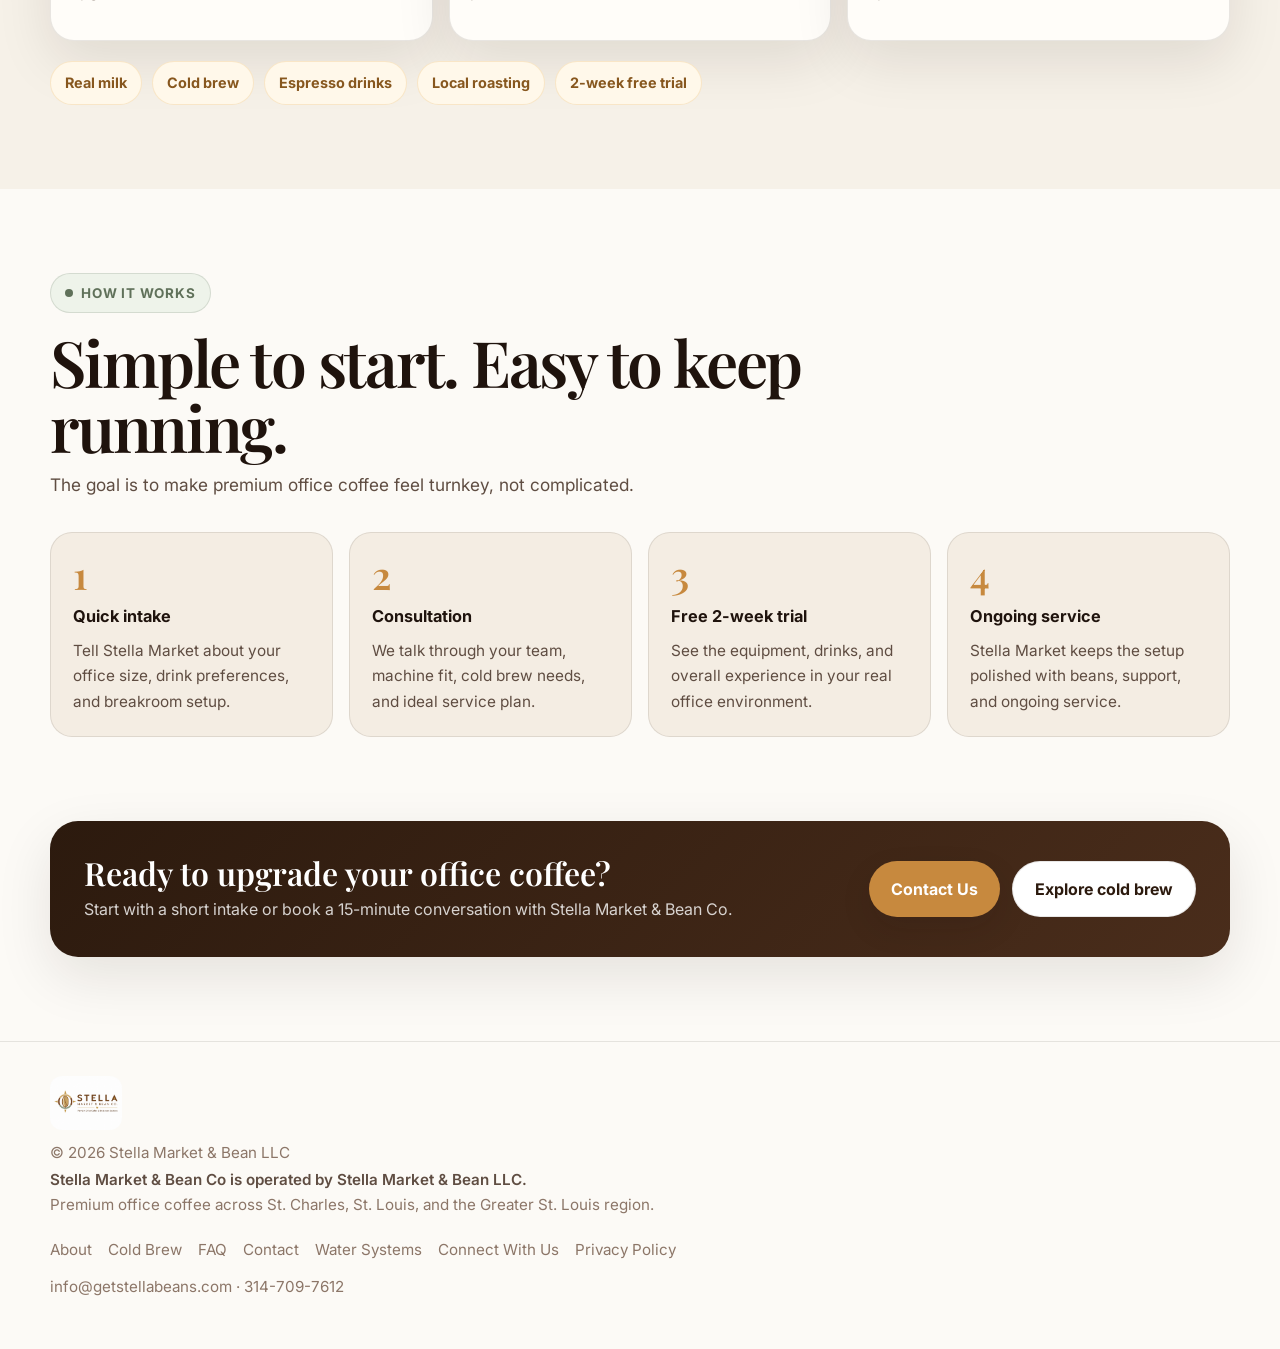
==== commit 38c71dc1: "Add files via upload" ====
--- a/index.html
+++ b/index.html
@@ -7,7 +7,7 @@
   <script async src="https://www.googletagmanager.com/gtag/js?id=AW-18121859183"></script>
   <script>
     window.dataLayer = window.dataLayer || [];
-    function gtag(){dataLayer.push(arguments);}
+    function gtag(){dataLayer.push(arguments);} 
     gtag('js', new Date());
     gtag('config', 'AW-18121859183');
   </script>
@@ -21,48 +21,46 @@
   <meta property="og:url" content="https://www.getstellabeans.com/">
   <meta property="og:image" content="https://www.getstellabeans.com/assets/images/jura-suite.jpg">
   <meta name="twitter:card" content="summary_large_image">
-  
   <meta name="description" content="Premium office coffee, real milk drinks, cold brew, and locally roasted beans for offices across St. Charles, St. Louis, and Greater St. Louis.">
   <title>Stella Market & Bean Co | Premium Office Coffee in St. Charles & St. Louis</title>
   <link rel="icon" type="image/png" href="assets/images/logo-round.png">
   <link rel="stylesheet" href="assets/styles.css">
   <script type="application/ld+json">
-  {
-    "@context": "https://schema.org",
-    "@type": "LocalBusiness",
-    "name": "Stella Market & Bean LLC",
-    "alternateName": "Stella Market & Bean Co",
-    "url": "https://www.getstellabeans.com/",
-    "image": "https://www.getstellabeans.com/assets/images/logo-rect.png",
-    "description": "Premium office coffee, real milk drinks, cold brew, locally roasted beans, and premium office water systems for offices across St. Charles, St. Louis, and Greater St. Louis.",
-    "email": "info@getstellabeans.com",
-    "telephone": "+1-314-709-7612",
-    "areaServed": ["St. Charles, MO", "St. Louis, MO", "Greater St. Louis"],
-    "address": {
-      "@type": "PostalAddress",
-      "addressLocality": "St. Charles",
-      "addressRegion": "MO",
-      "addressCountry": "US"
-    },
-    "makesOffer": [
-      {"@type":"Offer","itemOffered":{"@type":"Service","name":"Premium office coffee service"}},
-      {"@type":"Offer","itemOffered":{"@type":"Service","name":"Cold brew service"}},
-      {"@type":"Offer","itemOffered":{"@type":"Service","name":"Premium office water systems"}}
-    ]
-  }
+{
+  "@context": "https://schema.org",
+  "@type": "LocalBusiness",
+  "name": "Stella Market & Bean LLC",
+  "alternateName": "Stella Market & Bean Co",
+  "url": "https://www.getstellabeans.com/",
+  "image": "https://www.getstellabeans.com/assets/images/logo-rect.png",
+  "description": "Premium office coffee, real milk drinks, cold brew, locally roasted beans, and premium office water systems for offices across St. Charles, St. Louis, and Greater St. Louis.",
+  "email": "info@getstellabeans.com",
+  "telephone": "+1-314-709-7612",
+  "areaServed": ["St. Charles, MO", "St. Louis, MO", "Greater St. Louis"],
+  "address": {
+    "@type": "PostalAddress",
+    "addressLocality": "St. Charles",
+    "addressRegion": "MO",
+    "addressCountry": "US"
+  },
+  "makesOffer": [
+    {"@type":"Offer","itemOffered":{"@type":"Service","name":"Premium office coffee service"}},
+    {"@type":"Offer","itemOffered":{"@type":"Service","name":"Cold brew coffee service"}},
+    {"@type":"Offer","itemOffered":{"@type":"Service","name":"Premium office water systems"}}
+  ]
+}
   </script>
 </head>
 <body>
   <nav>
     <div class="nav-inner">
-      <a href="index.html" class="brand" aria-label="Stella home">
-        <img class="brand-logo" src="assets/images/logo-round.png" alt="Stella round logo">
-        <img class="brand-wordmark" src="assets/images/logo-rect.png" alt="Stella Market & Bean Co logo">
+      <a href="index.html" class="brand" aria-label="Stella Market home">
+        <img class="brand-logo" src="assets/images/logo-round.png" alt="Stella Market &amp; Bean Co round logo">
       </a>
       <ul class="nav-links">
-
         <li><a href="index.html" class="active">Home</a></li>
         <li><a href="about.html" class="">About Us</a></li>
+        <li><a href="coldbrew.html" class="">Cold Brew</a></li>
         <li><a href="faq.html" class="">FAQ</a></li>
         <li><a href="contact.html" class="">Contact Us</a></li>
         <li><a href="water.html" class="">Water Systems</a></li>
@@ -72,9 +70,9 @@
       <button class="mobile-toggle" aria-expanded="false" aria-label="Open menu">☰</button>
     </div>
     <div class="mobile-menu container">
-
       <a href="index.html">Home</a>
       <a href="about.html">About Us</a>
+      <a href="coldbrew.html">Cold Brew</a>
       <a href="faq.html">FAQ</a>
       <a href="contact.html">Contact Us</a>
       <a href="water.html">Water Systems</a>
@@ -83,7 +81,6 @@
       <a href="https://calendly.com/ronstella-getstellabeans/15min" target="_blank" rel="noopener noreferrer">Book a Free Trial</a>
     </div>
   </nav>
-
 <header class="page-hero">
   <div class="container hero-grid">
     <div class="hero-copy">
@@ -94,7 +91,7 @@
         <li>Locally roasted beans from St. Charles</li>
         <li>Real milk for lattes, cappuccinos, and flat whites</li>
         <li>Real cold brew options for modern breakrooms</li>
-        <li>Built for offices of 10–50, with ability to service up to 100</li>
+        <li>Built for offices of 10–50, with the ability to support larger teams too</li>
       </ul>
       <div class="hero-actions">
         <a href="intake.html" class="btn-primary">Contact Us</a>
@@ -102,47 +99,47 @@
       </div>
     </div>
     <div class="hero-card">
-      <img src="assets/images/jura-suite.jpg" alt="Jura in a polished executive office suite">
-      
+      <img src="assets/images/latte-in-bodum.png" alt="Latte in a Bodum double-wall glass in a polished office setting" class="contain-photo soft-photo-bg">
     </div>
   </div>
   <div class="container logo-strip">
     <div class="logo-wrap">
-      <div class="logo-tile gateway-tile"><img src="assets/images/logo-rect.png" alt="Stella Market & Bean Co wordmark"><div class="gateway-note"><strong>Your gateway to better office coffee.</strong><span>Professional setup, ongoing service, and a premium experience that helps keep employees on-site.</span></div></div>
+      <div class="logo-tile gateway-tile">
+        <img src="assets/images/logo-round.png" alt="Stella Market &amp; Bean Co round logo">
+        <div class="gateway-note"><strong>Your gateway to better office coffee.</strong><span>Professional setup, ongoing service, and a premium experience that helps keep employees on-site.</span></div>
+      </div>
       <div class="metric-grid">
-        <div class="metric-tile"><strong>Real milk</strong><span>No powdered shortcuts. Real lattes and cappuccinos.</span></div>
-        <div class="metric-tile"><strong>Cold brew</strong><span>Modern breakroom options alongside espresso drinks.</span></div>
+        <div class="metric-tile"><strong>Real milk</strong><span>No powdered shortcuts. Real lattes and cappuccinos through Jura professional-grade machines.</span></div>
+        <div class="metric-tile"><strong>Cold brew</strong><span>Modern breakroom options alongside premium espresso drinks.</span></div>
         <div class="metric-tile"><strong>Local beans</strong><span>Roasted in St. Charles and served across Greater St. Louis.</span></div>
-        <div class="metric-tile"><strong>2-week trial</strong><span>See how it fits your office before you commit.</span></div>
+        <div class="metric-tile"><strong>2-week trial</strong><span>See how Stella Market fits your office before you commit.</span></div>
       </div>
     </div>
   </div>
 </header>
-
 <section class="section">
   <div class="container">
     <div class="section-head">
       <span class="eyebrow">What’s included</span>
       <h2>One clean, premium office coffee solution.</h2>
-      <p>From espresso drinks to cold brew and local bean delivery, Stella Market pairs premium equipment with practical weekly support.</p>
+      <p>From espresso drinks to cold brew and local bean delivery, Stella Market &amp; Bean Co pairs premium equipment with practical weekly support.</p>
     </div>
     <div class="split-grid">
       <div class="split-panel">
         <div class="service-grid">
           <div class="service-card"><h3>Jura professional-grade espresso service</h3><p>Swiss-made Jura machines deliver bean-to-cup drinks on demand, installed and dialed in for smooth daily use.</p></div>
-          <div class="service-card"><h3>Jura machines with real milk</h3><p>Our Jura machine setup uses real milk through a dedicated fridge connection so your team gets the drinks they actually want.</p></div>
+          <div class="service-card"><h3>Jura machines that use real milk</h3><p>Our Jura machine setup uses real milk through a dedicated fridge connection so your team gets the drinks they actually want.</p></div>
           <div class="service-card"><h3>Real cold brew options</h3><p>Add premium cold brew for offices that want a second beverage anchor beyond hot coffee.</p></div>
           <div class="service-card"><h3>Locally roasted beans</h3><p>Fresh coffee sourced locally, with an emphasis on St. Charles and Greater St. Louis pride.</p></div>
         </div>
       </div>
       <div class="image-stack">
-        <img src="assets/images/jura-estella-suite.jpg" alt="Jura and milk fridge in premium office suite">
-        <img src="assets/images/coldbrew-kegerator-3.png" alt="Cold brew kegerator on an office countertop">
-      </div>
-    </div>
-  </div>
-</section>
-
+        <img src="assets/images/jura-estella-suite.jpg" alt="Jura machine and milk fridge in a premium office suite" class="contain-photo soft-photo-bg">
+        <img src="assets/images/jura-for-website.png" alt="Jura professional coffee machine styled for the website" class="contain-photo soft-photo-bg">
+      </div>
+    </div>
+  </div>
+</section>
 <section class="section" style="background:var(--bg2);">
   <div class="container">
     <div class="section-head">
@@ -152,17 +149,17 @@
     </div>
     <div class="drink-grid">
       <article class="drink-card">
-        <img src="assets/images/hero-latte.jpg" alt="Latte in double-wall glass">
+        <img src="assets/images/latte-in-bodum-wide.png" alt="Latte in a wide Bodum glass" class="contain-photo soft-photo-bg">
         <h3>Lattes &amp; cappuccinos</h3>
         <p>Real milk texture, café-style foam, and premium drinks that feel like a true office upgrade.</p>
       </article>
       <article class="drink-card">
-        <img src="assets/images/coldbrew-glass.jpg" alt="Cold brew or espresso served in premium glass">
+        <img src="assets/images/espresso-in-glencairn-glass.png" alt="Espresso served in a Glencairn glass" class="contain-photo soft-photo-bg">
         <h3>Espresso &amp; iced coffee classics</h3>
         <p>Espresso-forward drinks, americanos, and rich coffee drinks served with premium presentation.</p>
       </article>
       <article class="drink-card">
-        <img src="assets/images/coldbrew-kegerator-2.png" alt="Cold brew kegerator styled for office service">
+        <img src="assets/images/coldbrew-kegerator-1.png" alt="Cold brew coffee kegerator styled for office service" class="contain-photo soft-photo-bg">
         <h3>Real cold brew</h3>
         <p>Cold brew on tap adds a flexible second line for teams that want a cool, modern breakroom option.</p>
       </article>
@@ -176,7 +173,6 @@
     </div>
   </div>
 </section>
-
 <section class="section">
   <div class="container">
     <div class="section-head">
@@ -185,39 +181,39 @@
       <p>The goal is to make premium office coffee feel turnkey, not complicated.</p>
     </div>
     <div class="process-grid">
-      <div class="process-step"><span class="num">01</span><h3>Quick discovery call</h3><p>We learn about your office size, coffee habits, breakroom setup, and goals.</p></div>
-      <div class="process-step"><span class="num">02</span><h3>Setup &amp; install</h3><p>We bring the machine, connect the milk line when needed, and get the station ready for your team.</p></div>
-      <div class="process-step"><span class="num">03</span><h3>Ongoing support</h3><p>We keep the machine dialed in, restock beans, and support the program as your office grows.</p></div>
-      <div class="process-step"><span class="num">04</span><h3>See it in your office</h3><p>Start with the free two-week trial and let your employees decide if it earns a permanent spot.</p></div>
-    </div>
-  </div>
-</section>
-
+      <div class="process-step"><span class="num">1</span><h3>Quick intake</h3><p>Tell Stella Market about your office size, drink preferences, and breakroom setup.</p></div>
+      <div class="process-step"><span class="num">2</span><h3>Consultation</h3><p>We talk through your team, machine fit, cold brew needs, and ideal service plan.</p></div>
+      <div class="process-step"><span class="num">3</span><h3>Free 2-week trial</h3><p>See the equipment, drinks, and overall experience in your real office environment.</p></div>
+      <div class="process-step"><span class="num">4</span><h3>Ongoing service</h3><p>Stella Market keeps the setup polished with beans, support, and ongoing service.</p></div>
+    </div>
+  </div>
+</section>
 <section class="section" style="padding-top:0;">
   <div class="container">
     <div class="cta-band">
       <div>
-        <h3>Ready to see if Stella Market fits your office?</h3>
-        <p>Use the intake form, or skip ahead and book a quick 15-minute conversation.</p>
+        <h3>Ready to upgrade your office coffee?</h3>
+        <p>Start with a short intake or book a 15-minute conversation with Stella Market &amp; Bean Co.</p>
       </div>
       <div style="display:flex;gap:12px;flex-wrap:wrap;">
         <a href="intake.html" class="btn-primary" style="background:var(--latte);">Contact Us</a>
-        <a href="contact.html" class="btn-secondary" style="background:#fff;color:var(--coffee);">Contact us</a>
-      </div>
-    </div>
-  </div>
-</section>
-
+        <a href="coldbrew.html" class="btn-secondary" style="background:#fff;color:var(--coffee);">Explore cold brew</a>
+      </div>
+    </div>
+  </div>
+</section>
   <footer>
     <div class="container footer-row">
       <div>
-        <img src="assets/images/logo-rect.png" alt="Stella Market & Bean Co logo" style="height:44px;width:auto;border-radius:12px;margin-bottom:10px;">
+        <img src="assets/images/logo-rect.png" alt="Stella Market &amp; Bean Co logo" style="height:54px;width:auto;border-radius:12px;margin-bottom:10px;">
         <div>© 2026 Stella Market &amp; Bean LLC</div>
-        <div class="footer-legal">Stella Market &amp; Bean Co is operated by Stella Market &amp; Bean LLC.</div><div>Premium office coffee across St. Charles, St. Louis, and the Greater St. Louis region.</div>
+        <div class="footer-legal">Stella Market &amp; Bean Co is operated by Stella Market &amp; Bean LLC.</div>
+        <div>Premium office coffee across St. Charles, St. Louis, and the Greater St. Louis region.</div>
       </div>
       <div>
         <div class="footer-links">
           <a href="about.html">About</a>
+          <a href="coldbrew.html">Cold Brew</a>
           <a href="faq.html">FAQ</a>
           <a href="contact.html">Contact</a>
           <a href="water.html">Water Systems</a>
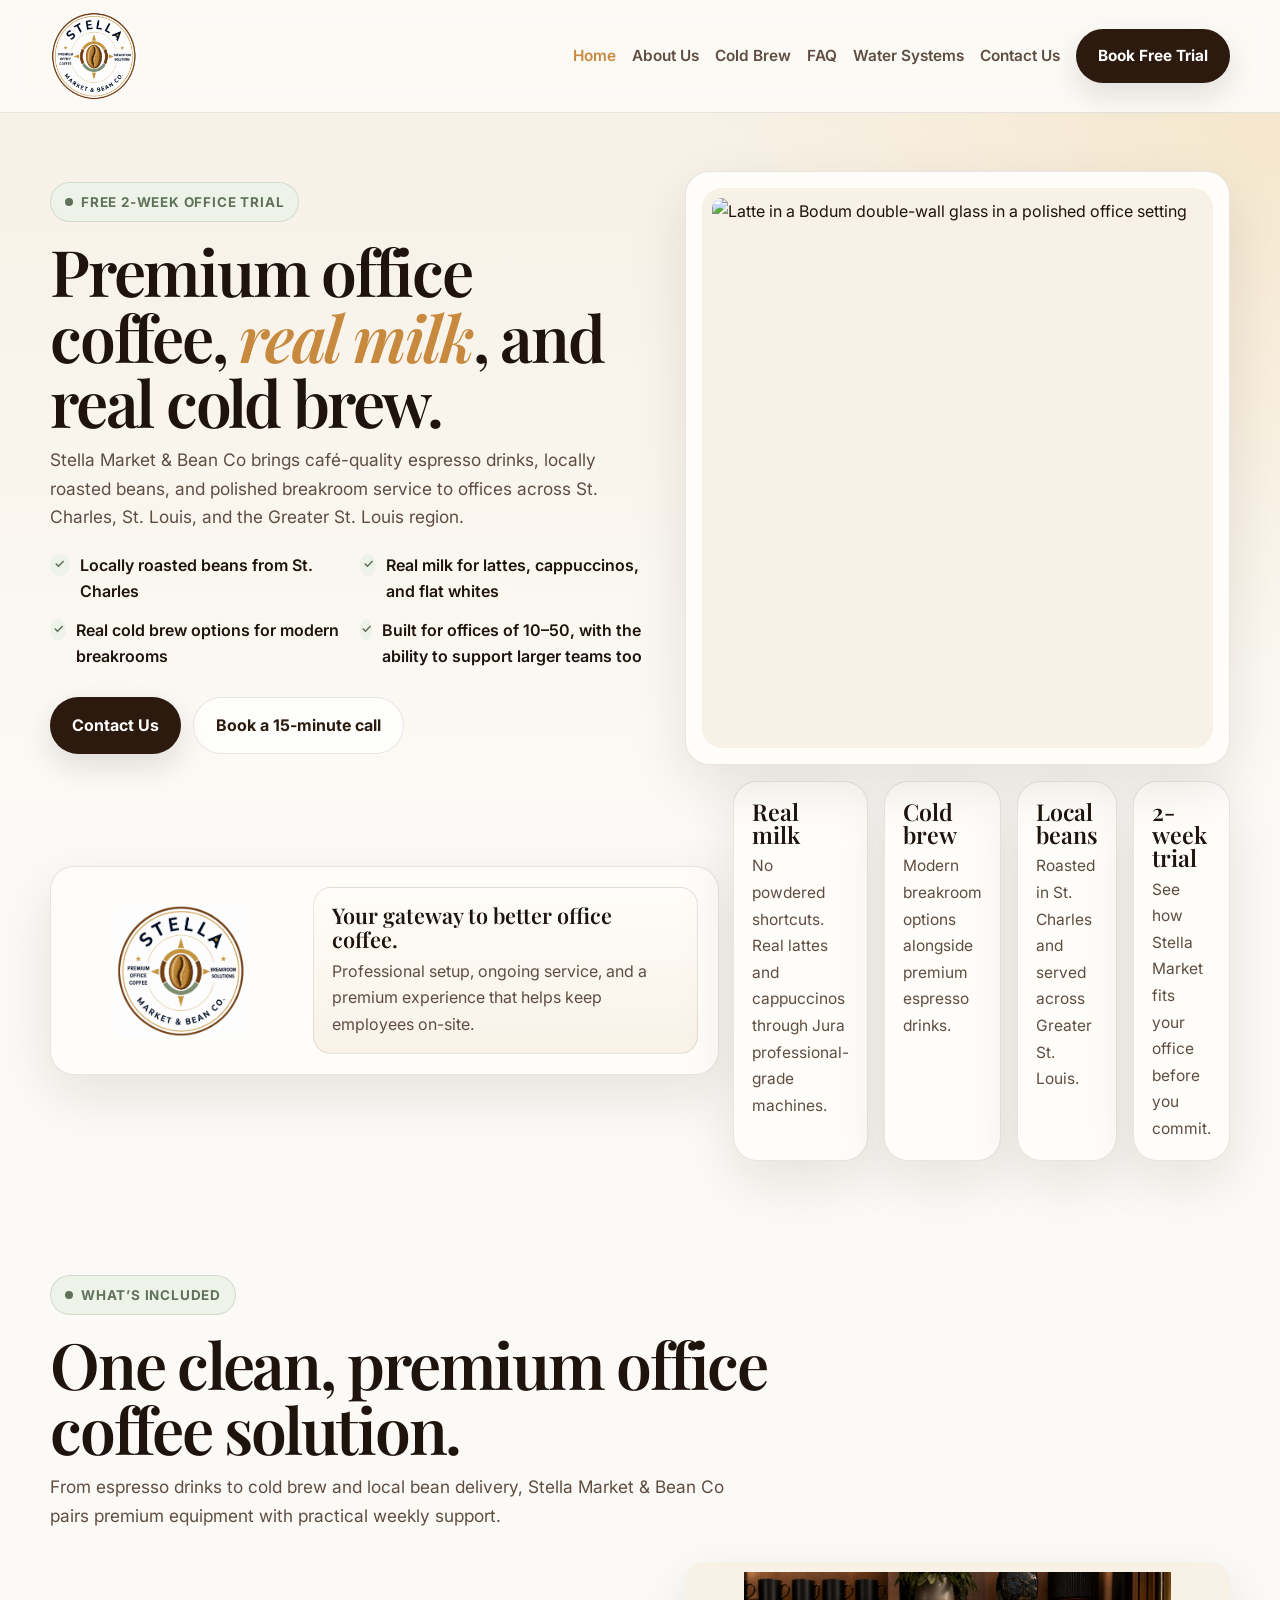
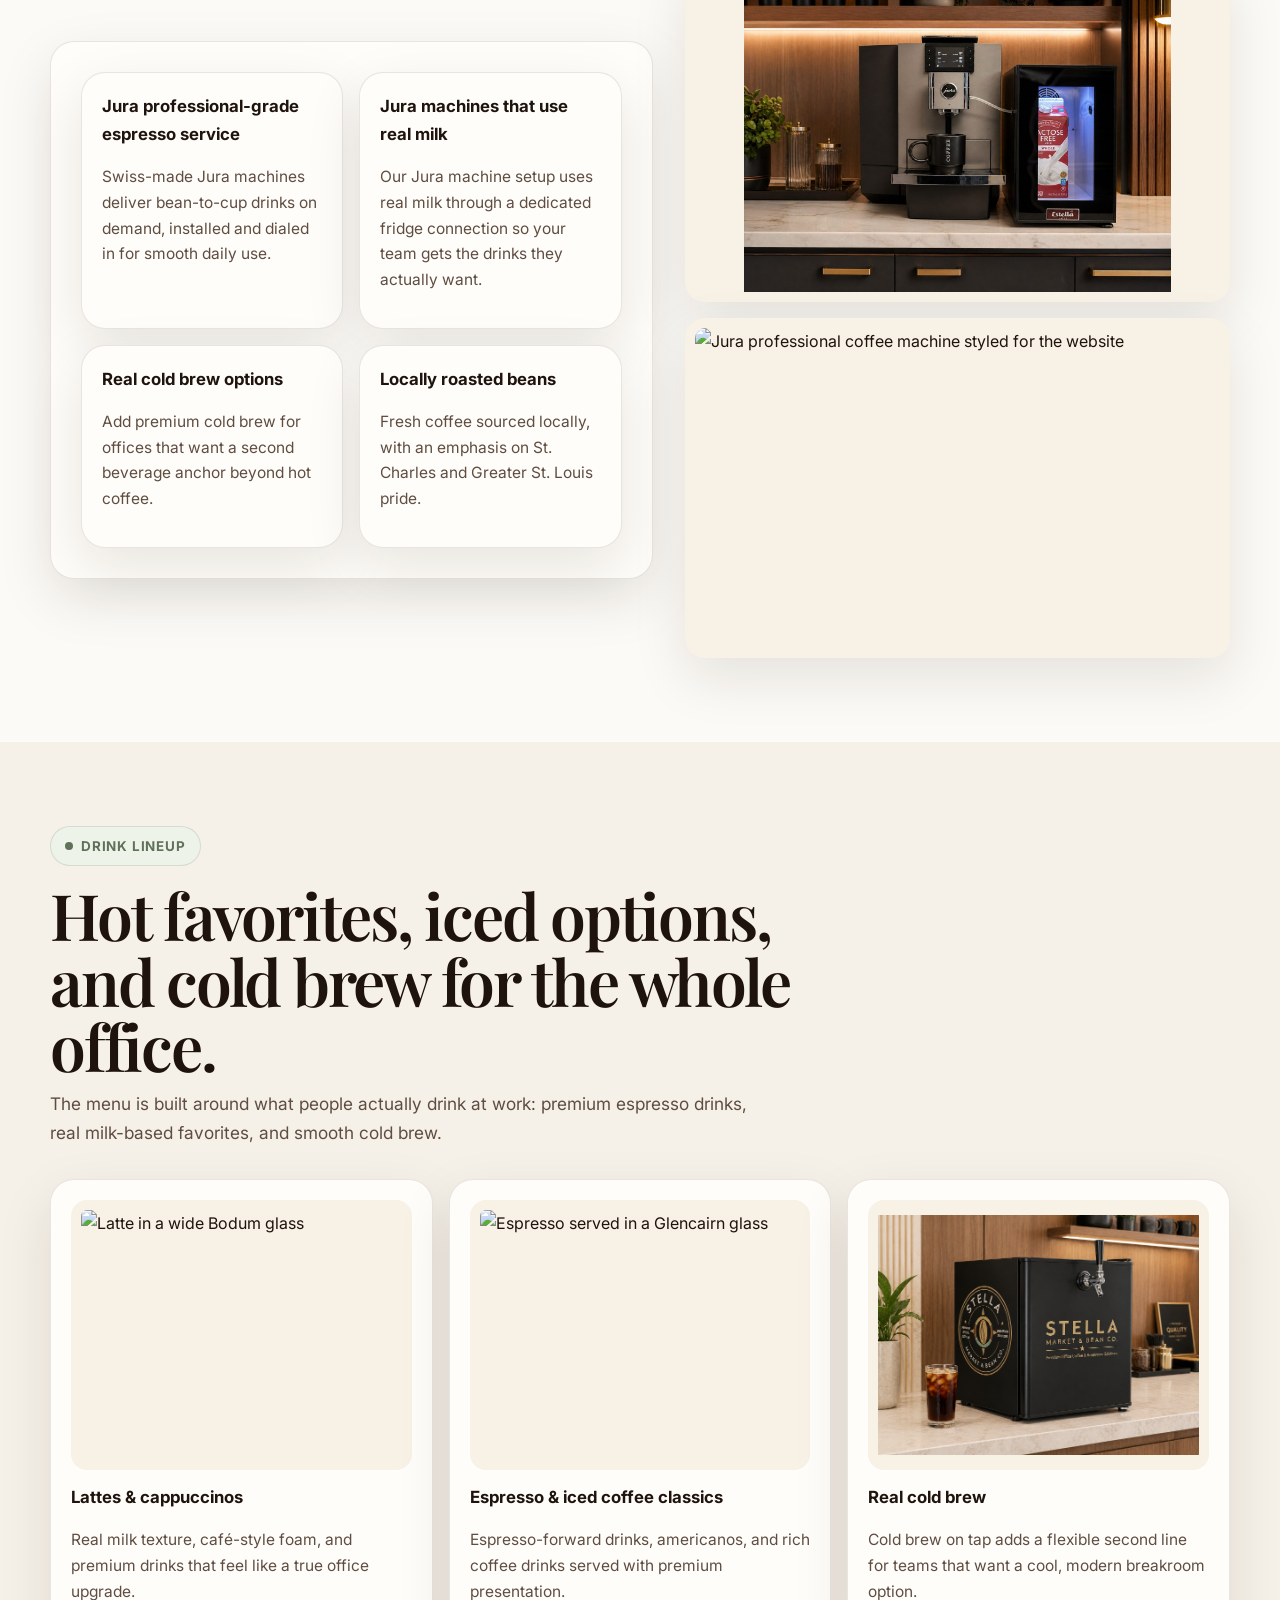
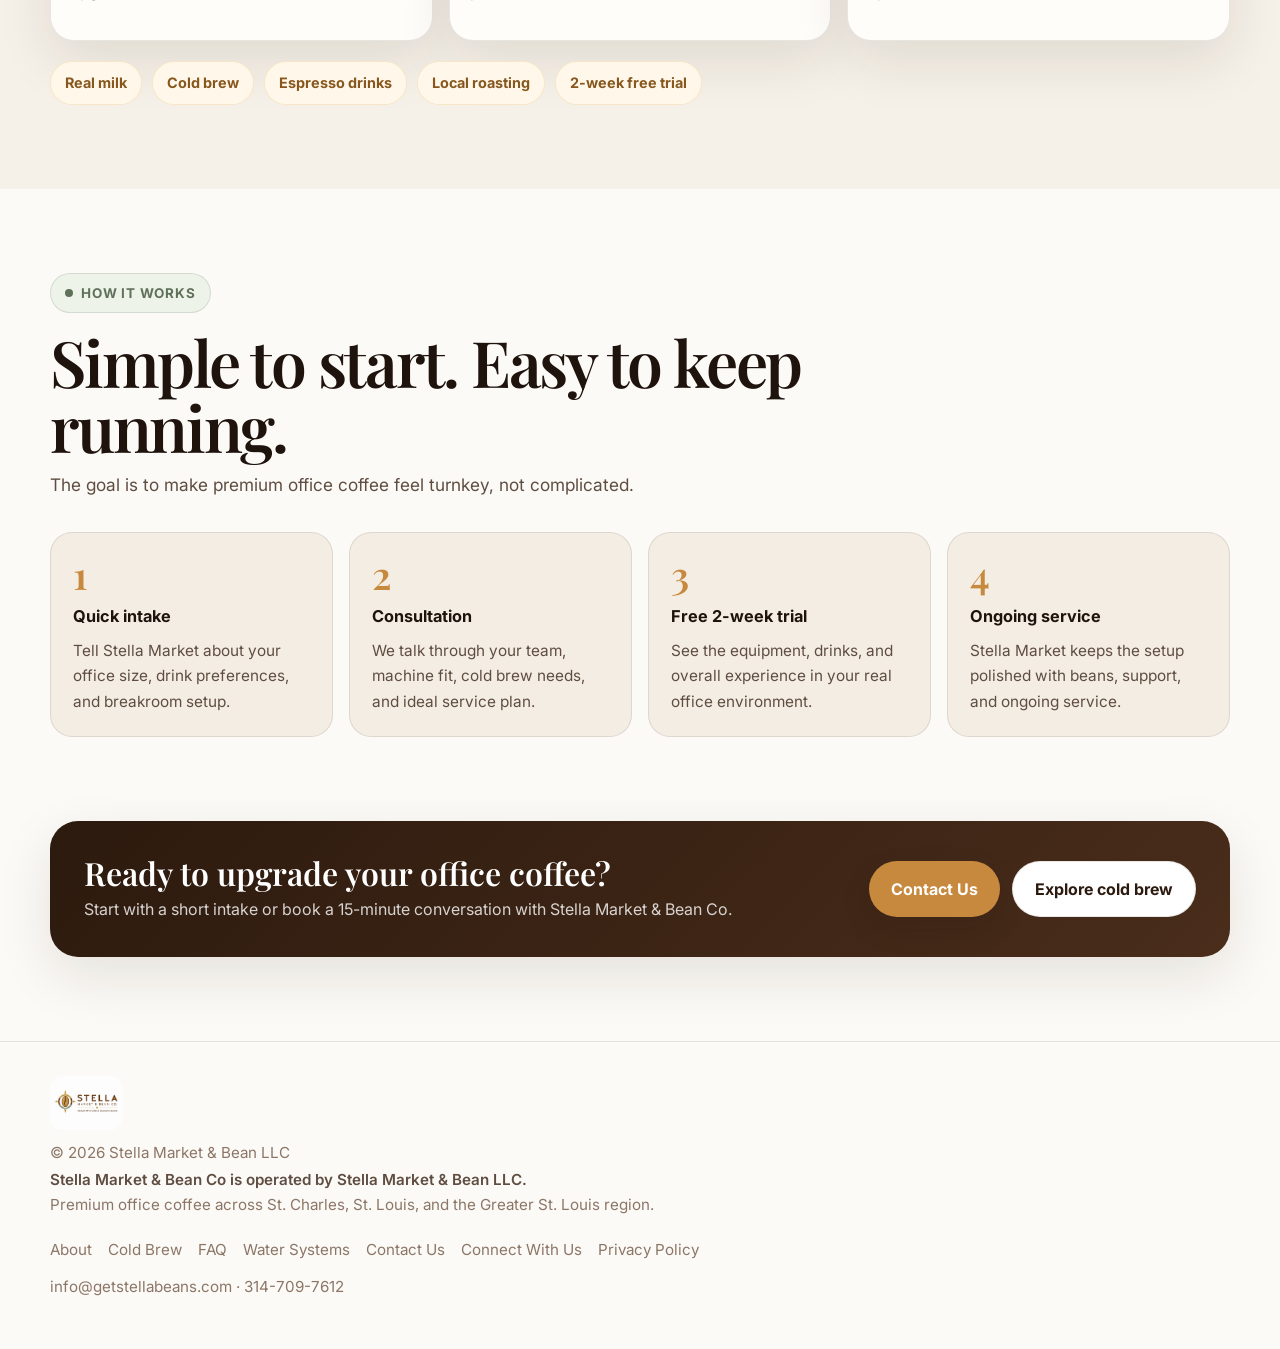
==== commit 3bb29739: "Add files via upload" ====
--- a/index.html
+++ b/index.html
@@ -1,31 +1,32 @@
 <!DOCTYPE html>
+
 <html lang="en">
 <head>
-  <meta charset="UTF-8" />
-  <meta name="viewport" content="width=device-width, initial-scale=1.0" />
-  <!-- Google tag (gtag.js) -->
-  <script async src="https://www.googletagmanager.com/gtag/js?id=AW-18121859183"></script>
-  <script>
+<meta charset="utf-8"/>
+<meta content="width=device-width, initial-scale=1.0" name="viewport"/>
+<!-- Google tag (gtag.js) -->
+<script async="" src="https://www.googletagmanager.com/gtag/js?id=AW-18121859183"></script>
+<script>
     window.dataLayer = window.dataLayer || [];
     function gtag(){dataLayer.push(arguments);} 
     gtag('js', new Date());
     gtag('config', 'AW-18121859183');
   </script>
-  <link rel="preconnect" href="https://fonts.googleapis.com">
-  <link rel="preconnect" href="https://fonts.gstatic.com" crossorigin>
-  <link href="https://fonts.googleapis.com/css2?family=Playfair+Display:wght@500;600;700&family=Inter:wght@300;400;500;600;700&display=swap" rel="stylesheet">
-  <link rel="canonical" href="https://www.getstellabeans.com/">
-  <meta property="og:title" content="Stella Market & Bean Co | Premium Office Coffee in St. Charles & St. Louis">
-  <meta property="og:description" content="Premium office coffee, real milk drinks, cold brew, and locally roasted beans for offices across St. Charles, St. Louis, and Greater St. Louis.">
-  <meta property="og:type" content="website">
-  <meta property="og:url" content="https://www.getstellabeans.com/">
-  <meta property="og:image" content="https://www.getstellabeans.com/assets/images/jura-suite.jpg">
-  <meta name="twitter:card" content="summary_large_image">
-  <meta name="description" content="Premium office coffee, real milk drinks, cold brew, and locally roasted beans for offices across St. Charles, St. Louis, and Greater St. Louis.">
-  <title>Stella Market & Bean Co | Premium Office Coffee in St. Charles & St. Louis</title>
-  <link rel="icon" type="image/png" href="assets/images/logo-round.png">
-  <link rel="stylesheet" href="assets/styles.css">
-  <script type="application/ld+json">
+<link href="https://fonts.googleapis.com" rel="preconnect"/>
+<link crossorigin="" href="https://fonts.gstatic.com" rel="preconnect"/>
+<link href="https://fonts.googleapis.com/css2?family=Playfair+Display:wght@500;600;700&amp;family=Inter:wght@300;400;500;600;700&amp;display=swap" rel="stylesheet"/>
+<link href="https://www.getstellabeans.com/" rel="canonical"/>
+<meta content="Stella Market &amp; Bean Co | Premium Office Coffee in St. Charles &amp; St. Louis" property="og:title"/>
+<meta content="Premium office coffee, real milk drinks, cold brew, and locally roasted beans for offices across St. Charles, St. Louis, and Greater St. Louis." property="og:description"/>
+<meta content="website" property="og:type"/>
+<meta content="https://www.getstellabeans.com/" property="og:url"/>
+<meta content="https://www.getstellabeans.com/assets/images/jura-suite.jpg" property="og:image"/>
+<meta content="summary_large_image" name="twitter:card"/>
+<meta content="Premium office coffee, real milk drinks, cold brew, and locally roasted beans for offices across St. Charles, St. Louis, and Greater St. Louis." name="description"/>
+<title>Stella Market &amp; Bean Co | Premium Office Coffee in St. Charles &amp; St. Louis</title>
+<link href="assets/images/logo-round.png" rel="icon" type="image/png"/>
+<link href="assets/styles.css" rel="stylesheet"/>
+<script type="application/ld+json">
 {
   "@context": "https://schema.org",
   "@type": "LocalBusiness",
@@ -52,178 +53,149 @@
   </script>
 </head>
 <body>
-  <nav>
-    <div class="nav-inner">
-      <a href="index.html" class="brand" aria-label="Stella Market home">
-        <img class="brand-logo" src="assets/images/logo-round.png" alt="Stella Market &amp; Bean Co round logo">
-      </a>
-      <ul class="nav-links">
-        <li><a href="index.html" class="active">Home</a></li>
-        <li><a href="about.html" class="">About Us</a></li>
-        <li><a href="coldbrew.html" class="">Cold Brew</a></li>
-        <li><a href="faq.html" class="">FAQ</a></li>
-        <li><a href="contact.html" class="">Contact Us</a></li>
-        <li><a href="water.html" class="">Water Systems</a></li>
-        <li><a href="intake.html" class="">Connect With Us</a></li>
-        <li><a href="https://calendly.com/ronstella-getstellabeans/15min" class="nav-cta" target="_blank" rel="noopener noreferrer">Book Free Trial</a></li>
-      </ul>
-      <button class="mobile-toggle" aria-expanded="false" aria-label="Open menu">☰</button>
-    </div>
-    <div class="mobile-menu container">
-      <a href="index.html">Home</a>
-      <a href="about.html">About Us</a>
-      <a href="coldbrew.html">Cold Brew</a>
-      <a href="faq.html">FAQ</a>
-      <a href="contact.html">Contact Us</a>
-      <a href="water.html">Water Systems</a>
-      <a href="intake.html">Connect With Us</a>
-      <a href="privacy.html">Privacy Policy</a>
-      <a href="https://calendly.com/ronstella-getstellabeans/15min" target="_blank" rel="noopener noreferrer">Book a Free Trial</a>
-    </div>
-  </nav>
+<nav>
+<div class="nav-inner">
+<a aria-label="Stella Market home" class="brand" href="index.html"><img alt="Stella Market &amp; Bean Co round logo" class="brand-logo" src="assets/images/logo-round.png"/></a>
+<ul class="nav-links"><li><a class="active" href="index.html">Home</a></li><li><a href="about.html">About Us</a></li><li><a href="coldbrew.html">Cold Brew</a></li><li><a href="faq.html">FAQ</a></li><li><a href="water.html">Water Systems</a></li><li><a href="contact.html">Contact Us</a></li><li><a class="nav-cta" href="https://calendly.com/ronstella-getstellabeans/15min" rel="noopener noreferrer" target="_blank">Book Free Trial</a></li></ul>
+<button aria-expanded="false" aria-label="Open menu" class="mobile-toggle">☰</button>
+</div>
+<div class="mobile-menu container"><a href="index.html">Home</a><a href="about.html">About Us</a><a href="coldbrew.html">Cold Brew</a><a href="faq.html">FAQ</a><a href="water.html">Water Systems</a><a href="contact.html">Contact Us</a><a href="privacy.html">Privacy Policy</a><a href="https://calendly.com/ronstella-getstellabeans/15min" rel="noopener noreferrer" target="_blank">Book a Free Trial</a></div>
+</nav>
 <header class="page-hero">
-  <div class="container hero-grid">
-    <div class="hero-copy">
-      <span class="eyebrow">Free 2-week office trial</span>
-      <h1>Premium office coffee, <em>real milk</em>, and real cold brew.</h1>
-      <p>Stella Market &amp; Bean Co brings café-quality espresso drinks, locally roasted beans, and polished breakroom service to offices across St. Charles, St. Louis, and the Greater St. Louis region.</p>
-      <ul class="hero-points">
-        <li>Locally roasted beans from St. Charles</li>
-        <li>Real milk for lattes, cappuccinos, and flat whites</li>
-        <li>Real cold brew options for modern breakrooms</li>
-        <li>Built for offices of 10–50, with the ability to support larger teams too</li>
-      </ul>
-      <div class="hero-actions">
-        <a href="intake.html" class="btn-primary">Contact Us</a>
-        <a href="https://calendly.com/ronstella-getstellabeans/15min" class="btn-secondary" target="_blank" rel="noopener noreferrer">Book a 15-minute call</a>
-      </div>
-    </div>
-    <div class="hero-card">
-      <img src="assets/images/latte-in-bodum.png" alt="Latte in a Bodum double-wall glass in a polished office setting" class="contain-photo soft-photo-bg">
-    </div>
-  </div>
-  <div class="container logo-strip">
-    <div class="logo-wrap">
-      <div class="logo-tile gateway-tile">
-        <img src="assets/images/logo-round.png" alt="Stella Market &amp; Bean Co round logo">
-        <div class="gateway-note"><strong>Your gateway to better office coffee.</strong><span>Professional setup, ongoing service, and a premium experience that helps keep employees on-site.</span></div>
-      </div>
-      <div class="metric-grid">
-        <div class="metric-tile"><strong>Real milk</strong><span>No powdered shortcuts. Real lattes and cappuccinos through Jura professional-grade machines.</span></div>
-        <div class="metric-tile"><strong>Cold brew</strong><span>Modern breakroom options alongside premium espresso drinks.</span></div>
-        <div class="metric-tile"><strong>Local beans</strong><span>Roasted in St. Charles and served across Greater St. Louis.</span></div>
-        <div class="metric-tile"><strong>2-week trial</strong><span>See how Stella Market fits your office before you commit.</span></div>
-      </div>
-    </div>
-  </div>
+<div class="container hero-grid">
+<div class="hero-copy">
+<span class="eyebrow">Free 2-week office trial</span>
+<h1>Premium office coffee, <em>real milk</em>, and real cold brew.</h1>
+<p>Stella Market &amp; Bean Co brings café-quality espresso drinks, locally roasted beans, and polished breakroom service to offices across St. Charles, St. Louis, and the Greater St. Louis region.</p>
+<ul class="hero-points">
+<li>Locally roasted beans from St. Charles</li>
+<li>Real milk for lattes, cappuccinos, and flat whites</li>
+<li>Real cold brew options for modern breakrooms</li>
+<li>Built for offices of 10–50, with the ability to support larger teams too</li>
+</ul>
+<div class="hero-actions">
+<a class="btn-primary" href="intake.html">Contact Us</a>
+<a class="btn-secondary" href="https://calendly.com/ronstella-getstellabeans/15min" rel="noopener noreferrer" target="_blank">Book a 15-minute call</a>
+</div>
+</div>
+<div class="hero-card">
+<img alt="Latte in a Bodum double-wall glass in a polished office setting" class="contain-photo soft-photo-bg" src="assets/images/latte-in-bodum.png"/>
+</div>
+</div>
+<div class="container logo-strip">
+<div class="logo-wrap">
+<div class="logo-tile gateway-tile">
+<img alt="Stella Market &amp; Bean Co round logo" src="assets/images/logo-round.png"/>
+<div class="gateway-note"><strong>Your gateway to better office coffee.</strong><span>Professional setup, ongoing service, and a premium experience that helps keep employees on-site.</span></div>
+</div>
+<div class="metric-grid">
+<div class="metric-tile"><strong>Real milk</strong><span>No powdered shortcuts. Real lattes and cappuccinos through Jura professional-grade machines.</span></div>
+<div class="metric-tile"><strong>Cold brew</strong><span>Modern breakroom options alongside premium espresso drinks.</span></div>
+<div class="metric-tile"><strong>Local beans</strong><span>Roasted in St. Charles and served across Greater St. Louis.</span></div>
+<div class="metric-tile"><strong>2-week trial</strong><span>See how Stella Market fits your office before you commit.</span></div>
+</div>
+</div>
+</div>
 </header>
 <section class="section">
-  <div class="container">
-    <div class="section-head">
-      <span class="eyebrow">What’s included</span>
-      <h2>One clean, premium office coffee solution.</h2>
-      <p>From espresso drinks to cold brew and local bean delivery, Stella Market &amp; Bean Co pairs premium equipment with practical weekly support.</p>
-    </div>
-    <div class="split-grid">
-      <div class="split-panel">
-        <div class="service-grid">
-          <div class="service-card"><h3>Jura professional-grade espresso service</h3><p>Swiss-made Jura machines deliver bean-to-cup drinks on demand, installed and dialed in for smooth daily use.</p></div>
-          <div class="service-card"><h3>Jura machines that use real milk</h3><p>Our Jura machine setup uses real milk through a dedicated fridge connection so your team gets the drinks they actually want.</p></div>
-          <div class="service-card"><h3>Real cold brew options</h3><p>Add premium cold brew for offices that want a second beverage anchor beyond hot coffee.</p></div>
-          <div class="service-card"><h3>Locally roasted beans</h3><p>Fresh coffee sourced locally, with an emphasis on St. Charles and Greater St. Louis pride.</p></div>
-        </div>
-      </div>
-      <div class="image-stack">
-        <img src="assets/images/jura-estella-suite.jpg" alt="Jura machine and milk fridge in a premium office suite" class="contain-photo soft-photo-bg">
-        <img src="assets/images/jura-for-website.png" alt="Jura professional coffee machine styled for the website" class="contain-photo soft-photo-bg">
-      </div>
-    </div>
-  </div>
+<div class="container">
+<div class="section-head">
+<span class="eyebrow">What’s included</span>
+<h2>One clean, premium office coffee solution.</h2>
+<p>From espresso drinks to cold brew and local bean delivery, Stella Market &amp; Bean Co pairs premium equipment with practical weekly support.</p>
+</div>
+<div class="split-grid">
+<div class="split-panel">
+<div class="service-grid">
+<div class="service-card"><h3>Jura professional-grade espresso service</h3><p>Swiss-made Jura machines deliver bean-to-cup drinks on demand, installed and dialed in for smooth daily use.</p></div>
+<div class="service-card"><h3>Jura machines that use real milk</h3><p>Our Jura machine setup uses real milk through a dedicated fridge connection so your team gets the drinks they actually want.</p></div>
+<div class="service-card"><h3>Real cold brew options</h3><p>Add premium cold brew for offices that want a second beverage anchor beyond hot coffee.</p></div>
+<div class="service-card"><h3>Locally roasted beans</h3><p>Fresh coffee sourced locally, with an emphasis on St. Charles and Greater St. Louis pride.</p></div>
+</div>
+</div>
+<div class="image-stack">
+<img alt="Jura machine and milk fridge in a premium office suite" class="contain-photo soft-photo-bg" src="assets/images/jura-estella-suite.jpg"/>
+<img alt="Jura professional coffee machine styled for the website" class="contain-photo soft-photo-bg" src="assets/images/jura-for-website.png"/>
+</div>
+</div>
+</div>
 </section>
 <section class="section" style="background:var(--bg2);">
-  <div class="container">
-    <div class="section-head">
-      <span class="eyebrow">Drink lineup</span>
-      <h2>Hot favorites, iced options, and cold brew for the whole office.</h2>
-      <p>The menu is built around what people actually drink at work: premium espresso drinks, real milk-based favorites, and smooth cold brew.</p>
-    </div>
-    <div class="drink-grid">
-      <article class="drink-card">
-        <img src="assets/images/latte-in-bodum-wide.png" alt="Latte in a wide Bodum glass" class="contain-photo soft-photo-bg">
-        <h3>Lattes &amp; cappuccinos</h3>
-        <p>Real milk texture, café-style foam, and premium drinks that feel like a true office upgrade.</p>
-      </article>
-      <article class="drink-card">
-        <img src="assets/images/espresso-in-glencairn-glass.png" alt="Espresso served in a Glencairn glass" class="contain-photo soft-photo-bg">
-        <h3>Espresso &amp; iced coffee classics</h3>
-        <p>Espresso-forward drinks, americanos, and rich coffee drinks served with premium presentation.</p>
-      </article>
-      <article class="drink-card">
-        <img src="assets/images/coldbrew-kegerator-1.png" alt="Cold brew coffee kegerator styled for office service" class="contain-photo soft-photo-bg">
-        <h3>Real cold brew</h3>
-        <p>Cold brew on tap adds a flexible second line for teams that want a cool, modern breakroom option.</p>
-      </article>
-    </div>
-    <div class="pill-row">
-      <span class="pill">Real milk</span>
-      <span class="pill">Cold brew</span>
-      <span class="pill">Espresso drinks</span>
-      <span class="pill">Local roasting</span>
-      <span class="pill">2-week free trial</span>
-    </div>
-  </div>
+<div class="container">
+<div class="section-head">
+<span class="eyebrow">Drink lineup</span>
+<h2>Hot favorites, iced options, and cold brew for the whole office.</h2>
+<p>The menu is built around what people actually drink at work: premium espresso drinks, real milk-based favorites, and smooth cold brew.</p>
+</div>
+<div class="drink-grid">
+<article class="drink-card">
+<img alt="Latte in a wide Bodum glass" class="contain-photo soft-photo-bg" src="assets/images/latte-in-bodum-wide.png"/>
+<h3>Lattes &amp; cappuccinos</h3>
+<p>Real milk texture, café-style foam, and premium drinks that feel like a true office upgrade.</p>
+</article>
+<article class="drink-card">
+<img alt="Espresso served in a Glencairn glass" class="contain-photo soft-photo-bg" src="assets/images/espresso-in-glencairn-glass.png"/>
+<h3>Espresso &amp; iced coffee classics</h3>
+<p>Espresso-forward drinks, americanos, and rich coffee drinks served with premium presentation.</p>
+</article>
+<article class="drink-card">
+<img alt="Cold brew coffee kegerator styled for office service" class="contain-photo soft-photo-bg" src="assets/images/coldbrew-kegerator-1.png"/>
+<h3>Real cold brew</h3>
+<p>Cold brew on tap adds a flexible second line for teams that want a cool, modern breakroom option.</p>
+</article>
+</div>
+<div class="pill-row">
+<span class="pill">Real milk</span>
+<span class="pill">Cold brew</span>
+<span class="pill">Espresso drinks</span>
+<span class="pill">Local roasting</span>
+<span class="pill">2-week free trial</span>
+</div>
+</div>
 </section>
 <section class="section">
-  <div class="container">
-    <div class="section-head">
-      <span class="eyebrow">How it works</span>
-      <h2>Simple to start. Easy to keep running.</h2>
-      <p>The goal is to make premium office coffee feel turnkey, not complicated.</p>
-    </div>
-    <div class="process-grid">
-      <div class="process-step"><span class="num">1</span><h3>Quick intake</h3><p>Tell Stella Market about your office size, drink preferences, and breakroom setup.</p></div>
-      <div class="process-step"><span class="num">2</span><h3>Consultation</h3><p>We talk through your team, machine fit, cold brew needs, and ideal service plan.</p></div>
-      <div class="process-step"><span class="num">3</span><h3>Free 2-week trial</h3><p>See the equipment, drinks, and overall experience in your real office environment.</p></div>
-      <div class="process-step"><span class="num">4</span><h3>Ongoing service</h3><p>Stella Market keeps the setup polished with beans, support, and ongoing service.</p></div>
-    </div>
-  </div>
+<div class="container">
+<div class="section-head">
+<span class="eyebrow">How it works</span>
+<h2>Simple to start. Easy to keep running.</h2>
+<p>The goal is to make premium office coffee feel turnkey, not complicated.</p>
+</div>
+<div class="process-grid">
+<div class="process-step"><span class="num">1</span><h3>Quick intake</h3><p>Tell Stella Market about your office size, drink preferences, and breakroom setup.</p></div>
+<div class="process-step"><span class="num">2</span><h3>Consultation</h3><p>We talk through your team, machine fit, cold brew needs, and ideal service plan.</p></div>
+<div class="process-step"><span class="num">3</span><h3>Free 2-week trial</h3><p>See the equipment, drinks, and overall experience in your real office environment.</p></div>
+<div class="process-step"><span class="num">4</span><h3>Ongoing service</h3><p>Stella Market keeps the setup polished with beans, support, and ongoing service.</p></div>
+</div>
+</div>
 </section>
 <section class="section" style="padding-top:0;">
-  <div class="container">
-    <div class="cta-band">
-      <div>
-        <h3>Ready to upgrade your office coffee?</h3>
-        <p>Start with a short intake or book a 15-minute conversation with Stella Market &amp; Bean Co.</p>
-      </div>
-      <div style="display:flex;gap:12px;flex-wrap:wrap;">
-        <a href="intake.html" class="btn-primary" style="background:var(--latte);">Contact Us</a>
-        <a href="coldbrew.html" class="btn-secondary" style="background:#fff;color:var(--coffee);">Explore cold brew</a>
-      </div>
-    </div>
-  </div>
-</section>
-  <footer>
-    <div class="container footer-row">
-      <div>
-        <img src="assets/images/logo-rect.png" alt="Stella Market &amp; Bean Co logo" style="height:54px;width:auto;border-radius:12px;margin-bottom:10px;">
-        <div>© 2026 Stella Market &amp; Bean LLC</div>
-        <div class="footer-legal">Stella Market &amp; Bean Co is operated by Stella Market &amp; Bean LLC.</div>
-        <div>Premium office coffee across St. Charles, St. Louis, and the Greater St. Louis region.</div>
-      </div>
-      <div>
-        <div class="footer-links">
-          <a href="about.html">About</a>
-          <a href="coldbrew.html">Cold Brew</a>
-          <a href="faq.html">FAQ</a>
-          <a href="contact.html">Contact</a>
-          <a href="water.html">Water Systems</a>
-          <a href="intake.html">Connect With Us</a>
-          <a href="privacy.html">Privacy Policy</a>
-        </div>
-        <div style="margin-top:12px;"><a href="mailto:info@getstellabeans.com">info@getstellabeans.com</a> · <a href="tel:+13147097612">314-709-7612</a></div>
-      </div>
-    </div>
-  </footer>
-  <script src="assets/script.js"></script>
+<div class="container">
+<div class="cta-band">
+<div>
+<h3>Ready to upgrade your office coffee?</h3>
+<p>Start with a short intake or book a 15-minute conversation with Stella Market &amp; Bean Co.</p>
+</div>
+<div style="display:flex;gap:12px;flex-wrap:wrap;">
+<a class="btn-primary" href="intake.html" style="background:var(--latte);">Contact Us</a>
+<a class="btn-secondary" href="coldbrew.html" style="background:#fff;color:var(--coffee);">Explore cold brew</a>
+</div>
+</div>
+</div>
+</section>
+<footer>
+<div class="container footer-row">
+<div>
+<img alt="Stella Market &amp; Bean Co logo" src="assets/images/logo-rect.png" style="height:54px;width:auto;border-radius:12px;margin-bottom:10px;"/>
+<div>© 2026 Stella Market &amp; Bean LLC</div>
+<div class="footer-legal">Stella Market &amp; Bean Co is operated by Stella Market &amp; Bean LLC.</div>
+<div>Premium office coffee across St. Charles, St. Louis, and the Greater St. Louis region.</div>
+</div>
+<div>
+<div class="footer-links"><a href="about.html">About</a><a href="coldbrew.html">Cold Brew</a><a href="faq.html">FAQ</a><a href="water.html">Water Systems</a><a href="contact.html">Contact Us</a><a href="intake.html">Connect With Us</a><a href="privacy.html">Privacy Policy</a></div>
+<div style="margin-top:12px;"><a href="mailto:info@getstellabeans.com">info@getstellabeans.com</a> · <a href="tel:+13147097612">314-709-7612</a></div>
+</div>
+</div>
+</footer>
+<script src="assets/script.js"></script>
 </body>
 </html>
